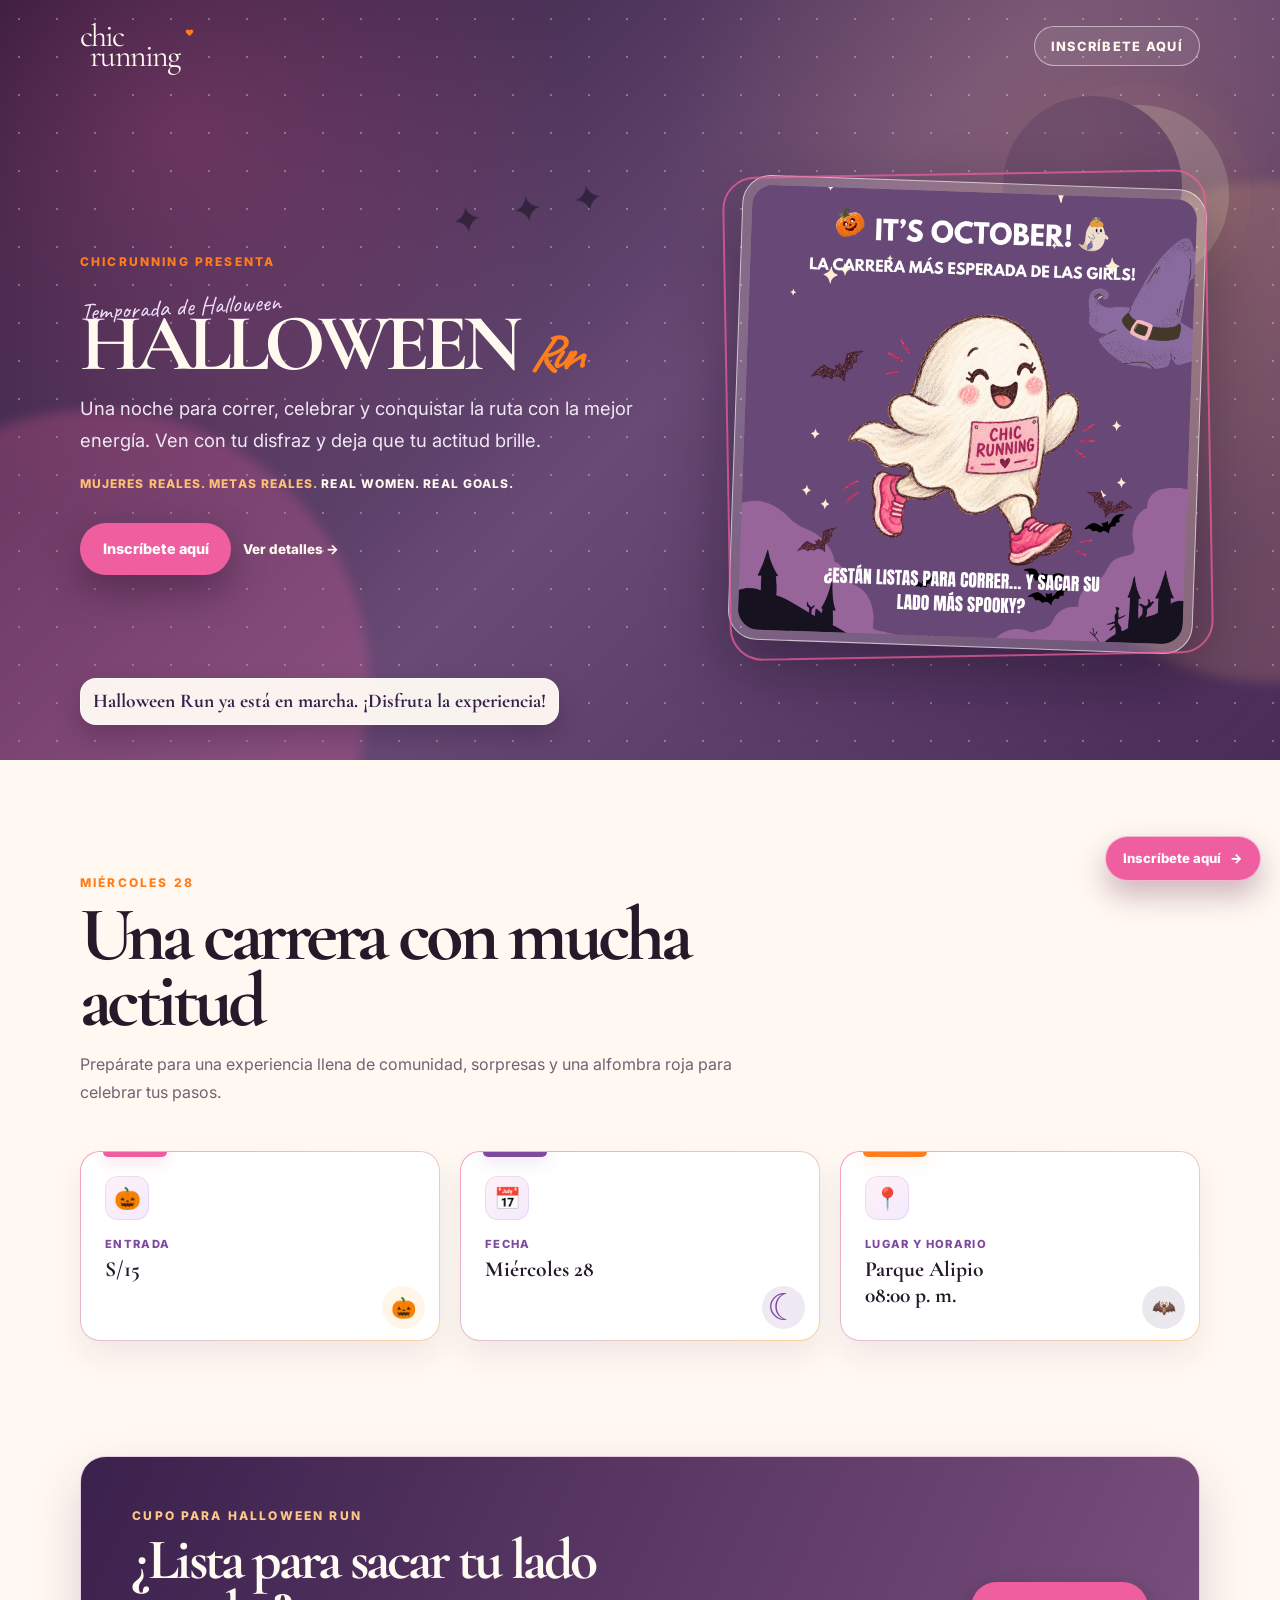
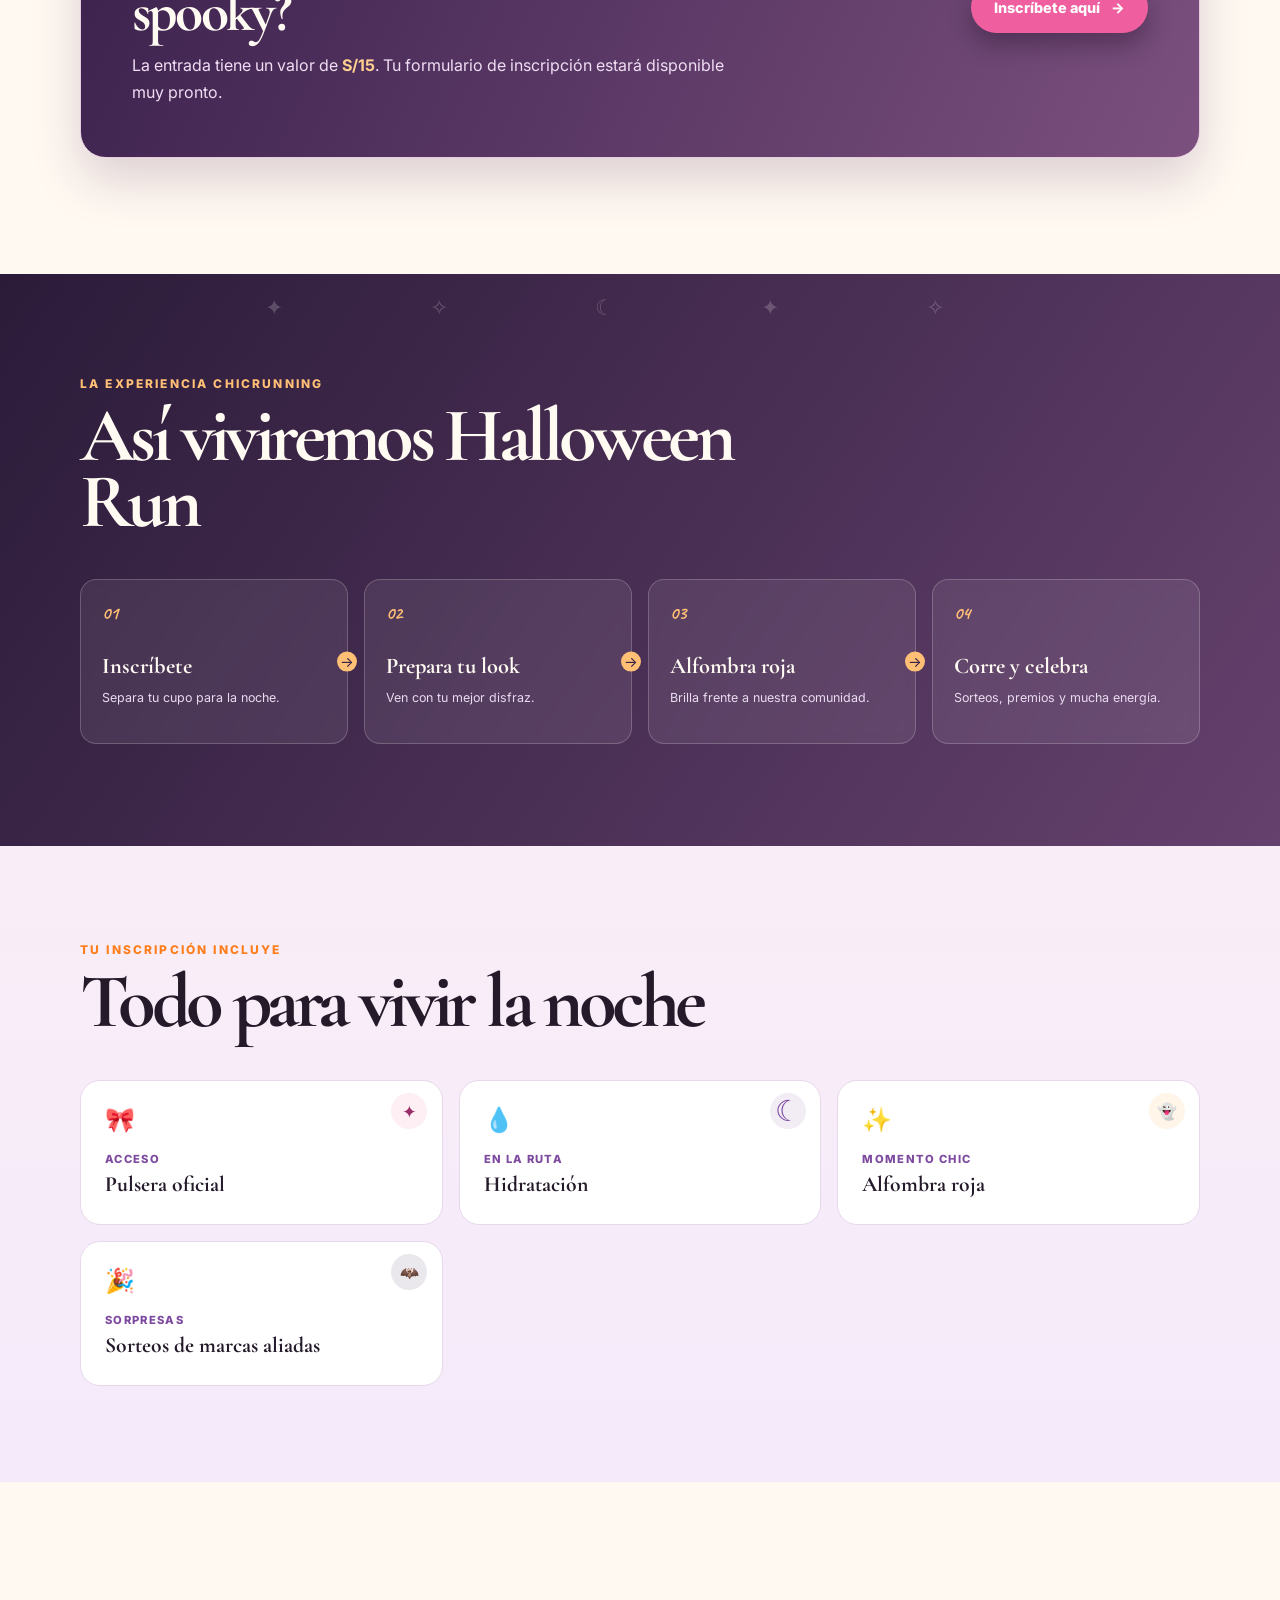
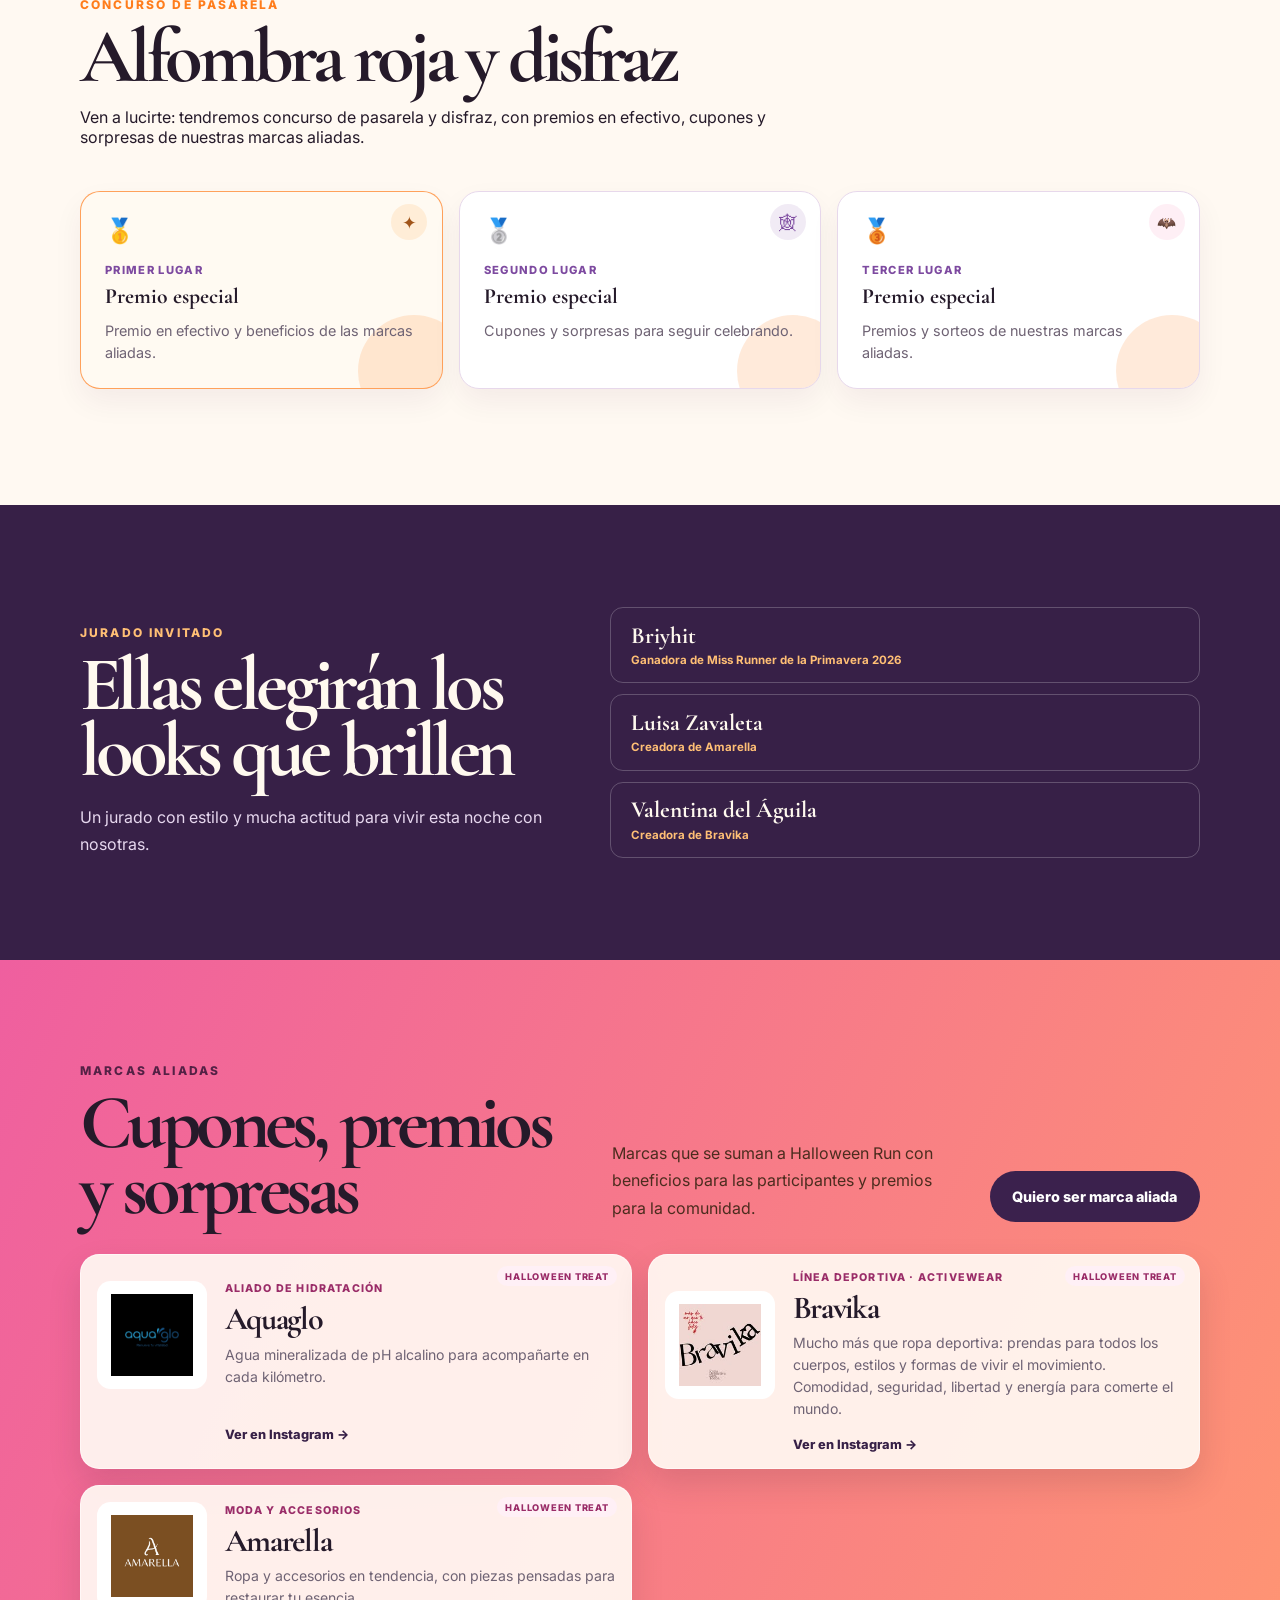
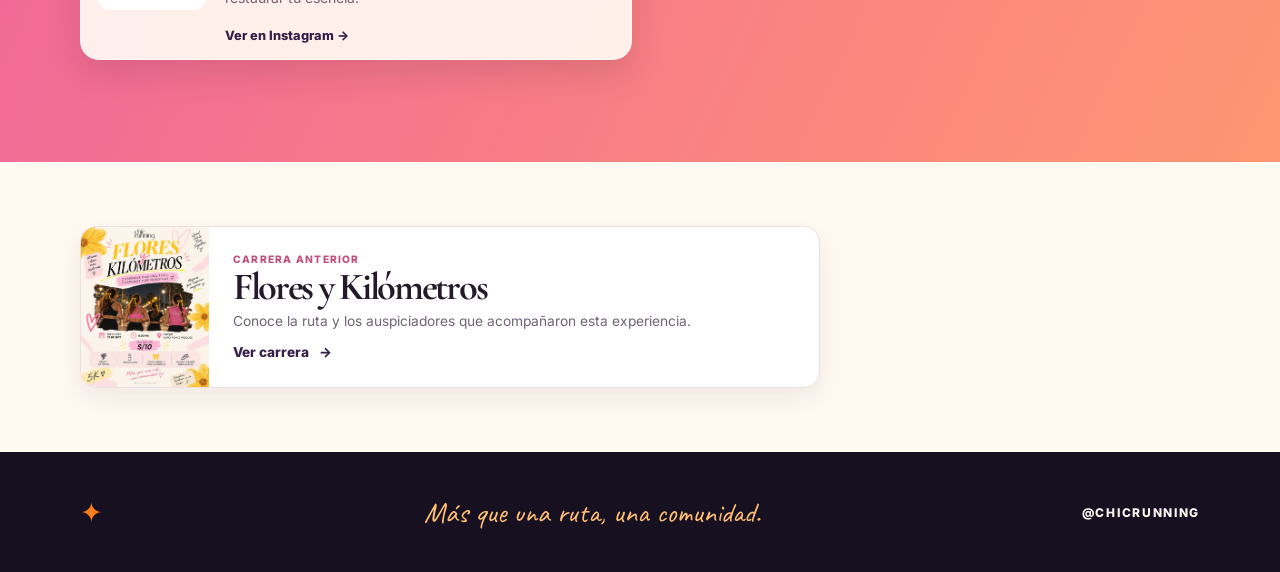
==== index.html @ 8f740d39 "feat: añade Bravika y Amarella como marcas aliadas" ====
<!DOCTYPE html>
<html lang="es">
  <head>
    <meta charset="UTF-8" />
    <meta name="viewport" content="width=device-width, initial-scale=1.0" />
    <title>Halloween Run | ChicRunning</title>
    <meta name="description" content="Halloween Run: la nueva experiencia de ChicRunning." />
    <link rel="preconnect" href="https://fonts.googleapis.com" />
    <link rel="preconnect" href="https://fonts.gstatic.com" crossorigin />
    <link href="https://fonts.googleapis.com/css2?family=Caveat:wght@500;600;700&family=Cormorant+Garamond:ital,wght@0,600;0,700;1,600&family=Inter:wght@400;500;600;700;800&display=swap" rel="stylesheet" />
    <link rel="stylesheet" href="halloween.css" />
    <script src="halloween.js" defer></script>
  </head>
  <body>
    <header class="hero" id="inicio">
      <nav class="topbar container" aria-label="Navegaci&oacute;n principal">
        <a class="brand" href="#inicio" aria-label="ChicRunning, inicio"><span class="brand__chic">chic</span><span class="brand__running">running</span><span class="brand__heart" aria-hidden="true">&hearts;</span></a>
        <a class="nav-link nav-link--cta" href="#inscribete">Inscr&iacute;bete aqu&iacute;</a>
      </nav>
      <div class="hero__glow hero__glow--one" aria-hidden="true"></div><div class="hero__glow hero__glow--two" aria-hidden="true"></div>
      <div class="hero__content container">
        <div class="hero__copy">
          <p class="eyebrow">ChicRunning presenta</p><p class="season">Temporada de Halloween</p>
          <h1>Halloween <em>Run</em></h1>
          <p class="hero__lead">Una noche para correr, celebrar y conquistar la ruta con la mejor energ&iacute;a. Ven con tu disfraz y deja que tu actitud brille.</p>
          <p class="brand-slogan">Mujeres reales. Metas reales. <span lang="en">Real women. Real goals.</span></p>
          <div class="hero__actions"><a class="btn btn--primary" href="#inscribete">Inscr&iacute;bete aqu&iacute;</a><a class="hero__details-link" href="#detalles">Ver detalles <span aria-hidden="true">&#8594;</span></a></div>
        </div>
        <figure class="hero__poster"><img src="assets/halloween.jpeg" alt="Afiche de Halloween Run de ChicRunning: It’s October" /></figure>
      </div>
      <div class="hero__countdown-slot container"><div class="countdown hero__countdown" data-event-date="2026-10-28T20:00:00-05:00" aria-label="Cuenta regresiva para Halloween Run"><div class="countdown__units"><div><strong data-countdown="days">--</strong><span>d&iacute;as</span></div><div><strong data-countdown="hours">--</strong><span>horas</span></div><div><strong data-countdown="minutes">--</strong><span>minutos</span></div><div><strong data-countdown="seconds">--</strong><span>segundos</span></div></div></div></div>
      <div class="moon" aria-hidden="true"></div><div class="bats" aria-hidden="true">&#10022; &#10022; &#10022;</div>
    </header>
    <main>
      <section class="details container reveal" id="detalles" aria-labelledby="details-title">
        <div class="section-heading"><p class="eyebrow">Mi&eacute;rcoles 28</p><h2 id="details-title">Una carrera con mucha actitud</h2><p>Prep&aacute;rate para una experiencia llena de comunidad, sorpresas y una alfombra roja para celebrar tus pasos.</p></div>
        <div class="detail-grid">
          <article class="detail-card"><span aria-hidden="true">&#127875;</span><small>Entrada</small><strong>S/15</strong></article>
          <article class="detail-card"><span aria-hidden="true">&#128197;</span><small>Fecha</small><strong>Mi&eacute;rcoles 28</strong></article>
          <article class="detail-card"><span aria-hidden="true">&#128205;</span><small>Lugar y horario</small><strong>Parque Alipio<br />08:00 p. m.</strong></article>
        </div>
      </section>
      <section class="signup container reveal" id="inscribete" aria-labelledby="signup-title">
        <div><p class="eyebrow">Cupo para Halloween Run</p><h2 id="signup-title">&iquest;Lista para sacar tu lado spooky?</h2><p>La entrada tiene un valor de <strong>S/15</strong>. Tu formulario de inscripci&oacute;n estar&aacute; disponible muy pronto.</p></div>
        <a class="btn btn--signup" href="#detalles" aria-label="Inscripci&oacute;n pr&oacute;ximamente disponible">Inscr&iacute;bete aqu&iacute;<span aria-hidden="true">&#8594;</span></a>
      </section>
      <section class="experience reveal" aria-labelledby="experience-title"><div class="container"><div class="section-heading"><p class="eyebrow">La experiencia ChicRunning</p><h2 id="experience-title">As&iacute; viviremos Halloween Run</h2></div><ol class="experience__steps"><li><span>01</span><strong>Inscr&iacute;bete</strong><small>Separa tu cupo para la noche.</small></li><li><span>02</span><strong>Prepara tu look</strong><small>Ven con tu mejor disfraz.</small></li><li><span>03</span><strong>Alfombra roja</strong><small>Brilla frente a nuestra comunidad.</small></li><li><span>04</span><strong>Corre y celebra</strong><small>Sorteos, premios y mucha energ&iacute;a.</small></li></ol></div></section>
      <section class="include reveal" aria-labelledby="include-title"><div class="container"><div class="section-heading"><p class="eyebrow">Tu inscripci&oacute;n incluye</p><h2 id="include-title">Todo para vivir la noche</h2></div><div class="include-grid"><article class="include-card"><span aria-hidden="true">&#127872;</span><small>Acceso</small><strong>Pulsera oficial</strong></article><article class="include-card"><span aria-hidden="true">&#128167;</span><small>En la ruta</small><strong>Hidrataci&oacute;n</strong></article><article class="include-card"><span aria-hidden="true">&#10024;</span><small>Momento Chic</small><strong>Alfombra roja</strong></article><article class="include-card"><span aria-hidden="true">&#127881;</span><small>Sorpresas</small><strong>Sorteos de marcas aliadas</strong></article></div></div></section>
      <section class="prizes container reveal" aria-labelledby="prizes-title"><p class="eyebrow">Concurso de pasarela</p><h2 id="prizes-title">Alfombra roja y disfraz</h2><p class="section-heading">Ven a lucirte: tendremos concurso de pasarela y disfraz, con premios en efectivo, cupones y sorpresas de nuestras marcas aliadas.</p><div class="prize-grid"><article class="prize-card prize-card--first"><span aria-hidden="true">&#129351;</span><small>Primer lugar</small><strong>Premio especial</strong><p>Premio en efectivo y beneficios de las marcas aliadas.</p></article><article class="prize-card"><span aria-hidden="true">&#129352;</span><small>Segundo lugar</small><strong>Premio especial</strong><p>Cupones y sorpresas para seguir celebrando.</p></article><article class="prize-card"><span aria-hidden="true">&#129353;</span><small>Tercer lugar</small><strong>Premio especial</strong><p>Premios y sorteos de nuestras marcas aliadas.</p></article></div></section>
      <section class="jury reveal" aria-labelledby="jury-title"><div class="container jury__content"><div><p class="eyebrow">Jurado invitado</p><h2 id="jury-title">Ellas elegir&aacute;n los looks que brillen</h2><p>Un jurado con estilo y mucha actitud para vivir esta noche con nosotras.</p></div><div class="jury-list"><article><strong>Briyhit</strong><small>Ganadora de Miss Runner de la Primavera 2026</small></article><article><strong>Luisa Zavaleta</strong><small>Creadora de Amarella</small></article><article><strong>Valentina del &Aacute;guila</strong><small>Creadora de Bravika</small></article></div></div></section>
      <section class="allies reveal" id="auspiciadores" aria-labelledby="allies-title"><div class="container allies__content"><div><p class="eyebrow">Marcas aliadas</p><h2 id="allies-title">Cupones, premios y sorpresas</h2></div><p>Marcas que se suman a Halloween Run con beneficios para las participantes y premios para la comunidad.</p><a class="btn btn--dark" href="https://www.instagram.com/chicrunning/" target="_blank" rel="noopener noreferrer">Quiero ser marca aliada</a></div><div class="container allies__grid"><article class="ally-card"><div class="ally-card__logo"><img src="assets/sponsors/aqua-glo.jpeg" alt="Logo de Aquaglo" /></div><div><p class="ally-card__label">Aliado de hidrataci&oacute;n</p><h3>Aquaglo</h3><p>Agua mineralizada de pH alcalino para acompa&ntilde;arte en cada kil&oacute;metro.</p></div><a class="ally-card__link" href="https://www.instagram.com/aquagloperu/" target="_blank" rel="noopener noreferrer">Ver en Instagram <span aria-hidden="true">&#8594;</span></a></article><article class="ally-card"><div class="ally-card__logo"><img src="assets/sponsors/bravika.jpg" alt="Logo de Bravika" /></div><div><p class="ally-card__label">L&iacute;nea deportiva · Activewear</p><h3>Bravika</h3><p>Mucho m&aacute;s que ropa deportiva: prendas para todos los cuerpos, estilos y formas de vivir el movimiento. Comodidad, seguridad, libertad y energ&iacute;a para comerte el mundo.</p></div><a class="ally-card__link" href="https://www.instagram.com/bravi_ka?cplk=MWlnZ2piYm5sYXhlag%3D%3D" target="_blank" rel="noopener noreferrer">Ver en Instagram <span aria-hidden="true">&#8594;</span></a></article><article class="ally-card"><div class="ally-card__logo"><img src="assets/sponsors/amarella.jpeg" alt="Logo de Amarella" /></div><div><p class="ally-card__label">Moda y accesorios</p><h3>Amarella</h3><p>Ropa y accesorios en tendencia, con piezas pensadas para restaurar tu esencia.</p></div><a class="ally-card__link" href="https://www.instagram.com/amarella.peru/" target="_blank" rel="noopener noreferrer">Ver en Instagram <span aria-hidden="true">&#8594;</span></a></article></div></section>
      <section class="history history--compact container reveal" id="historia" aria-label="Carrera anterior"><article class="race-card"><img src="assets/flores-y-kilometros.jpeg" alt="Afiche de Flores y Kil&oacute;metros" /><div class="race-card__content"><p class="race-card__label">Carrera anterior</p><h3>Flores y Kil&oacute;metros</h3><p>Conoce la ruta y los auspiciadores que acompa&ntilde;aron esta experiencia.</p><a class="text-link" href="carreras/flores-y-kilometros/index.html">Ver carrera <span aria-hidden="true">&#8594;</span></a></div></article></section>
    </main>
    <footer class="footer"><div class="container footer__content"><span class="footer__spark" aria-hidden="true">&#10022;</span><p>M&aacute;s que una ruta, una comunidad.</p><a href="https://www.instagram.com/chicrunning/" target="_blank" rel="noopener noreferrer">@chicrunning</a></div></footer>
    <a class="floating-signup" href="#inscribete">Inscr&iacute;bete aqu&iacute;<span aria-hidden="true">&#8594;</span></a>
  </body>
</html>
---- halloween.css ----
:root { --night: #171020; --plum: #372047; --violet: #7d4aa0; --orange: #ff7d1c; --orange-soft: #ffbf75; --lilac: #edddfa; --paper: #fff9f2; --ink: #251a2a; --muted: #6f6374; --display: "Cormorant Garamond", Georgia, serif; --body: "Inter", system-ui, sans-serif; --hand: "Caveat", cursive; }
* { box-sizing: border-box; } html { scroll-behavior: smooth; } body { margin: 0; color: var(--ink); background: var(--paper); font-family: var(--body); } a { color: inherit; } .container { width: min(1120px, calc(100% - 2.5rem)); margin-inline: auto; }
.hero { position: relative; min-height: 720px; overflow: hidden; color: #fff9ef; background: radial-gradient(circle at 50% 18%, #70458b 0, #332045 39%, var(--night) 76%); }.hero::before { content: ""; position: absolute; inset: 0; opacity: .3; background-image: radial-gradient(#fff 1px, transparent 1px); background-size: 38px 38px; }.topbar, .hero__content { position: relative; z-index: 2; }.topbar { display: flex; align-items: center; justify-content: space-between; min-height: 92px; }.brand { position: relative; display: inline-flex; flex-direction: column; color: #fff9ef; font-family: var(--display); font-size: 2rem; line-height: .62; letter-spacing: -.06em; text-decoration: none; }.brand__running { margin-left: .65rem; }.brand__heart { position: absolute; top: .05rem; right: -.85rem; color: var(--orange); font: 700 .55rem var(--body); }.nav-link { color: #fff9ef; font-size: .8rem; font-weight: 800; letter-spacing: .1em; text-decoration: none; text-transform: uppercase; }.nav-link:hover { color: var(--orange-soft); }
.hero__content { max-width: 840px; padding: 6.6rem 0 9.5rem; text-align: center; }.eyebrow { margin: 0 0 .75rem; color: var(--orange); font-size: .75rem; font-weight: 800; letter-spacing: .18em; text-transform: uppercase; }.season { margin: 0; color: var(--lilac); font-family: var(--hand); font-size: 1.55rem; transform: rotate(-3deg); } h1, h2, h3, p { margin-top: 0; }.hero h1 { margin: .15rem 0 1.25rem; font: 700 clamp(4.2rem, 12vw, 8.6rem)/.72 var(--display); letter-spacing: -.075em; text-transform: uppercase; }.hero h1 em { color: var(--orange); font-family: var(--hand); font-size: .62em; text-transform: none; }.hero__lead { max-width: 610px; margin: 0 auto; color: #f1e7f6; font-size: clamp(1rem, 2vw, 1.15rem); line-height: 1.75; }.brand-slogan { margin: 1.25rem 0 2rem; color: var(--orange-soft); font-size: .75rem; font-weight: 800; letter-spacing: .09em; text-transform: uppercase; }.brand-slogan span { color: #fff9ef; }
.btn { display: inline-flex; align-items: center; justify-content: center; min-height: 3.2rem; padding: .82rem 1.35rem; border: 1px solid transparent; border-radius: 999px; font-size: .9rem; font-weight: 800; text-decoration: none; transition: transform .18s ease, box-shadow .18s ease; }.btn:hover { transform: translateY(-3px); }.btn--primary { color: var(--night); background: var(--orange); box-shadow: 0 14px 34px rgba(0,0,0,.28); }.btn--dark { color: #fff; background: var(--plum); }.moon { position: absolute; z-index: 1; top: 135px; right: 12%; width: clamp(100px, 14vw, 190px); aspect-ratio: 1; border-radius: 50%; background: #fff0bd; box-shadow: 0 0 0 22px rgba(255,189,104,.09), 0 0 70px rgba(255,189,104,.35); }.moon::after { content: ""; position: absolute; top: -5%; left: -26%; width: 100%; height: 100%; border-radius: 50%; background: #352050; }.bats { position: absolute; z-index: 1; top: 250px; right: 24%; color: #0e0b18; font-size: 2.4rem; letter-spacing: .25em; transform: rotate(-10deg); }.hero__glow { position: absolute; border-radius: 50%; filter: blur(6px); }.hero__glow--one { bottom: -200px; left: -180px; width: 550px; height: 550px; background: rgba(255,122,24,.22); }.hero__glow--two { top: 24%; right: -240px; width: 500px; height: 500px; background: rgba(166,96,211,.2); }.hero__note { position: absolute; z-index: 2; right: 2.2rem; bottom: 2rem; margin: 0; color: var(--lilac); font: 1.25rem var(--hand); transform: rotate(-4deg); }
.details { padding: clamp(4.5rem, 9vw, 7.5rem) 0; }.section-heading { max-width: 710px; }.section-heading h2, .allies h2, .prizes h2 { margin-bottom: 1rem; font: 700 clamp(3rem, 6vw, 5.4rem)/.86 var(--display); letter-spacing: -.06em; }.section-heading > p:last-child { color: var(--muted); line-height: 1.75; }.detail-grid, .include-grid, .prize-grid { display: grid; grid-template-columns: repeat(3, 1fr); gap: 1rem; margin-top: 2.8rem; }.detail-card, .include-card, .prize-card { min-height: 175px; padding: 1.5rem; border: 1px solid #e7d8eb; border-radius: 1.25rem; background: #fff; box-shadow: 0 13px 30px rgba(61,25,73,.06); }.detail-card span, .include-card span, .prize-card span { display: block; margin-bottom: 1.1rem; font-size: 1.5rem; }.detail-card small, .include-card small, .prize-card small { display: block; margin-bottom: .35rem; color: var(--violet); font-size: .7rem; font-weight: 800; letter-spacing: .12em; text-transform: uppercase; }.detail-card strong, .include-card strong, .prize-card strong { font: 700 1.35rem var(--display); }.include { padding: clamp(4rem, 8vw, 6rem) 0; background: #f4eafa; }.include-card { min-height: 145px; box-shadow: none; }.prizes { padding: clamp(4.5rem, 9vw, 7.5rem) 0; }.prize-card { position: relative; overflow: hidden; }.prize-card::after { content: ""; position: absolute; right: -1.8rem; bottom: -2.4rem; width: 7rem; height: 7rem; border-radius: 50%; background: rgba(255,125,28,.16); }.prize-card--first { border-color: rgba(255,125,28,.7); background: #fffaf2; }.prize-card p { position: relative; z-index: 1; margin: .7rem 0 0; color: var(--muted); font-size: .9rem; line-height: 1.55; }
.jury { padding: clamp(4.5rem, 8vw, 7rem) 0; color: #fff9ef; background: var(--plum); }.jury .eyebrow { color: var(--orange-soft); }.jury__content { display: grid; grid-template-columns: .9fr 1.1fr; align-items: end; gap: 3rem; }.jury h2 { margin: 0; font: 700 clamp(3rem, 6vw, 5.4rem)/.86 var(--display); letter-spacing: -.06em; }.jury__content > div > p:last-child { margin: 1.2rem 0 0; color: #e7d8ef; line-height: 1.7; }.jury-list { display: grid; gap: .7rem; }.jury-list article { display: grid; gap: .22rem; padding: .85rem 1.2rem; border: 1px solid rgba(255,255,255,.22); border-radius: .8rem; }.jury-list strong { font: 700 1.45rem var(--display); }.jury-list small { color: var(--orange-soft); font-size: .72rem; font-weight: 700; line-height: 1.35; }.allies { padding: clamp(4.5rem, 8vw, 7rem) 0; background: var(--orange); }.allies__content { display: grid; grid-template-columns: 1.3fr .9fr auto; align-items: end; gap: 2rem; }.allies .eyebrow { color: var(--plum); }.allies h2 { margin: 0; }.allies__content > p { margin: 0; color: #4c2c1e; line-height: 1.7; }.allies .btn--dark { background: var(--night); }
.history { padding: clamp(4.5rem, 9vw, 7.5rem) 0; }.race-card { display: grid; grid-template-columns: minmax(230px, 330px) 1fr; max-width: 880px; overflow: hidden; border: 1px solid #ebdfe2; border-radius: 1.5rem; background: #fff; box-shadow: 0 18px 44px rgba(55,25,44,.09); }.race-card img { width: 100%; height: 100%; min-height: 315px; object-fit: cover; object-position: top; }.race-card__content { align-self: center; padding: clamp(2rem, 6vw, 4rem); }.race-card__label { margin-bottom: .8rem; color: #bf4f7f; font-size: .72rem; font-weight: 800; letter-spacing: .12em; text-transform: uppercase; }.race-card h3 { margin-bottom: 1rem; font: 700 clamp(2.5rem, 5vw, 4rem)/.85 var(--display); letter-spacing: -.06em; }.race-card__content > p:not(.race-card__label) { color: var(--muted); line-height: 1.7; }.text-link { display: inline-flex; gap: .6rem; margin-top: .8rem; color: var(--plum); font-size: .85rem; font-weight: 800; text-decoration: none; }.text-link:hover { color: var(--orange); }.footer { padding: 2.6rem 0; color: #fff9ef; background: var(--night); }.footer__content { display: flex; align-items: center; justify-content: space-between; gap: 1.25rem; }.footer__content p { margin: 0; color: var(--orange-soft); font: 1.8rem var(--hand); }.footer__content a { color: #fff9ef; font-size: .75rem; font-weight: 800; letter-spacing: .14em; text-decoration: none; text-transform: uppercase; }.footer__spark { color: var(--orange); font-size: 1.7rem; }
@media (max-width: 760px) { .container { width: min(100% - 1.5rem, 1120px); }.hero { min-height: 680px; }.topbar { min-height: 78px; }.hero__content { padding: 8rem 0 8rem; }.moon { top: 112px; right: 7%; opacity: .78; }.bats { display: none; }.hero__note { right: 1rem; bottom: 1.2rem; }.detail-grid, .include-grid, .prize-grid, .jury__content, .allies__content { grid-template-columns: 1fr; }.allies__content { align-items: start; }.race-card { grid-template-columns: 1fr; }.race-card img { max-height: 360px; }.footer__content { flex-direction: column; text-align: center; } }
@media (prefers-reduced-motion: reduce) { html { scroll-behavior: auto; }.btn { transition: none; } }

/* Ajustes visuales basados en el afiche oficial de Halloween Run. */
:root { --pink: #ef5f9f; --berry: #9a2c68; --violet-poster: #72517c; --cream-poster: #fff3de; }
.hero { min-height: 760px; background: radial-gradient(circle at 14% 17%, rgba(239, 95, 159, .26), transparent 25rem), radial-gradient(circle at 84% 20%, rgba(255, 190, 118, .18), transparent 26rem), linear-gradient(135deg, #281735 0%, #694a75 52%, #4b2c59 100%); }
.nav-link--cta { padding: .7rem 1rem; border: 1px solid rgba(255,255,255,.5); border-radius: 999px; background: rgba(255,255,255,.08); }
.hero__content { display: grid; grid-template-columns: minmax(0, 1.02fr) minmax(280px, .82fr); max-width: 1120px; align-items: center; gap: clamp(2rem, 6vw, 5.5rem); padding: clamp(4rem, 7vw, 6.5rem) 0; text-align: left; }
.hero__copy { position: relative; z-index: 2; }.hero__copy .hero__lead { margin: 0; }.hero__copy .brand-slogan { max-width: 480px; }.hero__actions { display: flex; flex-wrap: wrap; align-items: center; gap: 1.15rem; }.btn--primary { color: #fff; background: var(--pink); box-shadow: 0 16px 36px rgba(27, 10, 35, .35); }.hero__details-link { color: #fff9ef; font-size: .84rem; font-weight: 800; text-decoration: none; }.hero__details-link:hover { color: var(--orange-soft); }
.hero__poster { position: relative; z-index: 2; margin: 0; padding: .55rem; border: 1px solid rgba(255,255,255,.6); border-radius: 1.8rem; background: rgba(255,249,239,.18); box-shadow: 0 28px 70px rgba(18, 7, 27, .42); transform: rotate(2deg); }.hero__poster::before { content: ""; position: absolute; inset: -.65rem; z-index: -1; border: 2px solid rgba(239,95,159,.72); border-radius: 2.05rem; transform: rotate(-3deg); }.hero__poster img { display: block; width: 100%; border-radius: 1.3rem; }.hero__poster figcaption { position: absolute; right: -1.1rem; bottom: 1.45rem; padding: .2rem .85rem .35rem; color: #4c213f; background: var(--cream-poster); font: 700 1.7rem var(--hand); transform: rotate(-5deg); }
.moon { top: 105px; right: 4%; opacity: .2; }.bats { right: 52%; top: 185px; opacity: .5; }.hero__glow--one { background: rgba(239,95,159,.24); }.hero__glow--two { background: rgba(255,190,118,.16); }
.signup { display: grid; grid-template-columns: 1fr auto; align-items: center; gap: 2rem; margin-bottom: clamp(4rem, 9vw, 7.5rem); padding: clamp(1.8rem, 5vw, 3.2rem); border: 1px solid #e8cbe0; border-radius: 1.6rem; color: #fffaf2; background: linear-gradient(115deg, #3b214d, #7b507e); box-shadow: 0 22px 50px rgba(69,29,74,.18); }.signup .eyebrow { color: #ffc785; }.signup h2 { max-width: 610px; margin-bottom: .8rem; font: 700 clamp(2.3rem, 4.5vw, 4rem)/.9 var(--display); letter-spacing: -.05em; }.signup p:last-child { max-width: 620px; margin: 0; color: #f0def4; line-height: 1.7; }.signup p strong { color: #ffd08f; }.btn--signup { gap: .7rem; min-width: 10.8rem; color: #fff; background: var(--pink); box-shadow: 0 12px 25px rgba(13,4,17,.3); }
.include { background: linear-gradient(180deg, #f9eef7, #f4eafa); }.allies { background: linear-gradient(115deg, #ef5f9f, #ff9672); }.allies .eyebrow { color: #542145; }.allies .btn--dark { background: #3b214d; }
.allies__grid { display: grid; grid-template-columns: repeat(2, minmax(0, 1fr)); gap: 1rem; margin-top: 2rem; }.ally-card { display: grid; grid-template-columns: 110px minmax(0, 1fr); align-items: center; gap: 1.1rem; max-width: none; padding: 1rem; border: 1px solid rgba(255,255,255,.55); border-radius: 1.2rem; background: rgba(255,250,244,.92); box-shadow: 0 15px 32px rgba(74,31,56,.15); color: var(--ink); }.ally-card__logo { display: grid; place-items: center; height: 108px; padding: .75rem; border-radius: .85rem; background: #fff; }.ally-card__logo img { max-width: 100%; max-height: 82px; object-fit: contain; }.ally-card__label { margin-bottom: .25rem; color: var(--berry); font-size: .67rem; font-weight: 800; letter-spacing: .11em; text-transform: uppercase; }.ally-card h3 { margin-bottom: .35rem; font: 700 2rem var(--display); letter-spacing: -.04em; }.ally-card div > p:last-child { margin: 0; color: var(--muted); font-size: .88rem; line-height: 1.55; }.ally-card__link, .ally-card__pending { grid-column: 2; margin: 0; color: var(--plum); font-size: .8rem; font-weight: 800; text-decoration: none; }.ally-card__link:hover { color: var(--pink); }.ally-card__pending { color: var(--berry); }
@media (max-width: 760px) { .hero { min-height: auto; }.nav-link--cta { font-size: .71rem; }.hero__content { grid-template-columns: 1fr; gap: 3rem; padding: 4.2rem 0 4.5rem; text-align: center; }.hero__copy .hero__lead, .hero__copy .brand-slogan { margin-inline: auto; }.hero__actions { justify-content: center; }.hero__poster { width: min(100%, 430px); margin-inline: auto; }.moon { right: -5%; }.bats { display: none; }.signup { grid-template-columns: 1fr; align-items: start; }.btn--signup { width: 100%; } }
@media (max-width: 760px) { .allies__grid { grid-template-columns: 1fr; }.ally-card { grid-template-columns: 88px 1fr; gap: 1rem; }.ally-card__logo { height: 88px; padding: .55rem; }.ally-card__logo img { max-height: 66px; }.ally-card__link, .ally-card__pending { grid-column: 1 / -1; } }

.history--compact { padding: clamp(2.5rem, 5vw, 4rem) 0; }.history--compact .race-card { grid-template-columns: 128px 1fr; max-width: 740px; min-height: 0; border-radius: 1rem; box-shadow: 0 10px 26px rgba(55,25,44,.07); }.history--compact .race-card img { min-height: 0; height: 100%; }.history--compact .race-card__content { padding: 1.25rem 1.5rem; }.history--compact .race-card__label { margin-bottom: .35rem; font-size: .64rem; }.history--compact .race-card h3 { margin-bottom: .45rem; font-size: clamp(1.85rem, 3vw, 2.45rem); }.history--compact .race-card__content > p:not(.race-card__label) { margin-bottom: .55rem; font-size: .86rem; line-height: 1.55; }.history--compact .text-link { margin-top: 0; }
@media (max-width: 760px) { .history--compact .race-card { grid-template-columns: 100px 1fr; }.history--compact .race-card img { min-height: 100%; max-height: none; }.history--compact .race-card__content { padding: 1rem; }.history--compact .race-card h3 { font-size: 1.8rem; } }

@media (min-width: 761px) { .hero h1 { font-size: clamp(3.8rem, 6.3vw, 5.6rem); } }

.detail-grid { gap: 1.25rem; }
.detail-card { position: relative; min-height: 190px; overflow: hidden; border: 1px solid transparent; background: linear-gradient(#fff, #fff) padding-box, linear-gradient(135deg, rgba(239,95,159,.58), rgba(125,74,160,.28), rgba(255,190,118,.7)) border-box; box-shadow: 0 15px 30px rgba(65,28,72,.08); transition: transform 220ms ease, box-shadow 220ms ease; animation: detail-card-in 560ms both; }
.detail-card:nth-child(2) { animation-delay: 90ms; }.detail-card:nth-child(3) { animation-delay: 180ms; }
.detail-card::before { content: ""; position: absolute; top: 0; left: 1.4rem; width: 4rem; height: .3rem; border-radius: 0 0 .4rem .4rem; background: var(--pink); box-shadow: 0 0 18px rgba(239,95,159,.55); }.detail-card::after { content: ""; position: absolute; right: -2.4rem; bottom: -3rem; width: 8rem; height: 8rem; border-radius: 50%; background: radial-gradient(circle, rgba(255,190,118,.31), rgba(255,190,118,0) 68%); transition: transform 300ms ease; }
.detail-card:nth-child(2)::before { background: var(--violet); box-shadow: 0 0 18px rgba(125,74,160,.42); }.detail-card:nth-child(3)::before { background: var(--orange); box-shadow: 0 0 18px rgba(255,125,28,.38); }.detail-card:hover { box-shadow: 0 24px 44px rgba(65,28,72,.16); transform: translateY(-7px); }.detail-card:hover::after { transform: scale(1.32); }.detail-card span { display: grid; position: relative; z-index: 1; place-items: center; width: 2.75rem; height: 2.75rem; margin-bottom: 1.05rem; border-radius: .8rem; background: linear-gradient(135deg, #fff1f7, #f4eafd); box-shadow: inset 0 0 0 1px rgba(125,74,160,.12); font-size: 1.35rem; }.detail-card strong { position: relative; z-index: 1; }.detail-card small { position: relative; z-index: 1; }
@keyframes detail-card-in { from { opacity: 0; transform: translateY(16px); } to { opacity: 1; transform: translateY(0); } }
@media (prefers-reduced-motion: reduce) { .detail-card { animation: none; transition: none; }.detail-card:hover { transform: none; } }

/* Pequeños detalles de Halloween para que cada bloque se sienta parte del evento. */
.detail-card::after { content: "🎃"; display: grid; place-items: center; right: .85rem; bottom: .7rem; width: 2.7rem; height: 2.7rem; background: rgba(255,190,118,.16); border-radius: 50%; font-size: 1.28rem; transform: none; }.detail-card:nth-child(2)::after { content: "☾"; color: var(--violet); background: rgba(125,74,160,.12); font-family: Georgia, serif; font-size: 2.3rem; }.detail-card:nth-child(3)::after { content: "🦇"; background: rgba(55,32,71,.1); font-size: 1.2rem; }.detail-card:hover::after { transform: rotate(8deg) scale(1.12); }
.include-card, .prize-card, .ally-card { position: relative; overflow: hidden; }.include-card::before, .prize-card::before { position: absolute; top: .75rem; right: .9rem; display: grid; place-items: center; width: 2.25rem; height: 2.25rem; border-radius: 50%; background: rgba(239,95,159,.1); color: var(--berry); font-size: 1.1rem; }.include-card::before { content: "✦"; }.include-card:nth-child(2)::before { content: "☾"; color: var(--violet); background: rgba(125,74,160,.1); font-family: Georgia, serif; font-size: 1.8rem; }.include-card:nth-child(3)::before { content: "👻"; background: rgba(255,190,118,.16); font-size: 1rem; }.include-card:nth-child(4)::before { content: "🦇"; background: rgba(55,32,71,.1); font-size: .95rem; }.prize-card::before { content: "✦"; background: rgba(255,190,118,.22); color: #a1551a; }.prize-card:nth-child(2)::before { content: "🕸"; background: rgba(125,74,160,.11); color: var(--violet); }.prize-card:nth-child(3)::before { content: "🦇"; background: rgba(239,95,159,.1); color: var(--berry); font-size: .95rem; }.ally-card::before { content: "Halloween treat"; position: absolute; top: .7rem; right: .85rem; padding: .28rem .55rem; border-radius: 999px; color: var(--berry); background: #fff0f6; font-size: .58rem; font-weight: 800; letter-spacing: .08em; text-transform: uppercase; }
@media (max-width: 760px) { .ally-card::before { top: .45rem; right: .5rem; font-size: .52rem; }.include-card::before, .prize-card::before { top: .6rem; right: .65rem; } }

/* Microinteracciones y recorrido de la experiencia. */
.hero::before { animation: star-drift 16s linear infinite; }.hero__poster { animation: poster-float 5s ease-in-out infinite; }
.countdown { display: flex; align-items: center; justify-content: space-between; gap: 1.5rem; margin: 2.25rem 0 0; padding: 1rem 1.25rem; border: 1px solid #ead5e8; border-radius: 1rem; background: linear-gradient(110deg, #fff7fb, #f5edfc); }.countdown > p { margin: 0; color: var(--plum); font: 700 1.22rem var(--display); }.countdown__units { display: flex; gap: .65rem; }.countdown__units div { display: grid; place-items: center; min-width: 3.65rem; padding: .35rem .45rem; border-radius: .65rem; background: #fff; box-shadow: 0 5px 12px rgba(79,41,91,.08); }.countdown__units strong { font: 700 1.35rem var(--display); line-height: 1; }.countdown__units span { margin-top: .2rem; color: var(--violet); font-size: .55rem; font-weight: 800; letter-spacing: .08em; text-transform: uppercase; }
.hero__countdown { position: absolute; z-index: 3; bottom: 1.2rem; left: 50%; width: min(610px, calc(100% - 2.5rem)); margin: 0; border-color: rgba(255,255,255,.35); background: rgba(255,250,245,.92); box-shadow: 0 14px 30px rgba(22,8,31,.18); transform: translateX(-50%); }.hero__countdown::before { content: "✦"; margin-right: -.6rem; color: var(--pink); font-size: 1.25rem; }
.experience { position: relative; padding: clamp(4.5rem, 8vw, 7rem) 0; overflow: hidden; color: #fffaf2; background: linear-gradient(125deg, #2b1b39, #65416d); }.experience::before { content: "✦  ✧  ☾  ✦  ✧"; position: absolute; top: 1.3rem; left: 0; width: 100%; color: rgba(255,255,255,.2); font-size: 1.35rem; letter-spacing: 4.4rem; text-align: center; white-space: nowrap; }.experience .container { position: relative; z-index: 2; }.experience .eyebrow { color: var(--orange-soft); }.experience .section-heading h2 { margin-bottom: 0; }.experience__steps { display: grid; grid-template-columns: repeat(4, 1fr); gap: 1rem; padding: 0; margin: 2.75rem 0 0; list-style: none; }.experience__steps li { position: relative; min-height: 165px; padding: 1.3rem; border: 1px solid rgba(255,255,255,.2); border-radius: 1rem; background: rgba(255,255,255,.08); backdrop-filter: blur(5px); }.experience__steps li:not(:last-child)::after { content: "→"; position: absolute; top: 50%; right: -.65rem; z-index: 2; display: grid; place-items: center; width: 1.3rem; height: 1.3rem; border-radius: 50%; color: var(--plum); background: var(--orange-soft); font-size: .9rem; transform: translateY(-50%); }.experience__steps span { display: block; margin-bottom: 1.7rem; color: var(--orange-soft); font: 700 1.15rem var(--hand); }.experience__steps strong { display: block; margin-bottom: .45rem; font: 700 1.4rem var(--display); }.experience__steps small { color: #e9dbf0; font-size: .78rem; line-height: 1.45; }
.js .reveal { opacity: 0; transform: translateY(24px); transition: opacity 650ms ease, transform 650ms cubic-bezier(.2,.8,.2,1); }.js .reveal.is-visible { opacity: 1; transform: translateY(0); }.floating-signup { position: fixed; right: 1.2rem; bottom: 1.2rem; z-index: 10; display: inline-flex; align-items: center; gap: .55rem; padding: .85rem 1.05rem; border: 1px solid rgba(255,255,255,.55); border-radius: 999px; color: #fff; background: var(--pink); box-shadow: 0 14px 30px rgba(85,20,61,.3); font-size: .82rem; font-weight: 800; text-decoration: none; transition: transform 180ms ease, box-shadow 180ms ease; }.floating-signup:hover { box-shadow: 0 18px 35px rgba(85,20,61,.4); transform: translateY(-3px); }
@keyframes star-drift { 0%, 100% { opacity: .3; background-position: 0 0; } 50% { opacity: .52; background-position: 12px 18px; } } @keyframes poster-float { 0%, 100% { transform: rotate(2deg) translateY(0); } 50% { transform: rotate(1deg) translateY(-10px); } }
@media (max-width: 760px) { .countdown { align-items: flex-start; flex-direction: column; }.countdown__units { width: 100%; justify-content: space-between; }.countdown__units div { flex: 1; }.experience__steps { grid-template-columns: 1fr 1fr; }.experience__steps li:nth-child(2)::after { display: none; }.experience__steps li { min-height: 145px; }.experience__steps li:not(:last-child)::after { top: auto; right: 50%; bottom: -.65rem; transform: translateX(50%) rotate(90deg); }.experience::before { letter-spacing: 1.5rem; }.floating-signup { right: .85rem; bottom: .85rem; } }
@media (prefers-reduced-motion: reduce) { .hero::before, .hero__poster { animation: none; }.js .reveal { opacity: 1; transform: none; transition: none; } }
.signup-sparkle { position: fixed; z-index: 20; top: var(--y); left: var(--x); width: .46rem; height: .46rem; border-radius: 1px; background: var(--color); pointer-events: none; animation: signup-sparkle 640ms ease-out forwards; }.signup-sparkle:nth-child(odd) { border-radius: 50%; } @keyframes signup-sparkle { from { opacity: 1; transform: translate(-50%, -50%) scale(1) rotate(0); } to { opacity: 0; transform: translate(calc(-50% + var(--dx)), calc(-50% + var(--dy))) scale(.2) rotate(180deg); } } @media (prefers-reduced-motion: reduce) { .signup-sparkle { display: none; } }

.hero__countdown-slot { position: absolute; z-index: 3; bottom: 2.2rem; left: 50%; transform: translateX(-50%); }.hero__countdown { position: static; width: fit-content; margin: 0; padding: .65rem .76rem; border-color: rgba(255,255,255,.46); background: rgba(255,250,245,.96); box-shadow: 0 12px 26px rgba(22,8,31,.22); transform: none; }.hero__countdown::before { display: none; }.hero__countdown .countdown__units { gap: .5rem; }.hero__countdown .countdown__units div { min-width: 3.85rem; padding: .46rem .55rem; border-radius: .7rem; background: #fdf9ff; }.hero__countdown .countdown__units strong { color: var(--plum); font-size: 1.55rem; }.hero__countdown .countdown__units span { color: var(--berry); font-size: .56rem; }.hero__actions { gap: .75rem; }
@media (max-width: 760px) { .hero__countdown-slot { position: relative; bottom: auto; left: auto; width: min(100% - 1.5rem, 610px); margin: -1.8rem auto 1.4rem; transform: none; }.hero__countdown { width: 100%; }.hero__countdown .countdown__units { width: 100%; }.hero__countdown .countdown__units div { flex: 1; min-width: 0; } }
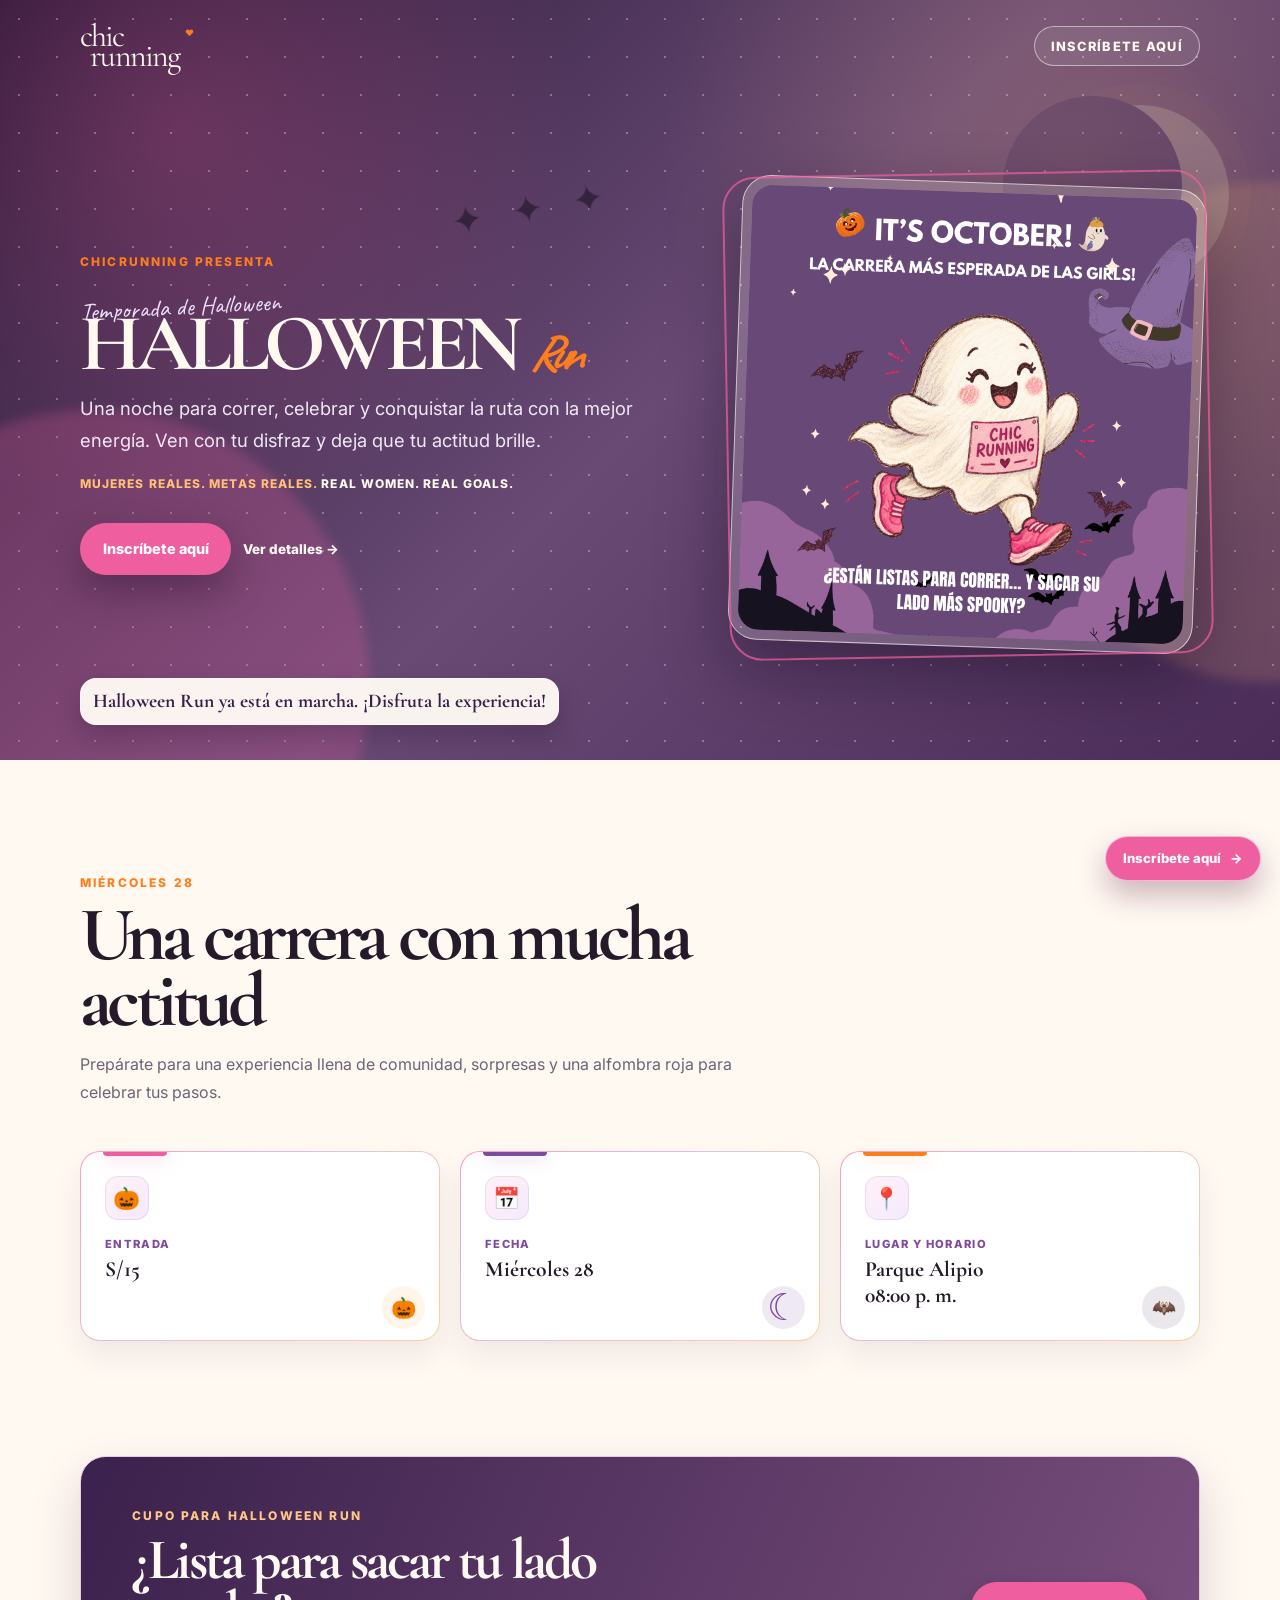
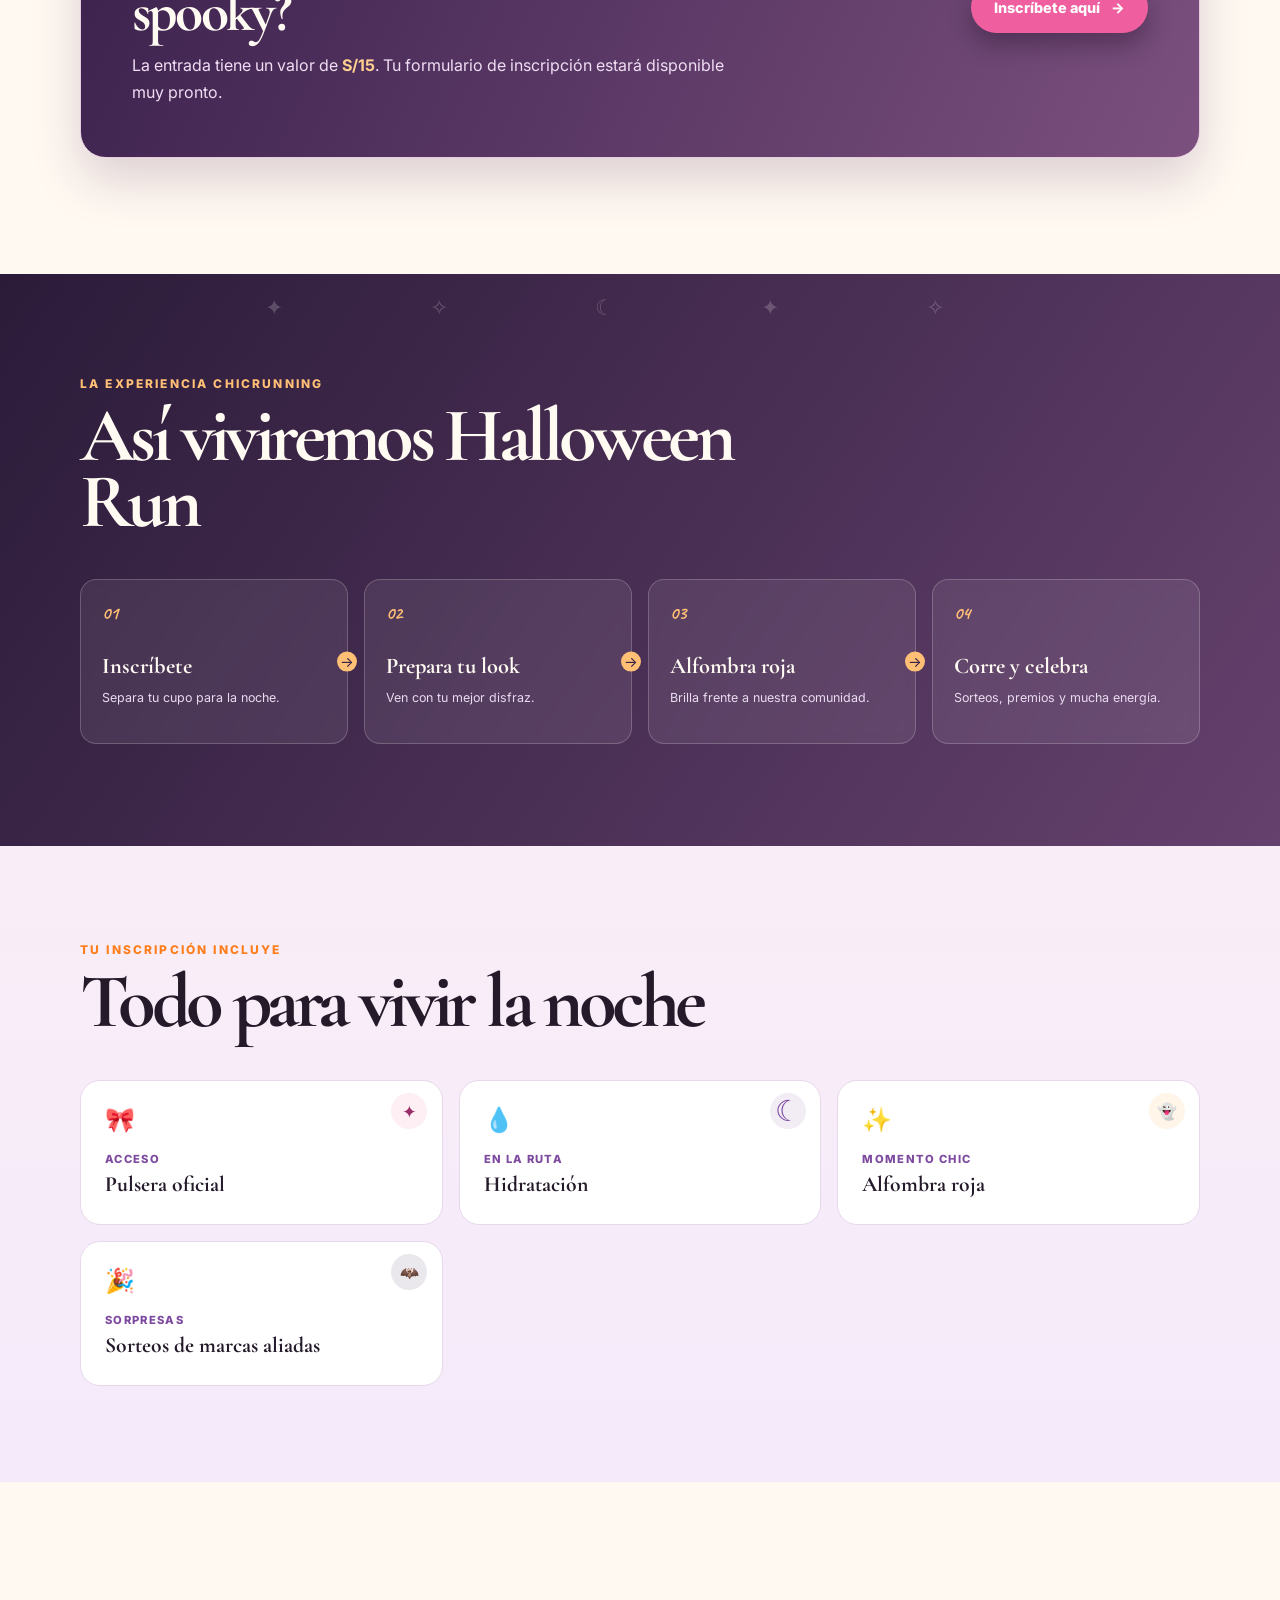
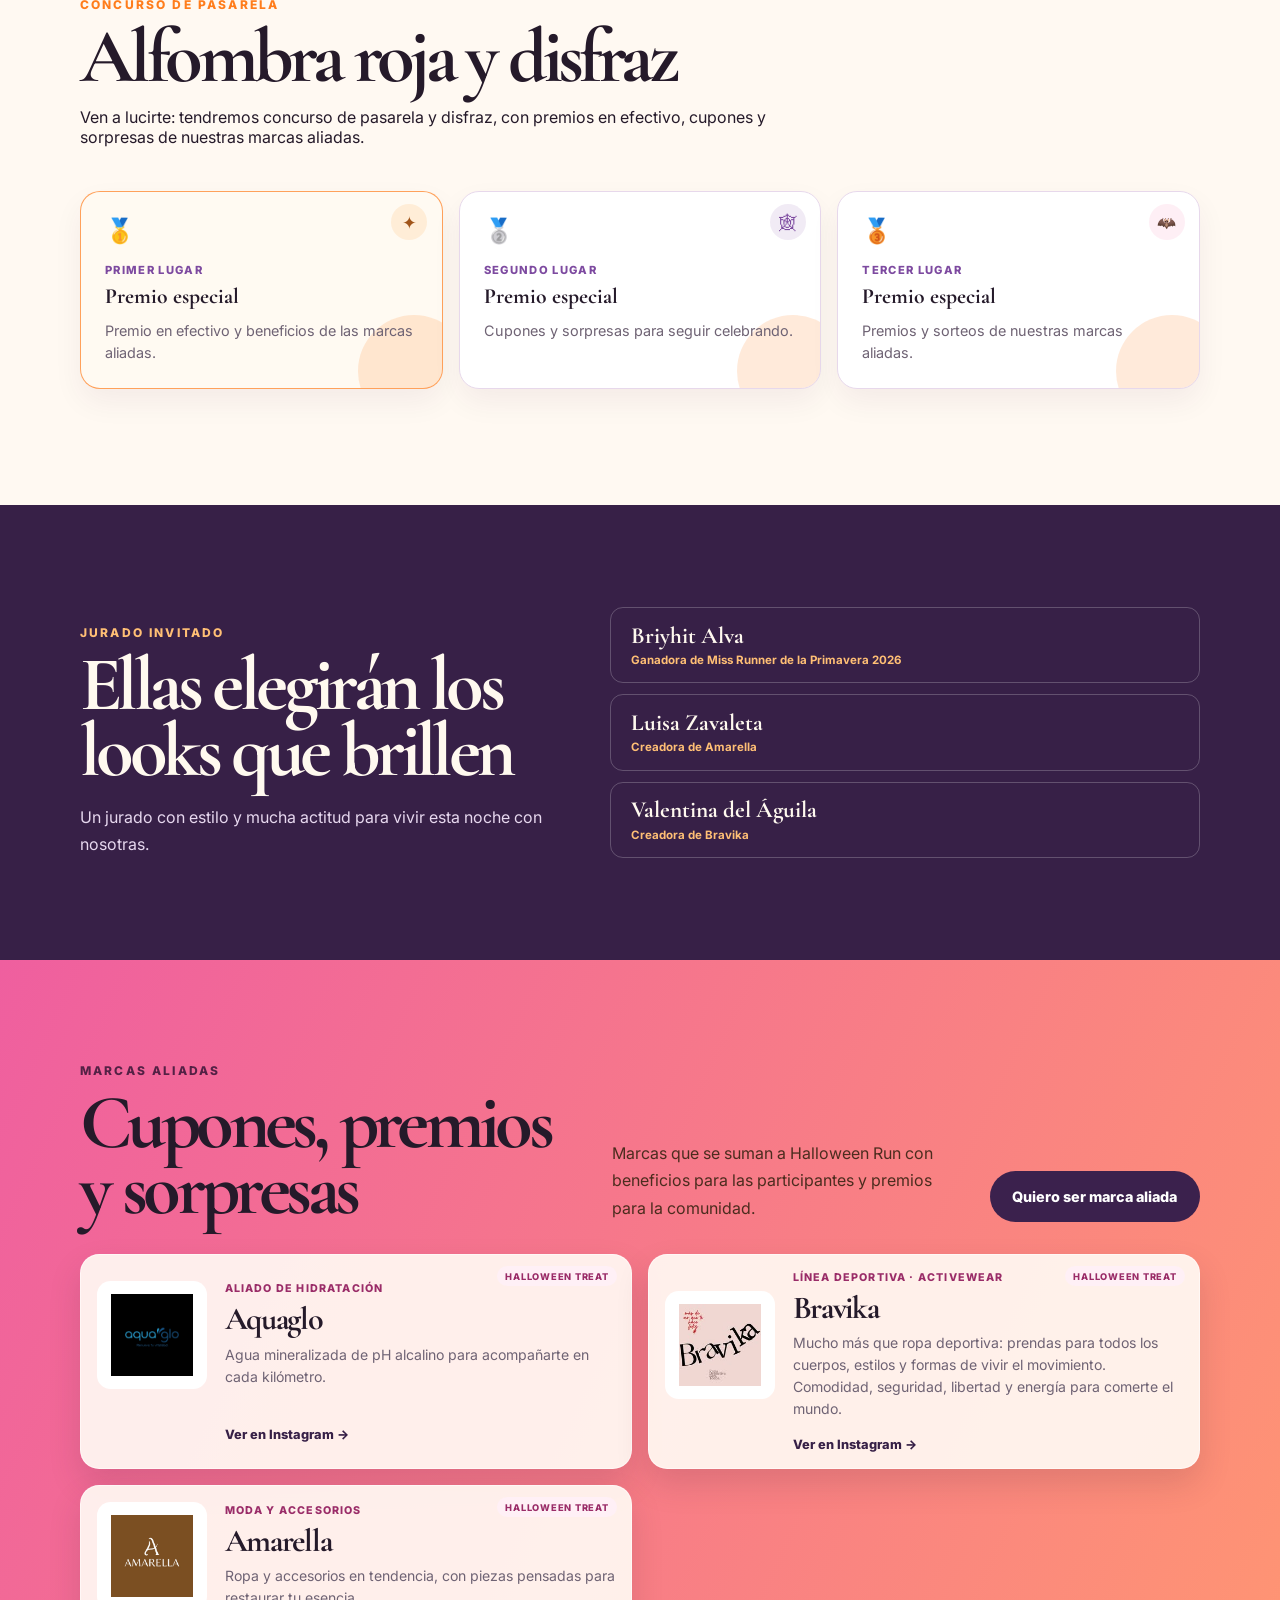
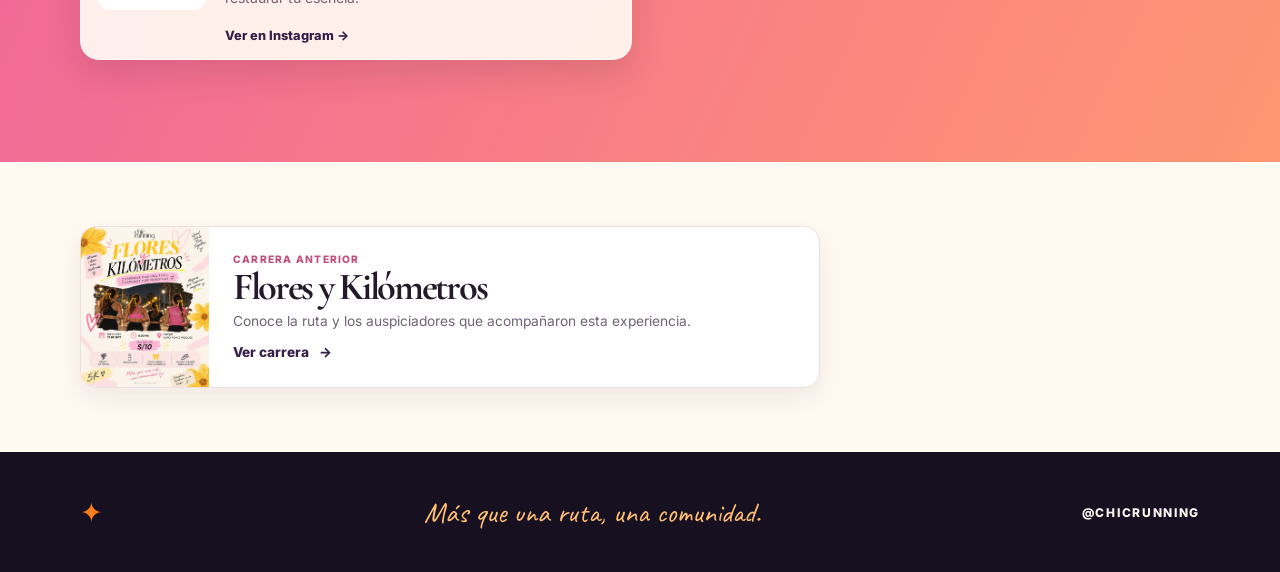
==== commit a720d63e: "feat: Correccion Apellidos Jurados" ====
--- a/index.html
+++ b/index.html
@@ -47,7 +47,7 @@
       <section class="experience reveal" aria-labelledby="experience-title"><div class="container"><div class="section-heading"><p class="eyebrow">La experiencia ChicRunning</p><h2 id="experience-title">As&iacute; viviremos Halloween Run</h2></div><ol class="experience__steps"><li><span>01</span><strong>Inscr&iacute;bete</strong><small>Separa tu cupo para la noche.</small></li><li><span>02</span><strong>Prepara tu look</strong><small>Ven con tu mejor disfraz.</small></li><li><span>03</span><strong>Alfombra roja</strong><small>Brilla frente a nuestra comunidad.</small></li><li><span>04</span><strong>Corre y celebra</strong><small>Sorteos, premios y mucha energ&iacute;a.</small></li></ol></div></section>
       <section class="include reveal" aria-labelledby="include-title"><div class="container"><div class="section-heading"><p class="eyebrow">Tu inscripci&oacute;n incluye</p><h2 id="include-title">Todo para vivir la noche</h2></div><div class="include-grid"><article class="include-card"><span aria-hidden="true">&#127872;</span><small>Acceso</small><strong>Pulsera oficial</strong></article><article class="include-card"><span aria-hidden="true">&#128167;</span><small>En la ruta</small><strong>Hidrataci&oacute;n</strong></article><article class="include-card"><span aria-hidden="true">&#10024;</span><small>Momento Chic</small><strong>Alfombra roja</strong></article><article class="include-card"><span aria-hidden="true">&#127881;</span><small>Sorpresas</small><strong>Sorteos de marcas aliadas</strong></article></div></div></section>
       <section class="prizes container reveal" aria-labelledby="prizes-title"><p class="eyebrow">Concurso de pasarela</p><h2 id="prizes-title">Alfombra roja y disfraz</h2><p class="section-heading">Ven a lucirte: tendremos concurso de pasarela y disfraz, con premios en efectivo, cupones y sorpresas de nuestras marcas aliadas.</p><div class="prize-grid"><article class="prize-card prize-card--first"><span aria-hidden="true">&#129351;</span><small>Primer lugar</small><strong>Premio especial</strong><p>Premio en efectivo y beneficios de las marcas aliadas.</p></article><article class="prize-card"><span aria-hidden="true">&#129352;</span><small>Segundo lugar</small><strong>Premio especial</strong><p>Cupones y sorpresas para seguir celebrando.</p></article><article class="prize-card"><span aria-hidden="true">&#129353;</span><small>Tercer lugar</small><strong>Premio especial</strong><p>Premios y sorteos de nuestras marcas aliadas.</p></article></div></section>
-      <section class="jury reveal" aria-labelledby="jury-title"><div class="container jury__content"><div><p class="eyebrow">Jurado invitado</p><h2 id="jury-title">Ellas elegir&aacute;n los looks que brillen</h2><p>Un jurado con estilo y mucha actitud para vivir esta noche con nosotras.</p></div><div class="jury-list"><article><strong>Briyhit</strong><small>Ganadora de Miss Runner de la Primavera 2026</small></article><article><strong>Luisa Zavaleta</strong><small>Creadora de Amarella</small></article><article><strong>Valentina del &Aacute;guila</strong><small>Creadora de Bravika</small></article></div></div></section>
+      <section class="jury reveal" aria-labelledby="jury-title"><div class="container jury__content"><div><p class="eyebrow">Jurado invitado</p><h2 id="jury-title">Ellas elegir&aacute;n los looks que brillen</h2><p>Un jurado con estilo y mucha actitud para vivir esta noche con nosotras.</p></div><div class="jury-list"><article><strong>Briyhit Alva</strong><small>Ganadora de Miss Runner de la Primavera 2026</small></article><article><strong>Luisa Zavaleta</strong><small>Creadora de Amarella</small></article><article><strong>Valentina del &Aacute;guila</strong><small>Creadora de Bravika</small></article></div></div></section>
       <section class="allies reveal" id="auspiciadores" aria-labelledby="allies-title"><div class="container allies__content"><div><p class="eyebrow">Marcas aliadas</p><h2 id="allies-title">Cupones, premios y sorpresas</h2></div><p>Marcas que se suman a Halloween Run con beneficios para las participantes y premios para la comunidad.</p><a class="btn btn--dark" href="https://www.instagram.com/chicrunning/" target="_blank" rel="noopener noreferrer">Quiero ser marca aliada</a></div><div class="container allies__grid"><article class="ally-card"><div class="ally-card__logo"><img src="assets/sponsors/aqua-glo.jpeg" alt="Logo de Aquaglo" /></div><div><p class="ally-card__label">Aliado de hidrataci&oacute;n</p><h3>Aquaglo</h3><p>Agua mineralizada de pH alcalino para acompa&ntilde;arte en cada kil&oacute;metro.</p></div><a class="ally-card__link" href="https://www.instagram.com/aquagloperu/" target="_blank" rel="noopener noreferrer">Ver en Instagram <span aria-hidden="true">&#8594;</span></a></article><article class="ally-card"><div class="ally-card__logo"><img src="assets/sponsors/bravika.jpg" alt="Logo de Bravika" /></div><div><p class="ally-card__label">L&iacute;nea deportiva · Activewear</p><h3>Bravika</h3><p>Mucho m&aacute;s que ropa deportiva: prendas para todos los cuerpos, estilos y formas de vivir el movimiento. Comodidad, seguridad, libertad y energ&iacute;a para comerte el mundo.</p></div><a class="ally-card__link" href="https://www.instagram.com/bravi_ka?cplk=MWlnZ2piYm5sYXhlag%3D%3D" target="_blank" rel="noopener noreferrer">Ver en Instagram <span aria-hidden="true">&#8594;</span></a></article><article class="ally-card"><div class="ally-card__logo"><img src="assets/sponsors/amarella.jpeg" alt="Logo de Amarella" /></div><div><p class="ally-card__label">Moda y accesorios</p><h3>Amarella</h3><p>Ropa y accesorios en tendencia, con piezas pensadas para restaurar tu esencia.</p></div><a class="ally-card__link" href="https://www.instagram.com/amarella.peru/" target="_blank" rel="noopener noreferrer">Ver en Instagram <span aria-hidden="true">&#8594;</span></a></article></div></section>
       <section class="history history--compact container reveal" id="historia" aria-label="Carrera anterior"><article class="race-card"><img src="assets/flores-y-kilometros.jpeg" alt="Afiche de Flores y Kil&oacute;metros" /><div class="race-card__content"><p class="race-card__label">Carrera anterior</p><h3>Flores y Kil&oacute;metros</h3><p>Conoce la ruta y los auspiciadores que acompa&ntilde;aron esta experiencia.</p><a class="text-link" href="carreras/flores-y-kilometros/index.html">Ver carrera <span aria-hidden="true">&#8594;</span></a></div></article></section>
     </main>
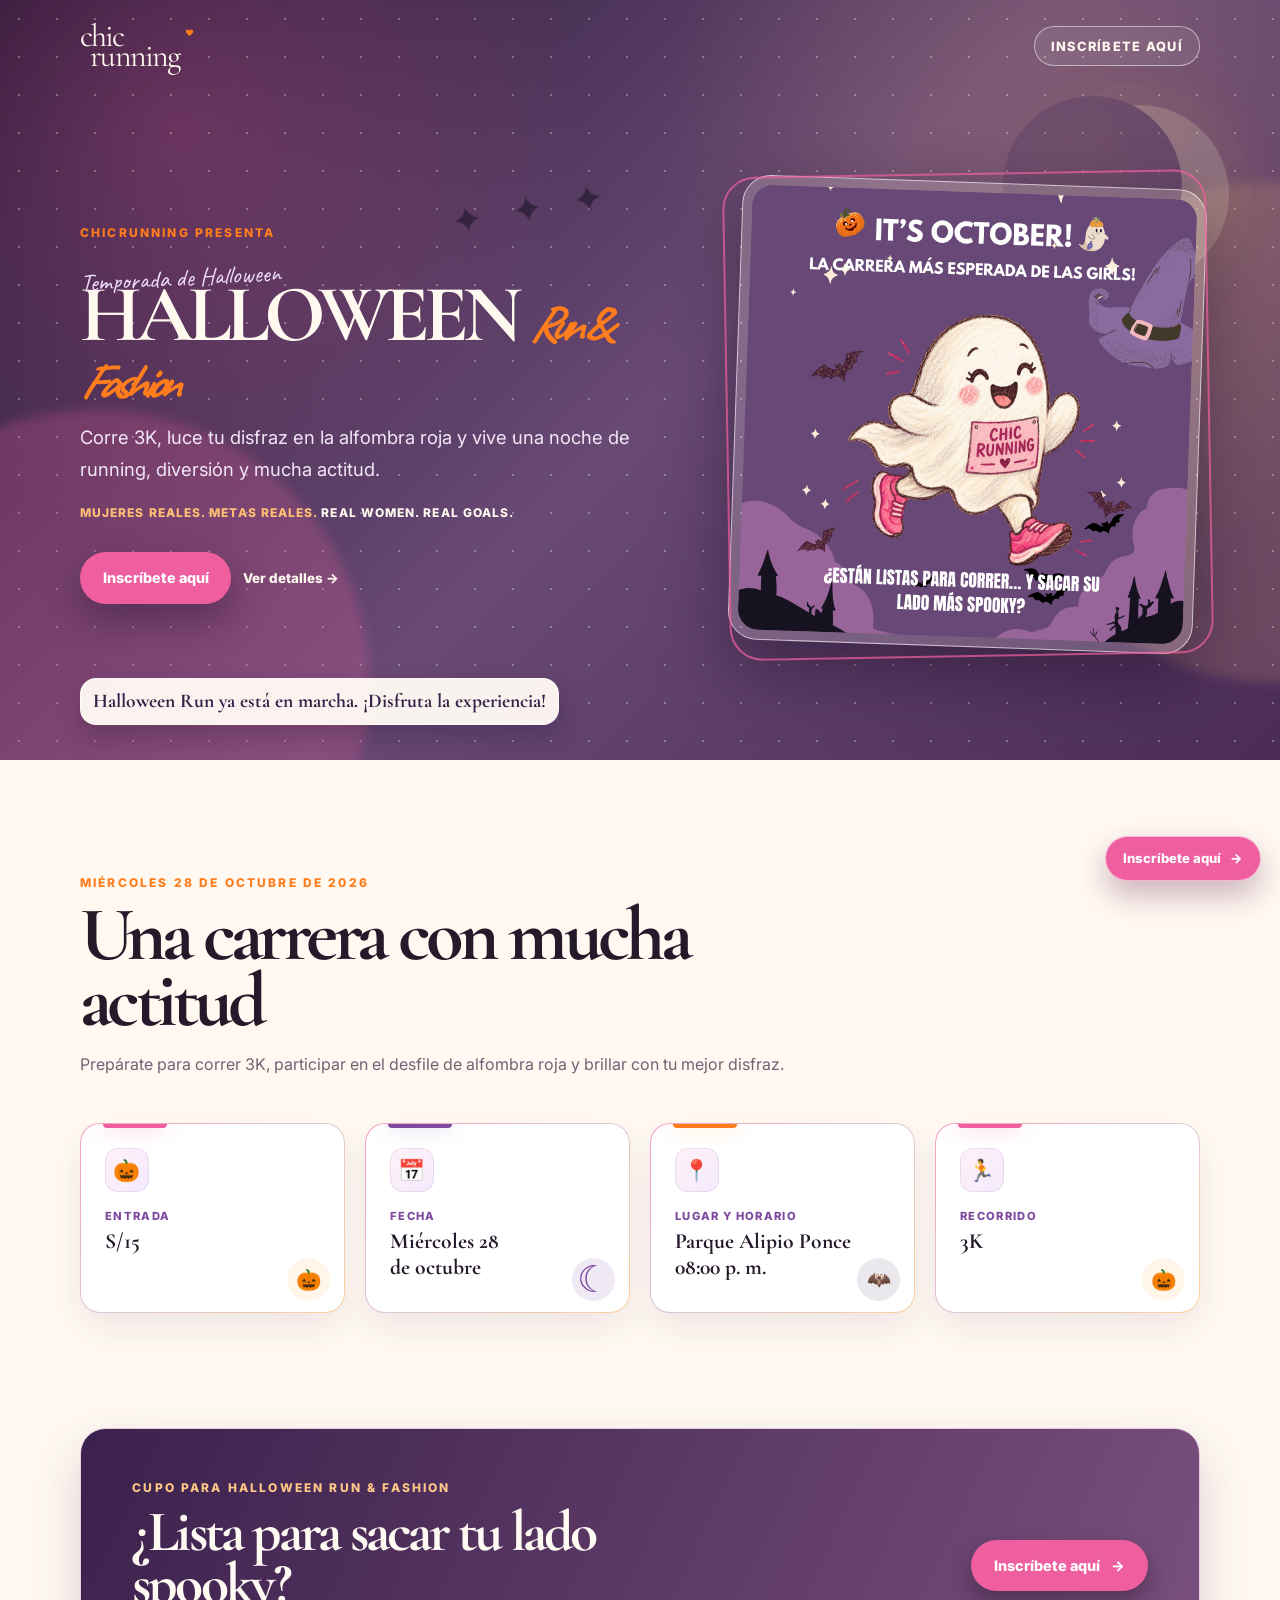
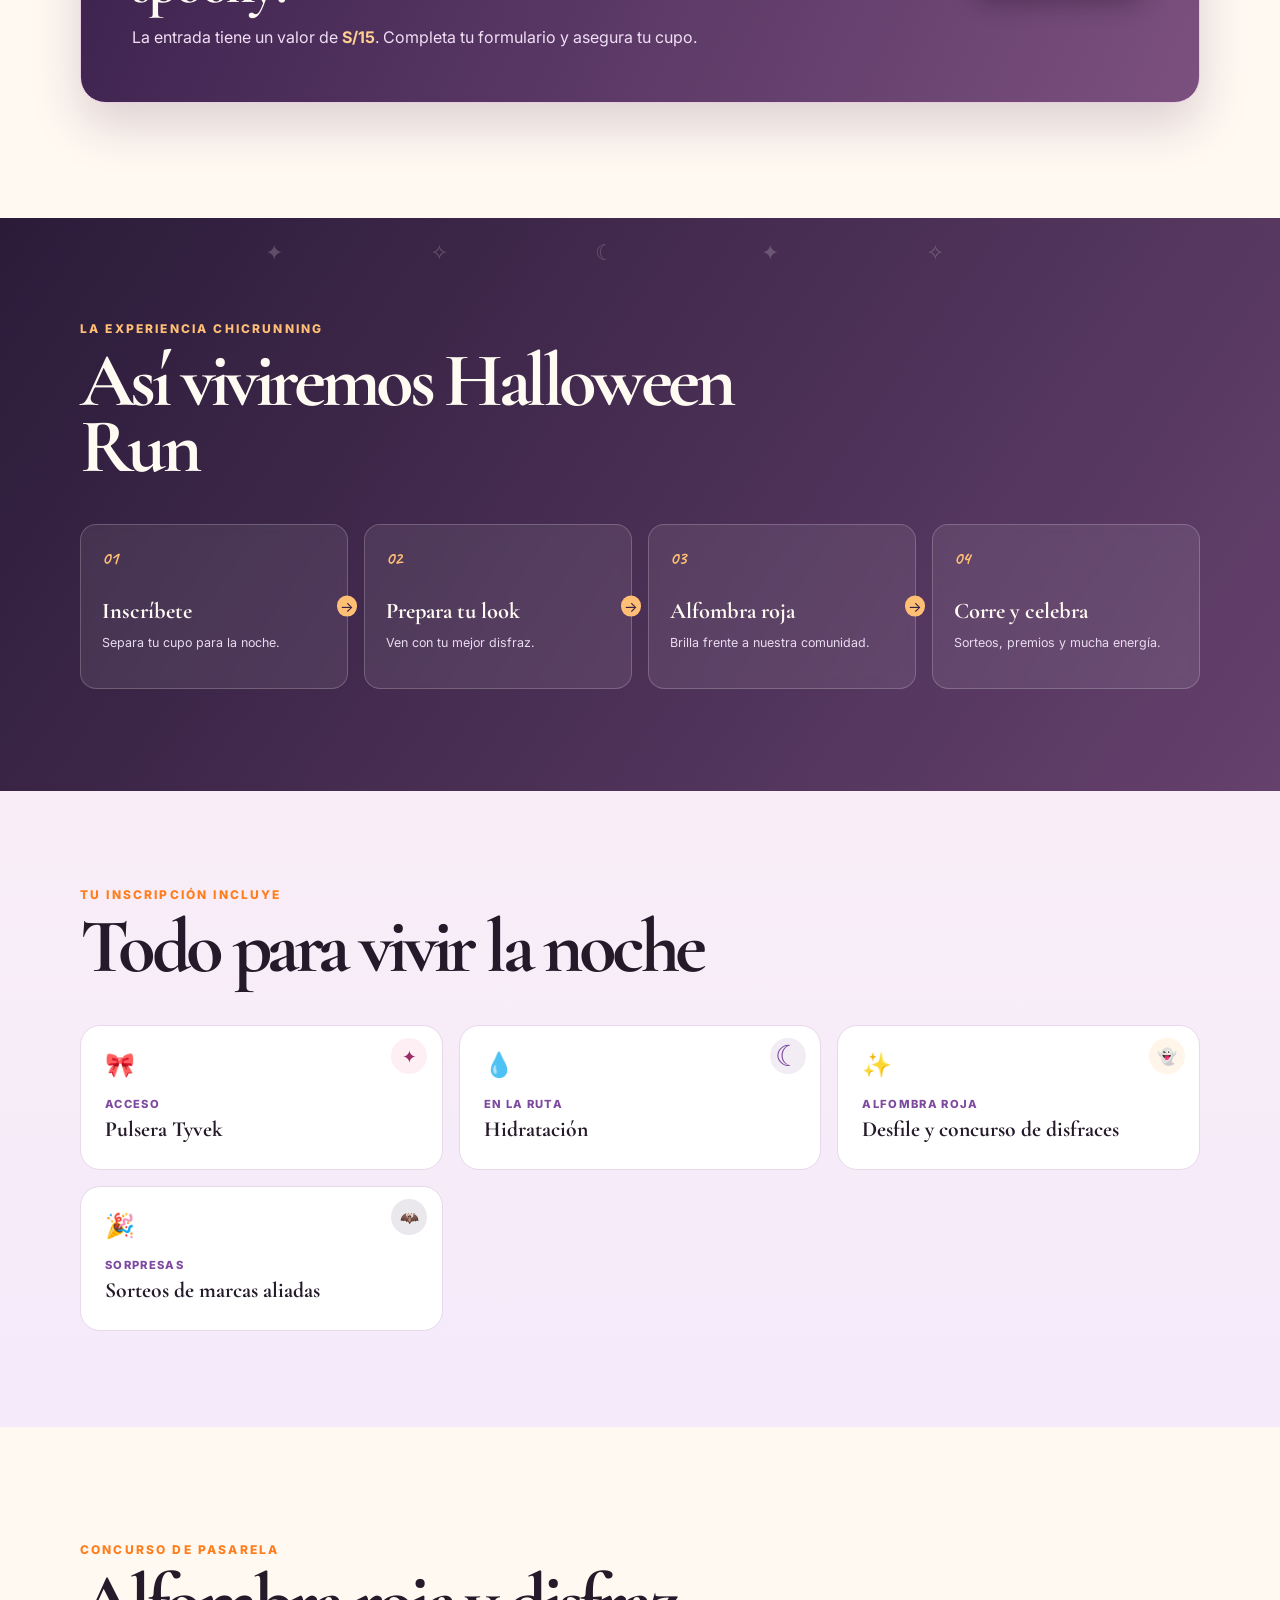
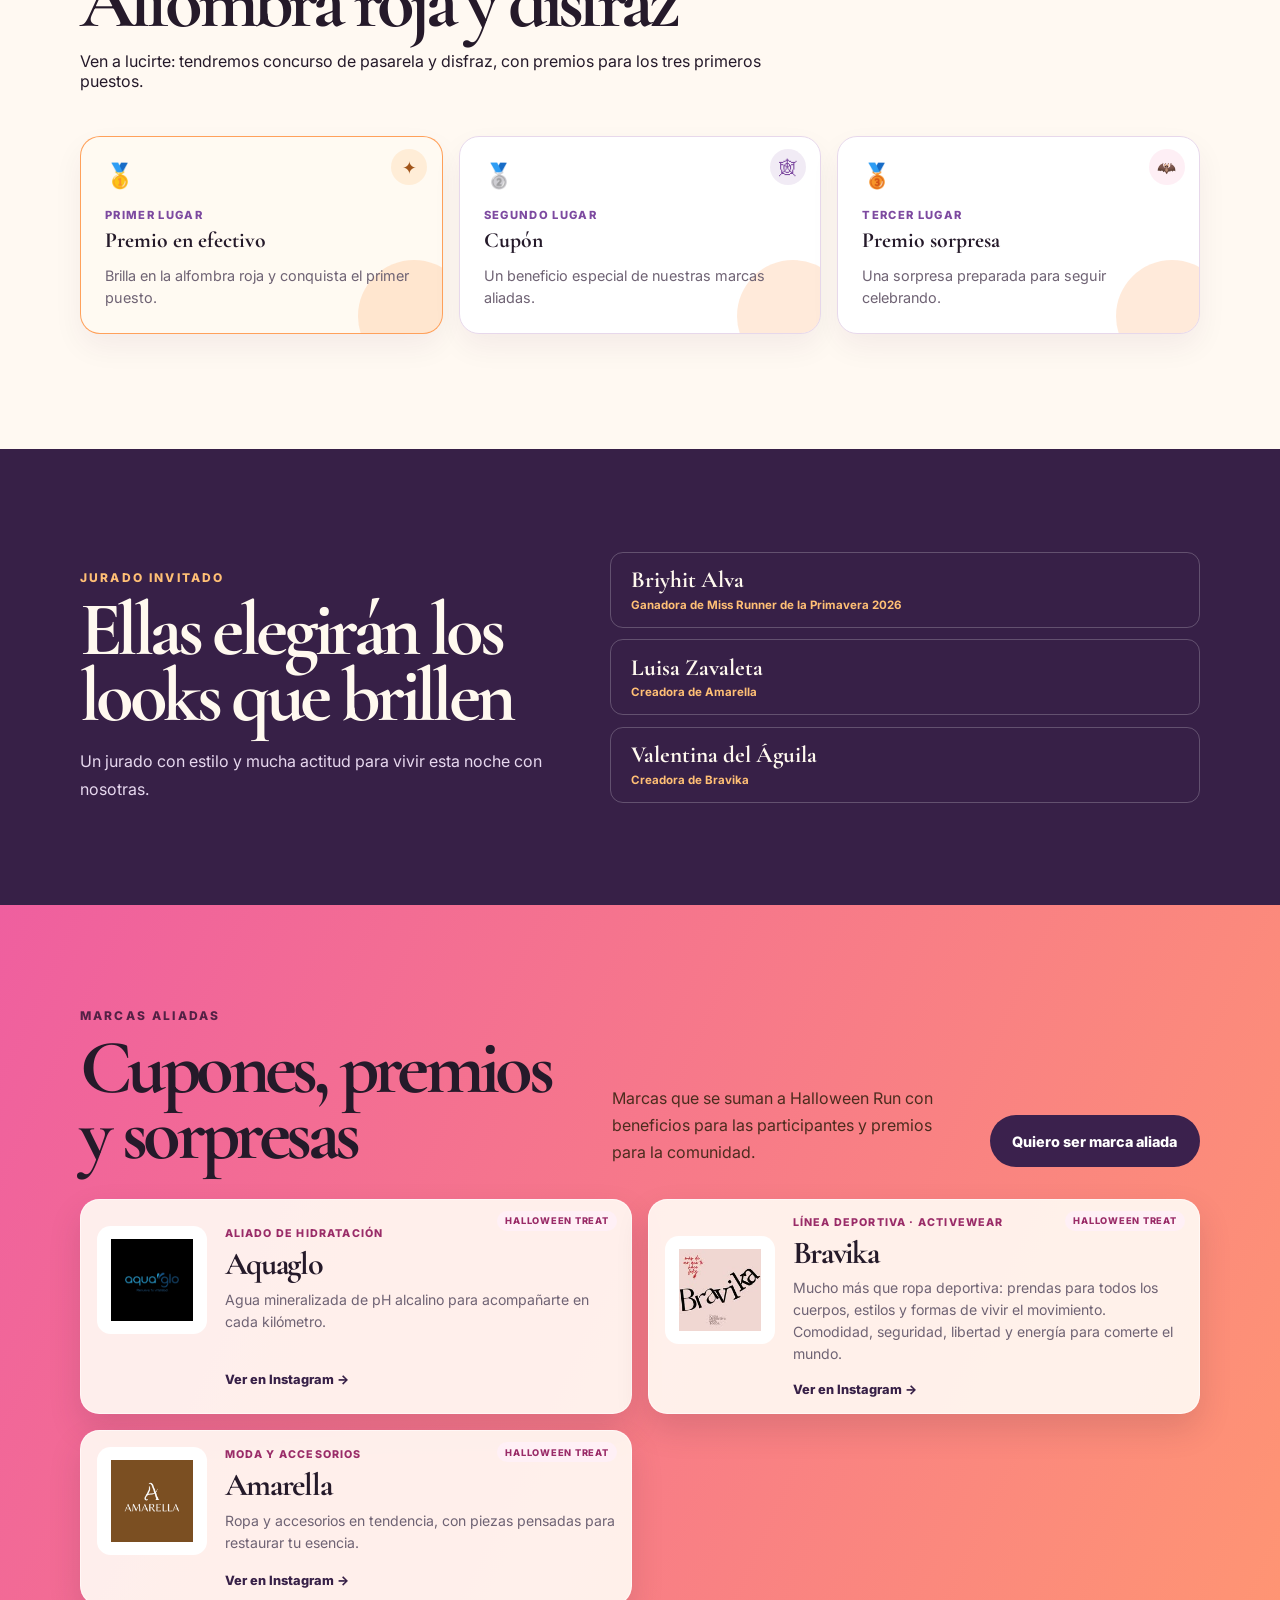
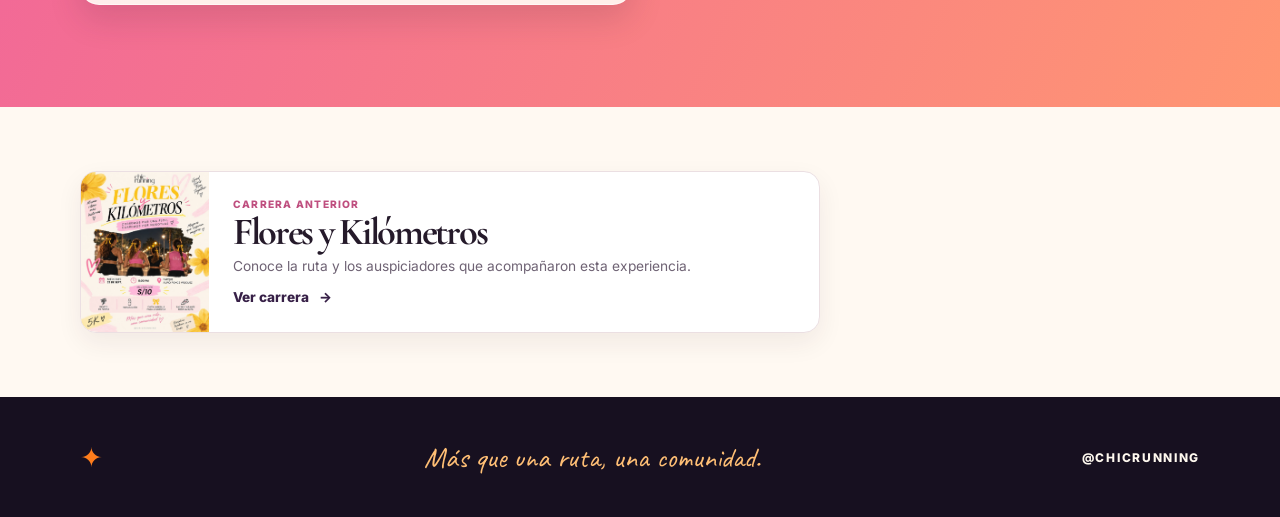
==== commit e40070b1: "feat: adiciona informacion solicitada" ====
--- a/index.html
+++ b/index.html
@@ -3,8 +3,8 @@
   <head>
     <meta charset="UTF-8" />
     <meta name="viewport" content="width=device-width, initial-scale=1.0" />
-    <title>Halloween Run | ChicRunning</title>
-    <meta name="description" content="Halloween Run: la nueva experiencia de ChicRunning." />
+    <title>Halloween Run &amp; Fashion | ChicRunning</title>
+    <meta name="description" content="Halloween Run & Fashion: carrera 3K, disfraces y alfombra roja de ChicRunning." />
     <link rel="preconnect" href="https://fonts.googleapis.com" />
     <link rel="preconnect" href="https://fonts.gstatic.com" crossorigin />
     <link href="https://fonts.googleapis.com/css2?family=Caveat:wght@500;600;700&family=Cormorant+Garamond:ital,wght@0,600;0,700;1,600&family=Inter:wght@400;500;600;700;800&display=swap" rel="stylesheet" />
@@ -15,16 +15,16 @@
     <header class="hero" id="inicio">
       <nav class="topbar container" aria-label="Navegaci&oacute;n principal">
         <a class="brand" href="#inicio" aria-label="ChicRunning, inicio"><span class="brand__chic">chic</span><span class="brand__running">running</span><span class="brand__heart" aria-hidden="true">&hearts;</span></a>
-        <a class="nav-link nav-link--cta" href="#inscribete">Inscr&iacute;bete aqu&iacute;</a>
+        <a class="nav-link nav-link--cta signup-link" href="https://docs.google.com/forms/d/e/1FAIpQLSfeSYT3TLUmYK3MiECmL5yMyA3HdA69gMNfRSUvAxg-rIfJpw/viewform" target="_blank" rel="noopener noreferrer">Inscr&iacute;bete aqu&iacute;</a>
       </nav>
       <div class="hero__glow hero__glow--one" aria-hidden="true"></div><div class="hero__glow hero__glow--two" aria-hidden="true"></div>
       <div class="hero__content container">
         <div class="hero__copy">
           <p class="eyebrow">ChicRunning presenta</p><p class="season">Temporada de Halloween</p>
-          <h1>Halloween <em>Run</em></h1>
-          <p class="hero__lead">Una noche para correr, celebrar y conquistar la ruta con la mejor energ&iacute;a. Ven con tu disfraz y deja que tu actitud brille.</p>
+          <h1>Halloween <em>Run &amp; Fashion</em></h1>
+          <p class="hero__lead">Corre 3K, luce tu disfraz en la alfombra roja y vive una noche de running, diversi&oacute;n y mucha actitud.</p>
           <p class="brand-slogan">Mujeres reales. Metas reales. <span lang="en">Real women. Real goals.</span></p>
-          <div class="hero__actions"><a class="btn btn--primary" href="#inscribete">Inscr&iacute;bete aqu&iacute;</a><a class="hero__details-link" href="#detalles">Ver detalles <span aria-hidden="true">&#8594;</span></a></div>
+          <div class="hero__actions"><a class="btn btn--primary signup-link" href="https://docs.google.com/forms/d/e/1FAIpQLSfeSYT3TLUmYK3MiECmL5yMyA3HdA69gMNfRSUvAxg-rIfJpw/viewform" target="_blank" rel="noopener noreferrer">Inscr&iacute;bete aqu&iacute;</a><a class="hero__details-link" href="#detalles">Ver detalles <span aria-hidden="true">&#8594;</span></a></div>
         </div>
         <figure class="hero__poster"><img src="assets/halloween.jpeg" alt="Afiche de Halloween Run de ChicRunning: It’s October" /></figure>
       </div>
@@ -33,25 +33,26 @@
     </header>
     <main>
       <section class="details container reveal" id="detalles" aria-labelledby="details-title">
-        <div class="section-heading"><p class="eyebrow">Mi&eacute;rcoles 28</p><h2 id="details-title">Una carrera con mucha actitud</h2><p>Prep&aacute;rate para una experiencia llena de comunidad, sorpresas y una alfombra roja para celebrar tus pasos.</p></div>
+        <div class="section-heading"><p class="eyebrow">Mi&eacute;rcoles 28 de octubre de 2026</p><h2 id="details-title">Una carrera con mucha actitud</h2><p>Prep&aacute;rate para correr 3K, participar en el desfile de alfombra roja y brillar con tu mejor disfraz.</p></div>
         <div class="detail-grid">
           <article class="detail-card"><span aria-hidden="true">&#127875;</span><small>Entrada</small><strong>S/15</strong></article>
-          <article class="detail-card"><span aria-hidden="true">&#128197;</span><small>Fecha</small><strong>Mi&eacute;rcoles 28</strong></article>
-          <article class="detail-card"><span aria-hidden="true">&#128205;</span><small>Lugar y horario</small><strong>Parque Alipio<br />08:00 p. m.</strong></article>
+          <article class="detail-card"><span aria-hidden="true">&#128197;</span><small>Fecha</small><strong>Mi&eacute;rcoles 28<br />de octubre</strong></article>
+          <article class="detail-card"><span aria-hidden="true">&#128205;</span><small>Lugar y horario</small><strong>Parque Alipio Ponce<br />08:00 p. m.</strong></article>
+          <article class="detail-card"><span aria-hidden="true">&#127939;</span><small>Recorrido</small><strong>3K</strong></article>
         </div>
       </section>
       <section class="signup container reveal" id="inscribete" aria-labelledby="signup-title">
-        <div><p class="eyebrow">Cupo para Halloween Run</p><h2 id="signup-title">&iquest;Lista para sacar tu lado spooky?</h2><p>La entrada tiene un valor de <strong>S/15</strong>. Tu formulario de inscripci&oacute;n estar&aacute; disponible muy pronto.</p></div>
-        <a class="btn btn--signup" href="#detalles" aria-label="Inscripci&oacute;n pr&oacute;ximamente disponible">Inscr&iacute;bete aqu&iacute;<span aria-hidden="true">&#8594;</span></a>
+        <div><p class="eyebrow">Cupo para Halloween Run &amp; Fashion</p><h2 id="signup-title">&iquest;Lista para sacar tu lado spooky?</h2><p>La entrada tiene un valor de <strong>S/15</strong>. Completa tu formulario y asegura tu cupo.</p></div>
+        <a class="btn btn--signup signup-link" href="https://docs.google.com/forms/d/e/1FAIpQLSfeSYT3TLUmYK3MiECmL5yMyA3HdA69gMNfRSUvAxg-rIfJpw/viewform" target="_blank" rel="noopener noreferrer">Inscr&iacute;bete aqu&iacute;<span aria-hidden="true">&#8594;</span></a>
       </section>
       <section class="experience reveal" aria-labelledby="experience-title"><div class="container"><div class="section-heading"><p class="eyebrow">La experiencia ChicRunning</p><h2 id="experience-title">As&iacute; viviremos Halloween Run</h2></div><ol class="experience__steps"><li><span>01</span><strong>Inscr&iacute;bete</strong><small>Separa tu cupo para la noche.</small></li><li><span>02</span><strong>Prepara tu look</strong><small>Ven con tu mejor disfraz.</small></li><li><span>03</span><strong>Alfombra roja</strong><small>Brilla frente a nuestra comunidad.</small></li><li><span>04</span><strong>Corre y celebra</strong><small>Sorteos, premios y mucha energ&iacute;a.</small></li></ol></div></section>
-      <section class="include reveal" aria-labelledby="include-title"><div class="container"><div class="section-heading"><p class="eyebrow">Tu inscripci&oacute;n incluye</p><h2 id="include-title">Todo para vivir la noche</h2></div><div class="include-grid"><article class="include-card"><span aria-hidden="true">&#127872;</span><small>Acceso</small><strong>Pulsera oficial</strong></article><article class="include-card"><span aria-hidden="true">&#128167;</span><small>En la ruta</small><strong>Hidrataci&oacute;n</strong></article><article class="include-card"><span aria-hidden="true">&#10024;</span><small>Momento Chic</small><strong>Alfombra roja</strong></article><article class="include-card"><span aria-hidden="true">&#127881;</span><small>Sorpresas</small><strong>Sorteos de marcas aliadas</strong></article></div></div></section>
-      <section class="prizes container reveal" aria-labelledby="prizes-title"><p class="eyebrow">Concurso de pasarela</p><h2 id="prizes-title">Alfombra roja y disfraz</h2><p class="section-heading">Ven a lucirte: tendremos concurso de pasarela y disfraz, con premios en efectivo, cupones y sorpresas de nuestras marcas aliadas.</p><div class="prize-grid"><article class="prize-card prize-card--first"><span aria-hidden="true">&#129351;</span><small>Primer lugar</small><strong>Premio especial</strong><p>Premio en efectivo y beneficios de las marcas aliadas.</p></article><article class="prize-card"><span aria-hidden="true">&#129352;</span><small>Segundo lugar</small><strong>Premio especial</strong><p>Cupones y sorpresas para seguir celebrando.</p></article><article class="prize-card"><span aria-hidden="true">&#129353;</span><small>Tercer lugar</small><strong>Premio especial</strong><p>Premios y sorteos de nuestras marcas aliadas.</p></article></div></section>
+      <section class="include reveal" aria-labelledby="include-title"><div class="container"><div class="section-heading"><p class="eyebrow">Tu inscripci&oacute;n incluye</p><h2 id="include-title">Todo para vivir la noche</h2></div><div class="include-grid"><article class="include-card"><span aria-hidden="true">&#127872;</span><small>Acceso</small><strong>Pulsera Tyvek</strong></article><article class="include-card"><span aria-hidden="true">&#128167;</span><small>En la ruta</small><strong>Hidrataci&oacute;n</strong></article><article class="include-card"><span aria-hidden="true">&#10024;</span><small>Alfombra roja</small><strong>Desfile y concurso de disfraces</strong></article><article class="include-card"><span aria-hidden="true">&#127881;</span><small>Sorpresas</small><strong>Sorteos de marcas aliadas</strong></article></div></div></section>
+      <section class="prizes container reveal" aria-labelledby="prizes-title"><p class="eyebrow">Concurso de pasarela</p><h2 id="prizes-title">Alfombra roja y disfraz</h2><p class="section-heading">Ven a lucirte: tendremos concurso de pasarela y disfraz, con premios para los tres primeros puestos.</p><div class="prize-grid"><article class="prize-card prize-card--first"><span aria-hidden="true">&#129351;</span><small>Primer lugar</small><strong>Premio en efectivo</strong><p>Brilla en la alfombra roja y conquista el primer puesto.</p></article><article class="prize-card"><span aria-hidden="true">&#129352;</span><small>Segundo lugar</small><strong>Cup&oacute;n</strong><p>Un beneficio especial de nuestras marcas aliadas.</p></article><article class="prize-card"><span aria-hidden="true">&#129353;</span><small>Tercer lugar</small><strong>Premio sorpresa</strong><p>Una sorpresa preparada para seguir celebrando.</p></article></div></section>
       <section class="jury reveal" aria-labelledby="jury-title"><div class="container jury__content"><div><p class="eyebrow">Jurado invitado</p><h2 id="jury-title">Ellas elegir&aacute;n los looks que brillen</h2><p>Un jurado con estilo y mucha actitud para vivir esta noche con nosotras.</p></div><div class="jury-list"><article><strong>Briyhit Alva</strong><small>Ganadora de Miss Runner de la Primavera 2026</small></article><article><strong>Luisa Zavaleta</strong><small>Creadora de Amarella</small></article><article><strong>Valentina del &Aacute;guila</strong><small>Creadora de Bravika</small></article></div></div></section>
       <section class="allies reveal" id="auspiciadores" aria-labelledby="allies-title"><div class="container allies__content"><div><p class="eyebrow">Marcas aliadas</p><h2 id="allies-title">Cupones, premios y sorpresas</h2></div><p>Marcas que se suman a Halloween Run con beneficios para las participantes y premios para la comunidad.</p><a class="btn btn--dark" href="https://www.instagram.com/chicrunning/" target="_blank" rel="noopener noreferrer">Quiero ser marca aliada</a></div><div class="container allies__grid"><article class="ally-card"><div class="ally-card__logo"><img src="assets/sponsors/aqua-glo.jpeg" alt="Logo de Aquaglo" /></div><div><p class="ally-card__label">Aliado de hidrataci&oacute;n</p><h3>Aquaglo</h3><p>Agua mineralizada de pH alcalino para acompa&ntilde;arte en cada kil&oacute;metro.</p></div><a class="ally-card__link" href="https://www.instagram.com/aquagloperu/" target="_blank" rel="noopener noreferrer">Ver en Instagram <span aria-hidden="true">&#8594;</span></a></article><article class="ally-card"><div class="ally-card__logo"><img src="assets/sponsors/bravika.jpg" alt="Logo de Bravika" /></div><div><p class="ally-card__label">L&iacute;nea deportiva · Activewear</p><h3>Bravika</h3><p>Mucho m&aacute;s que ropa deportiva: prendas para todos los cuerpos, estilos y formas de vivir el movimiento. Comodidad, seguridad, libertad y energ&iacute;a para comerte el mundo.</p></div><a class="ally-card__link" href="https://www.instagram.com/bravi_ka?cplk=MWlnZ2piYm5sYXhlag%3D%3D" target="_blank" rel="noopener noreferrer">Ver en Instagram <span aria-hidden="true">&#8594;</span></a></article><article class="ally-card"><div class="ally-card__logo"><img src="assets/sponsors/amarella.jpeg" alt="Logo de Amarella" /></div><div><p class="ally-card__label">Moda y accesorios</p><h3>Amarella</h3><p>Ropa y accesorios en tendencia, con piezas pensadas para restaurar tu esencia.</p></div><a class="ally-card__link" href="https://www.instagram.com/amarella.peru/" target="_blank" rel="noopener noreferrer">Ver en Instagram <span aria-hidden="true">&#8594;</span></a></article></div></section>
       <section class="history history--compact container reveal" id="historia" aria-label="Carrera anterior"><article class="race-card"><img src="assets/flores-y-kilometros.jpeg" alt="Afiche de Flores y Kil&oacute;metros" /><div class="race-card__content"><p class="race-card__label">Carrera anterior</p><h3>Flores y Kil&oacute;metros</h3><p>Conoce la ruta y los auspiciadores que acompa&ntilde;aron esta experiencia.</p><a class="text-link" href="carreras/flores-y-kilometros/index.html">Ver carrera <span aria-hidden="true">&#8594;</span></a></div></article></section>
     </main>
     <footer class="footer"><div class="container footer__content"><span class="footer__spark" aria-hidden="true">&#10022;</span><p>M&aacute;s que una ruta, una comunidad.</p><a href="https://www.instagram.com/chicrunning/" target="_blank" rel="noopener noreferrer">@chicrunning</a></div></footer>
-    <a class="floating-signup" href="#inscribete">Inscr&iacute;bete aqu&iacute;<span aria-hidden="true">&#8594;</span></a>
+    <a class="floating-signup signup-link" href="https://docs.google.com/forms/d/e/1FAIpQLSfeSYT3TLUmYK3MiECmL5yMyA3HdA69gMNfRSUvAxg-rIfJpw/viewform" target="_blank" rel="noopener noreferrer">Inscr&iacute;bete aqu&iacute;<span aria-hidden="true">&#8594;</span></a>
   </body>
 </html>
--- a/halloween.css
+++ b/halloween.css
@@ -29,6 +29,7 @@
 @media (min-width: 761px) { .hero h1 { font-size: clamp(3.8rem, 6.3vw, 5.6rem); } }
 
 .detail-grid { gap: 1.25rem; }
+.detail-grid { grid-template-columns: repeat(4, minmax(0, 1fr)); }
 .detail-card { position: relative; min-height: 190px; overflow: hidden; border: 1px solid transparent; background: linear-gradient(#fff, #fff) padding-box, linear-gradient(135deg, rgba(239,95,159,.58), rgba(125,74,160,.28), rgba(255,190,118,.7)) border-box; box-shadow: 0 15px 30px rgba(65,28,72,.08); transition: transform 220ms ease, box-shadow 220ms ease; animation: detail-card-in 560ms both; }
 .detail-card:nth-child(2) { animation-delay: 90ms; }.detail-card:nth-child(3) { animation-delay: 180ms; }
 .detail-card::before { content: ""; position: absolute; top: 0; left: 1.4rem; width: 4rem; height: .3rem; border-radius: 0 0 .4rem .4rem; background: var(--pink); box-shadow: 0 0 18px rgba(239,95,159,.55); }.detail-card::after { content: ""; position: absolute; right: -2.4rem; bottom: -3rem; width: 8rem; height: 8rem; border-radius: 50%; background: radial-gradient(circle, rgba(255,190,118,.31), rgba(255,190,118,0) 68%); transition: transform 300ms ease; }
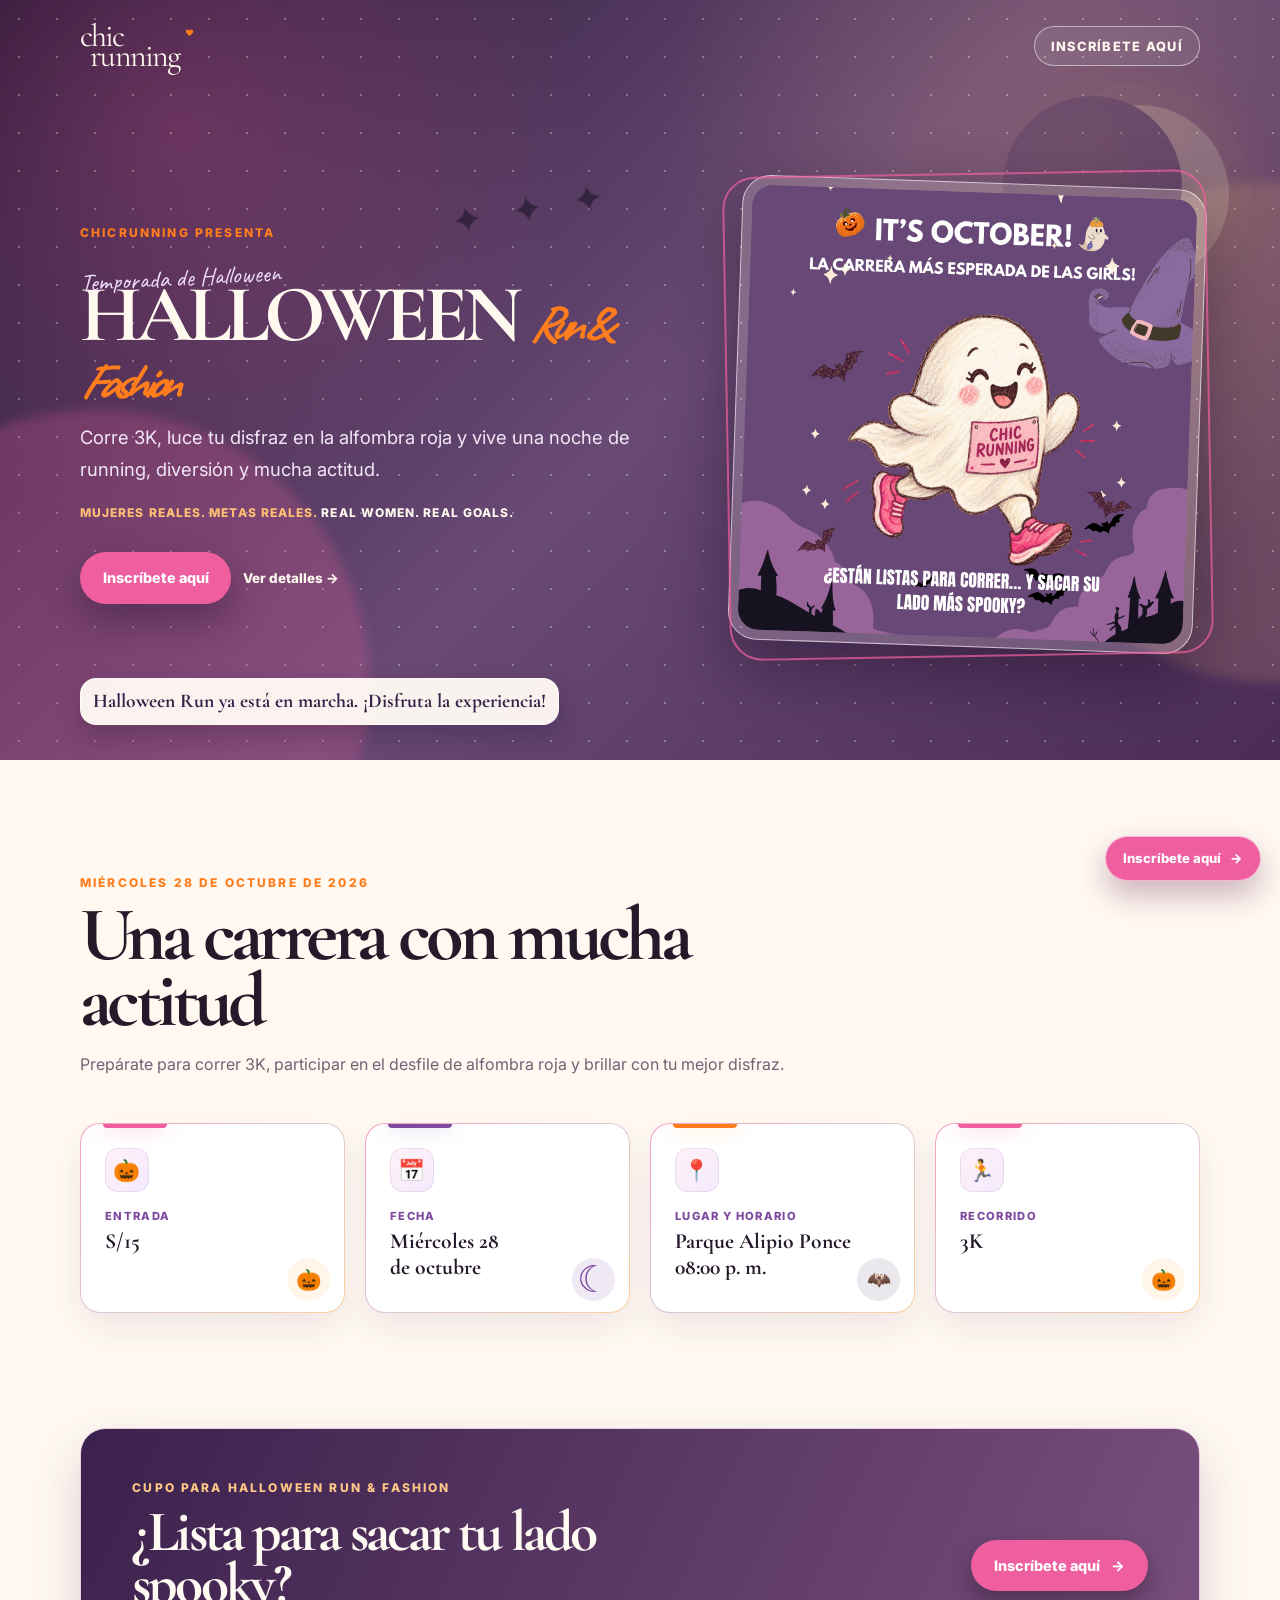
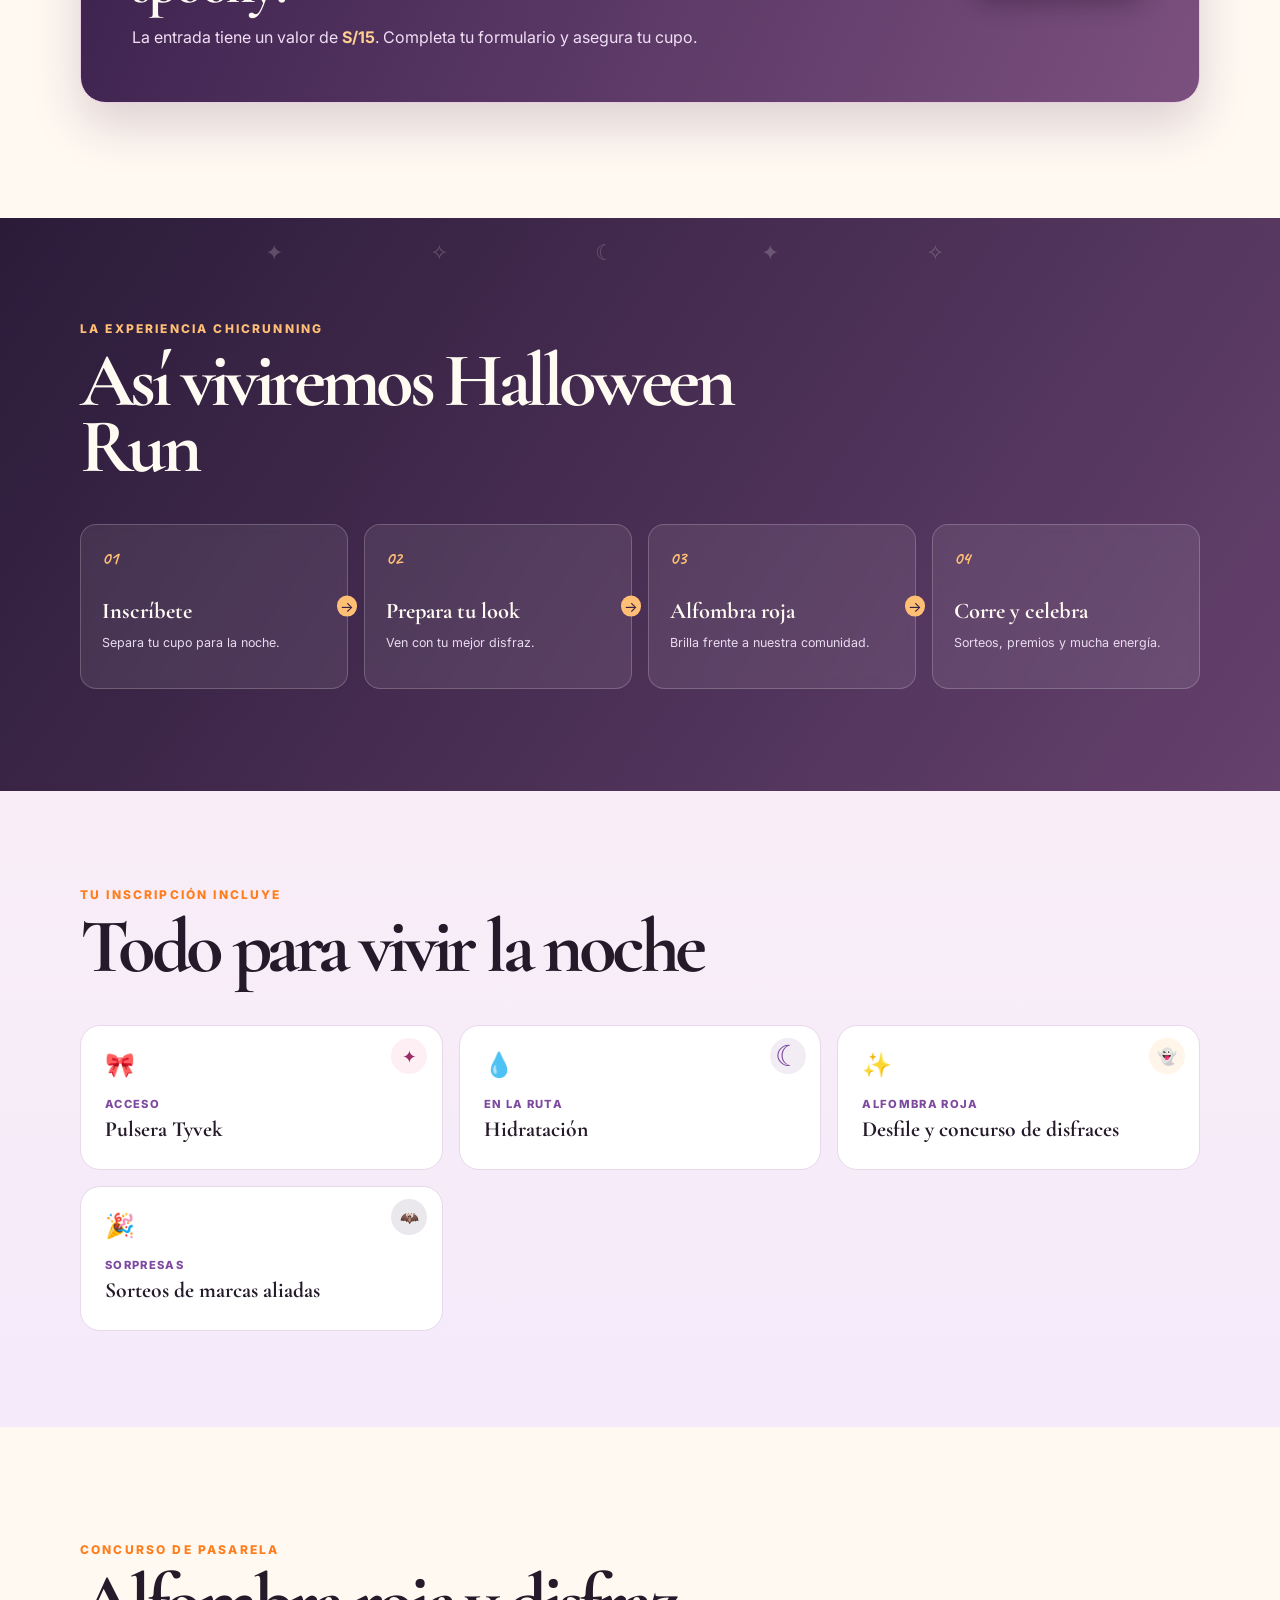
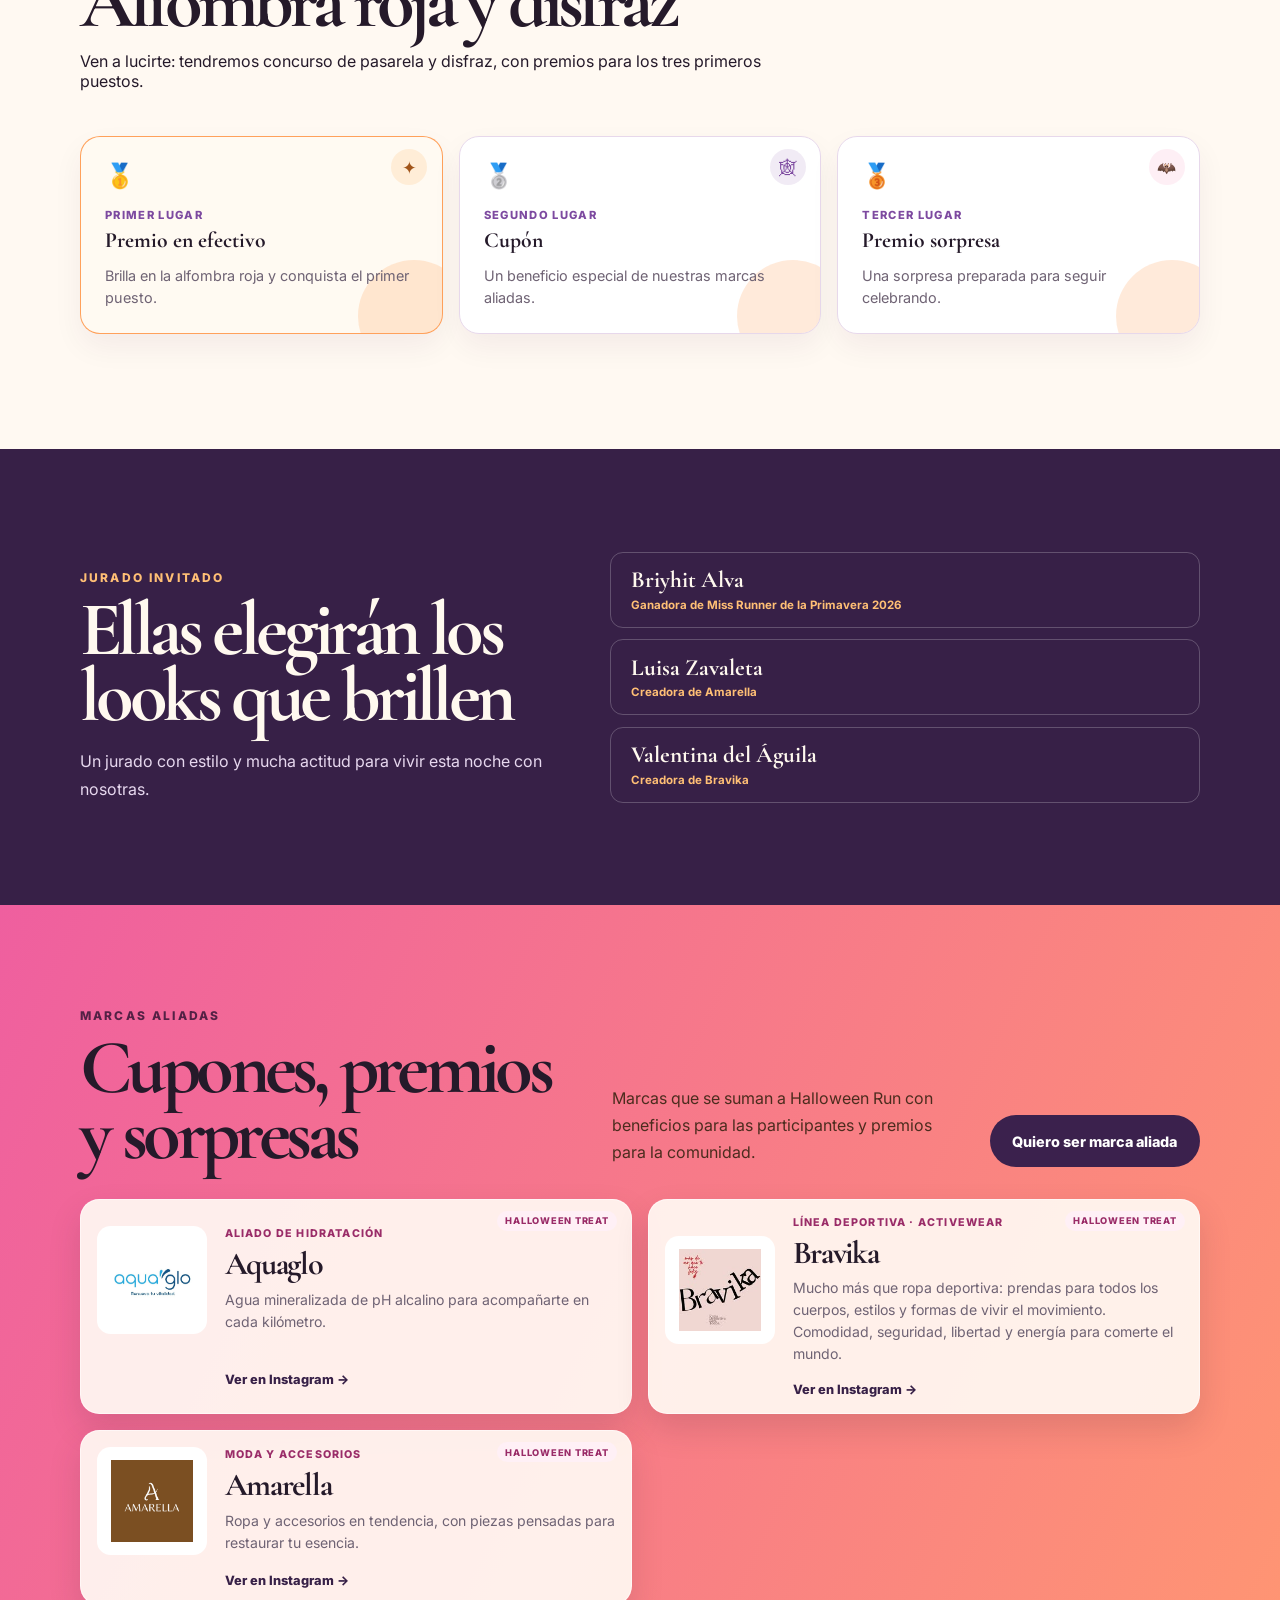
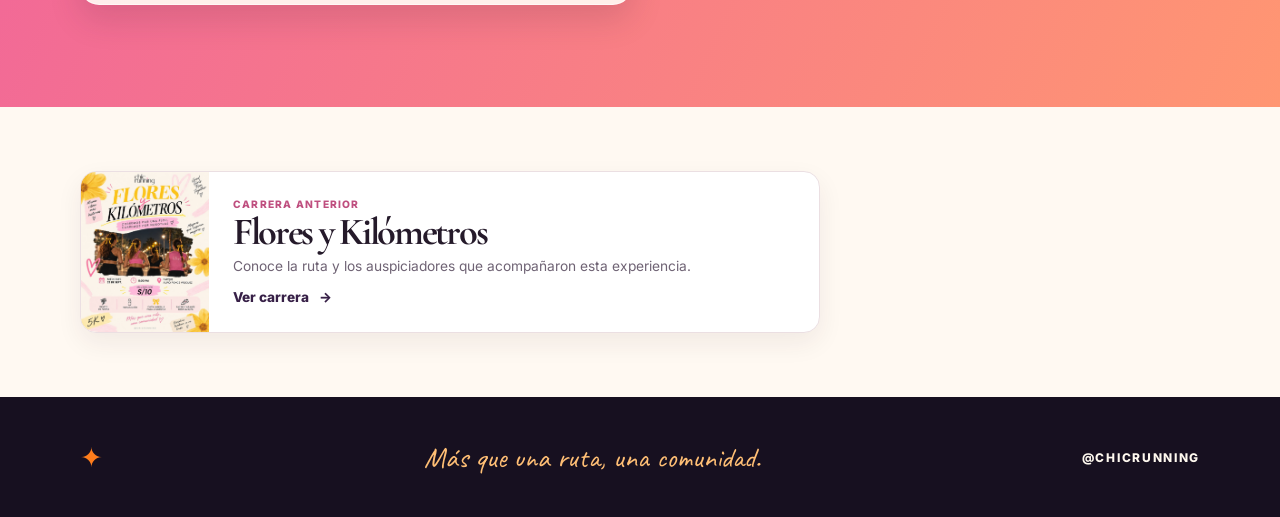
==== commit 78edba6c: "feat: cambio logo agua glo" ====
--- a/index.html
+++ b/index.html
@@ -49,7 +49,7 @@
       <section class="include reveal" aria-labelledby="include-title"><div class="container"><div class="section-heading"><p class="eyebrow">Tu inscripci&oacute;n incluye</p><h2 id="include-title">Todo para vivir la noche</h2></div><div class="include-grid"><article class="include-card"><span aria-hidden="true">&#127872;</span><small>Acceso</small><strong>Pulsera Tyvek</strong></article><article class="include-card"><span aria-hidden="true">&#128167;</span><small>En la ruta</small><strong>Hidrataci&oacute;n</strong></article><article class="include-card"><span aria-hidden="true">&#10024;</span><small>Alfombra roja</small><strong>Desfile y concurso de disfraces</strong></article><article class="include-card"><span aria-hidden="true">&#127881;</span><small>Sorpresas</small><strong>Sorteos de marcas aliadas</strong></article></div></div></section>
       <section class="prizes container reveal" aria-labelledby="prizes-title"><p class="eyebrow">Concurso de pasarela</p><h2 id="prizes-title">Alfombra roja y disfraz</h2><p class="section-heading">Ven a lucirte: tendremos concurso de pasarela y disfraz, con premios para los tres primeros puestos.</p><div class="prize-grid"><article class="prize-card prize-card--first"><span aria-hidden="true">&#129351;</span><small>Primer lugar</small><strong>Premio en efectivo</strong><p>Brilla en la alfombra roja y conquista el primer puesto.</p></article><article class="prize-card"><span aria-hidden="true">&#129352;</span><small>Segundo lugar</small><strong>Cup&oacute;n</strong><p>Un beneficio especial de nuestras marcas aliadas.</p></article><article class="prize-card"><span aria-hidden="true">&#129353;</span><small>Tercer lugar</small><strong>Premio sorpresa</strong><p>Una sorpresa preparada para seguir celebrando.</p></article></div></section>
       <section class="jury reveal" aria-labelledby="jury-title"><div class="container jury__content"><div><p class="eyebrow">Jurado invitado</p><h2 id="jury-title">Ellas elegir&aacute;n los looks que brillen</h2><p>Un jurado con estilo y mucha actitud para vivir esta noche con nosotras.</p></div><div class="jury-list"><article><strong>Briyhit Alva</strong><small>Ganadora de Miss Runner de la Primavera 2026</small></article><article><strong>Luisa Zavaleta</strong><small>Creadora de Amarella</small></article><article><strong>Valentina del &Aacute;guila</strong><small>Creadora de Bravika</small></article></div></div></section>
-      <section class="allies reveal" id="auspiciadores" aria-labelledby="allies-title"><div class="container allies__content"><div><p class="eyebrow">Marcas aliadas</p><h2 id="allies-title">Cupones, premios y sorpresas</h2></div><p>Marcas que se suman a Halloween Run con beneficios para las participantes y premios para la comunidad.</p><a class="btn btn--dark" href="https://www.instagram.com/chicrunning/" target="_blank" rel="noopener noreferrer">Quiero ser marca aliada</a></div><div class="container allies__grid"><article class="ally-card"><div class="ally-card__logo"><img src="assets/sponsors/aqua-glo.jpeg" alt="Logo de Aquaglo" /></div><div><p class="ally-card__label">Aliado de hidrataci&oacute;n</p><h3>Aquaglo</h3><p>Agua mineralizada de pH alcalino para acompa&ntilde;arte en cada kil&oacute;metro.</p></div><a class="ally-card__link" href="https://www.instagram.com/aquagloperu/" target="_blank" rel="noopener noreferrer">Ver en Instagram <span aria-hidden="true">&#8594;</span></a></article><article class="ally-card"><div class="ally-card__logo"><img src="assets/sponsors/bravika.jpg" alt="Logo de Bravika" /></div><div><p class="ally-card__label">L&iacute;nea deportiva · Activewear</p><h3>Bravika</h3><p>Mucho m&aacute;s que ropa deportiva: prendas para todos los cuerpos, estilos y formas de vivir el movimiento. Comodidad, seguridad, libertad y energ&iacute;a para comerte el mundo.</p></div><a class="ally-card__link" href="https://www.instagram.com/bravi_ka?cplk=MWlnZ2piYm5sYXhlag%3D%3D" target="_blank" rel="noopener noreferrer">Ver en Instagram <span aria-hidden="true">&#8594;</span></a></article><article class="ally-card"><div class="ally-card__logo"><img src="assets/sponsors/amarella.jpeg" alt="Logo de Amarella" /></div><div><p class="ally-card__label">Moda y accesorios</p><h3>Amarella</h3><p>Ropa y accesorios en tendencia, con piezas pensadas para restaurar tu esencia.</p></div><a class="ally-card__link" href="https://www.instagram.com/amarella.peru/" target="_blank" rel="noopener noreferrer">Ver en Instagram <span aria-hidden="true">&#8594;</span></a></article></div></section>
+      <section class="allies reveal" id="auspiciadores" aria-labelledby="allies-title"><div class="container allies__content"><div><p class="eyebrow">Marcas aliadas</p><h2 id="allies-title">Cupones, premios y sorpresas</h2></div><p>Marcas que se suman a Halloween Run con beneficios para las participantes y premios para la comunidad.</p><a class="btn btn--dark" href="https://www.instagram.com/chicrunning/" target="_blank" rel="noopener noreferrer">Quiero ser marca aliada</a></div><div class="container allies__grid"><article class="ally-card"><div class="ally-card__logo"><img src="assets/sponsors/aguaglo.jpg" alt="Logo de Aquaglo" /></div><div><p class="ally-card__label">Aliado de hidrataci&oacute;n</p><h3>Aquaglo</h3><p>Agua mineralizada de pH alcalino para acompa&ntilde;arte en cada kil&oacute;metro.</p></div><a class="ally-card__link" href="https://www.instagram.com/aquagloperu/" target="_blank" rel="noopener noreferrer">Ver en Instagram <span aria-hidden="true">&#8594;</span></a></article><article class="ally-card"><div class="ally-card__logo"><img src="assets/sponsors/bravika.jpg" alt="Logo de Bravika" /></div><div><p class="ally-card__label">L&iacute;nea deportiva · Activewear</p><h3>Bravika</h3><p>Mucho m&aacute;s que ropa deportiva: prendas para todos los cuerpos, estilos y formas de vivir el movimiento. Comodidad, seguridad, libertad y energ&iacute;a para comerte el mundo.</p></div><a class="ally-card__link" href="https://www.instagram.com/bravi_ka?cplk=MWlnZ2piYm5sYXhlag%3D%3D" target="_blank" rel="noopener noreferrer">Ver en Instagram <span aria-hidden="true">&#8594;</span></a></article><article class="ally-card"><div class="ally-card__logo"><img src="assets/sponsors/amarella.jpeg" alt="Logo de Amarella" /></div><div><p class="ally-card__label">Moda y accesorios</p><h3>Amarella</h3><p>Ropa y accesorios en tendencia, con piezas pensadas para restaurar tu esencia.</p></div><a class="ally-card__link" href="https://www.instagram.com/amarella.peru/" target="_blank" rel="noopener noreferrer">Ver en Instagram <span aria-hidden="true">&#8594;</span></a></article></div></section>
       <section class="history history--compact container reveal" id="historia" aria-label="Carrera anterior"><article class="race-card"><img src="assets/flores-y-kilometros.jpeg" alt="Afiche de Flores y Kil&oacute;metros" /><div class="race-card__content"><p class="race-card__label">Carrera anterior</p><h3>Flores y Kil&oacute;metros</h3><p>Conoce la ruta y los auspiciadores que acompa&ntilde;aron esta experiencia.</p><a class="text-link" href="carreras/flores-y-kilometros/index.html">Ver carrera <span aria-hidden="true">&#8594;</span></a></div></article></section>
     </main>
     <footer class="footer"><div class="container footer__content"><span class="footer__spark" aria-hidden="true">&#10022;</span><p>M&aacute;s que una ruta, una comunidad.</p><a href="https://www.instagram.com/chicrunning/" target="_blank" rel="noopener noreferrer">@chicrunning</a></div></footer>
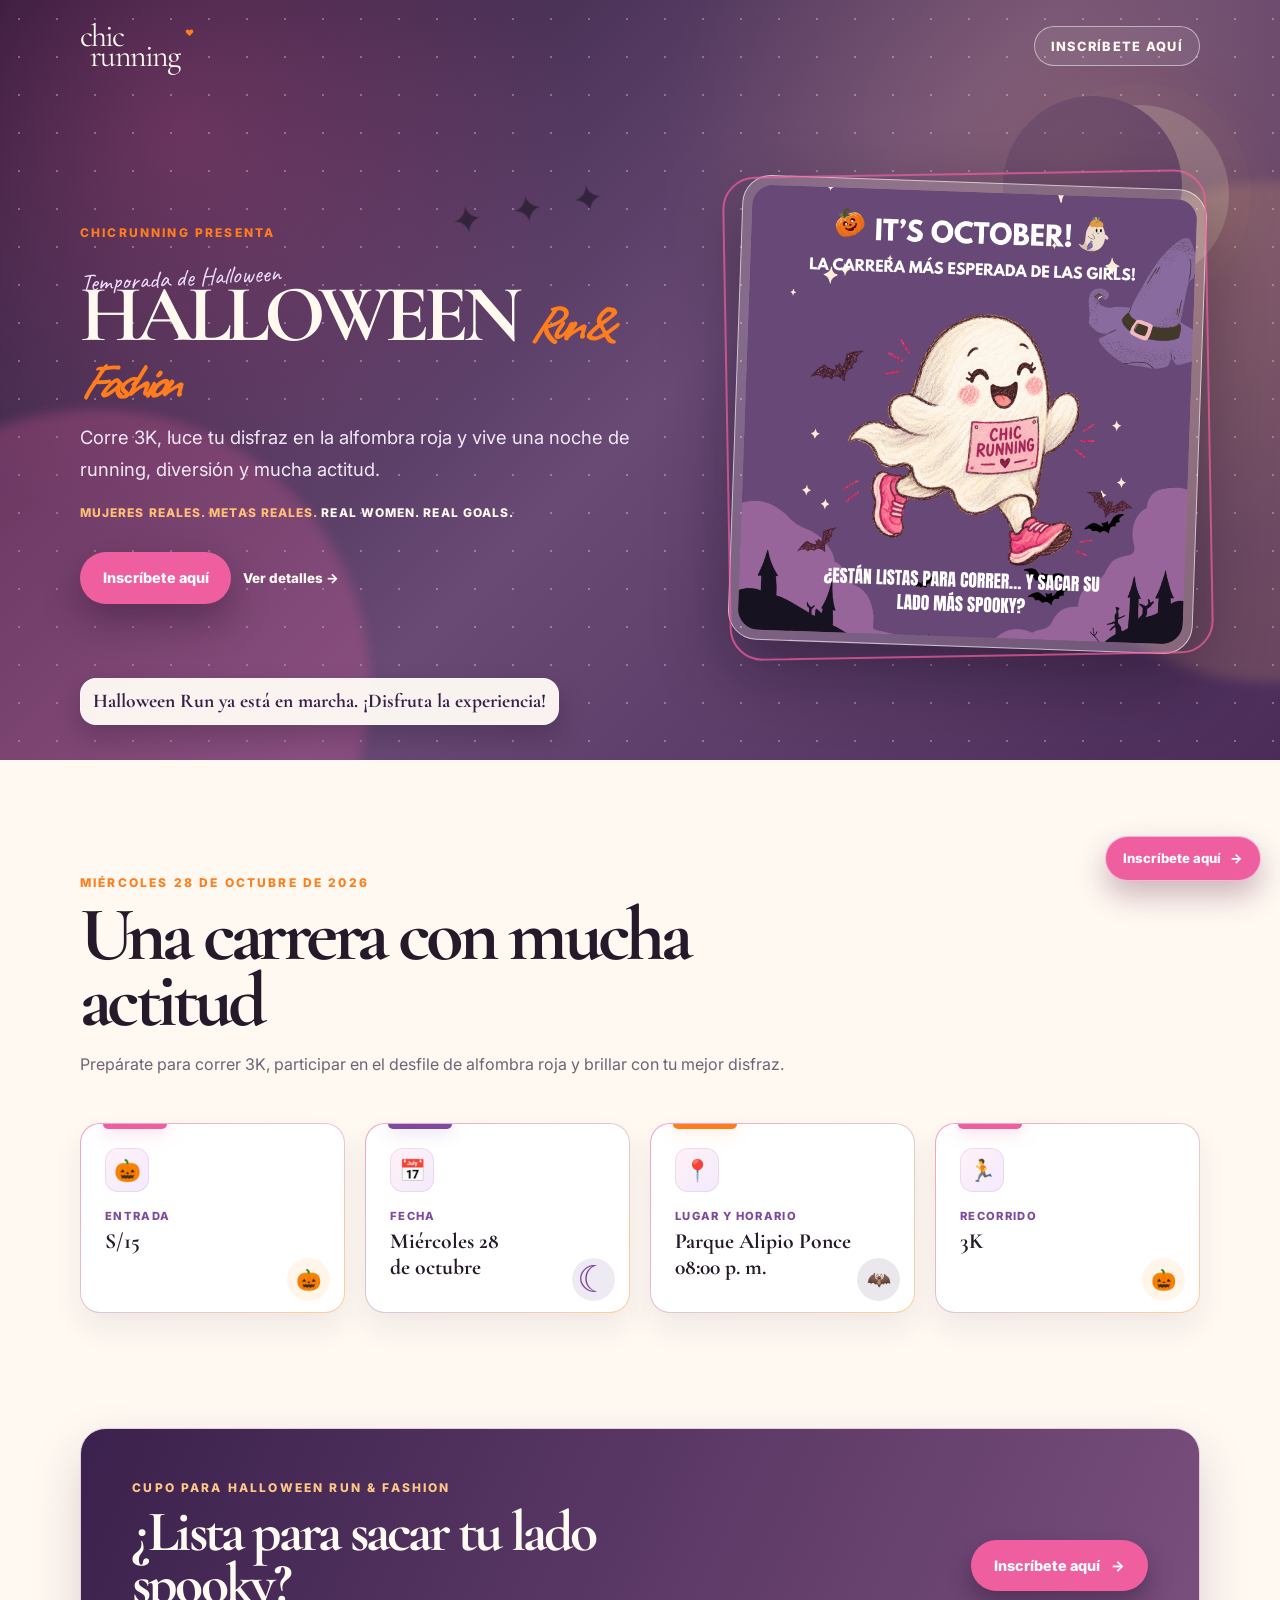
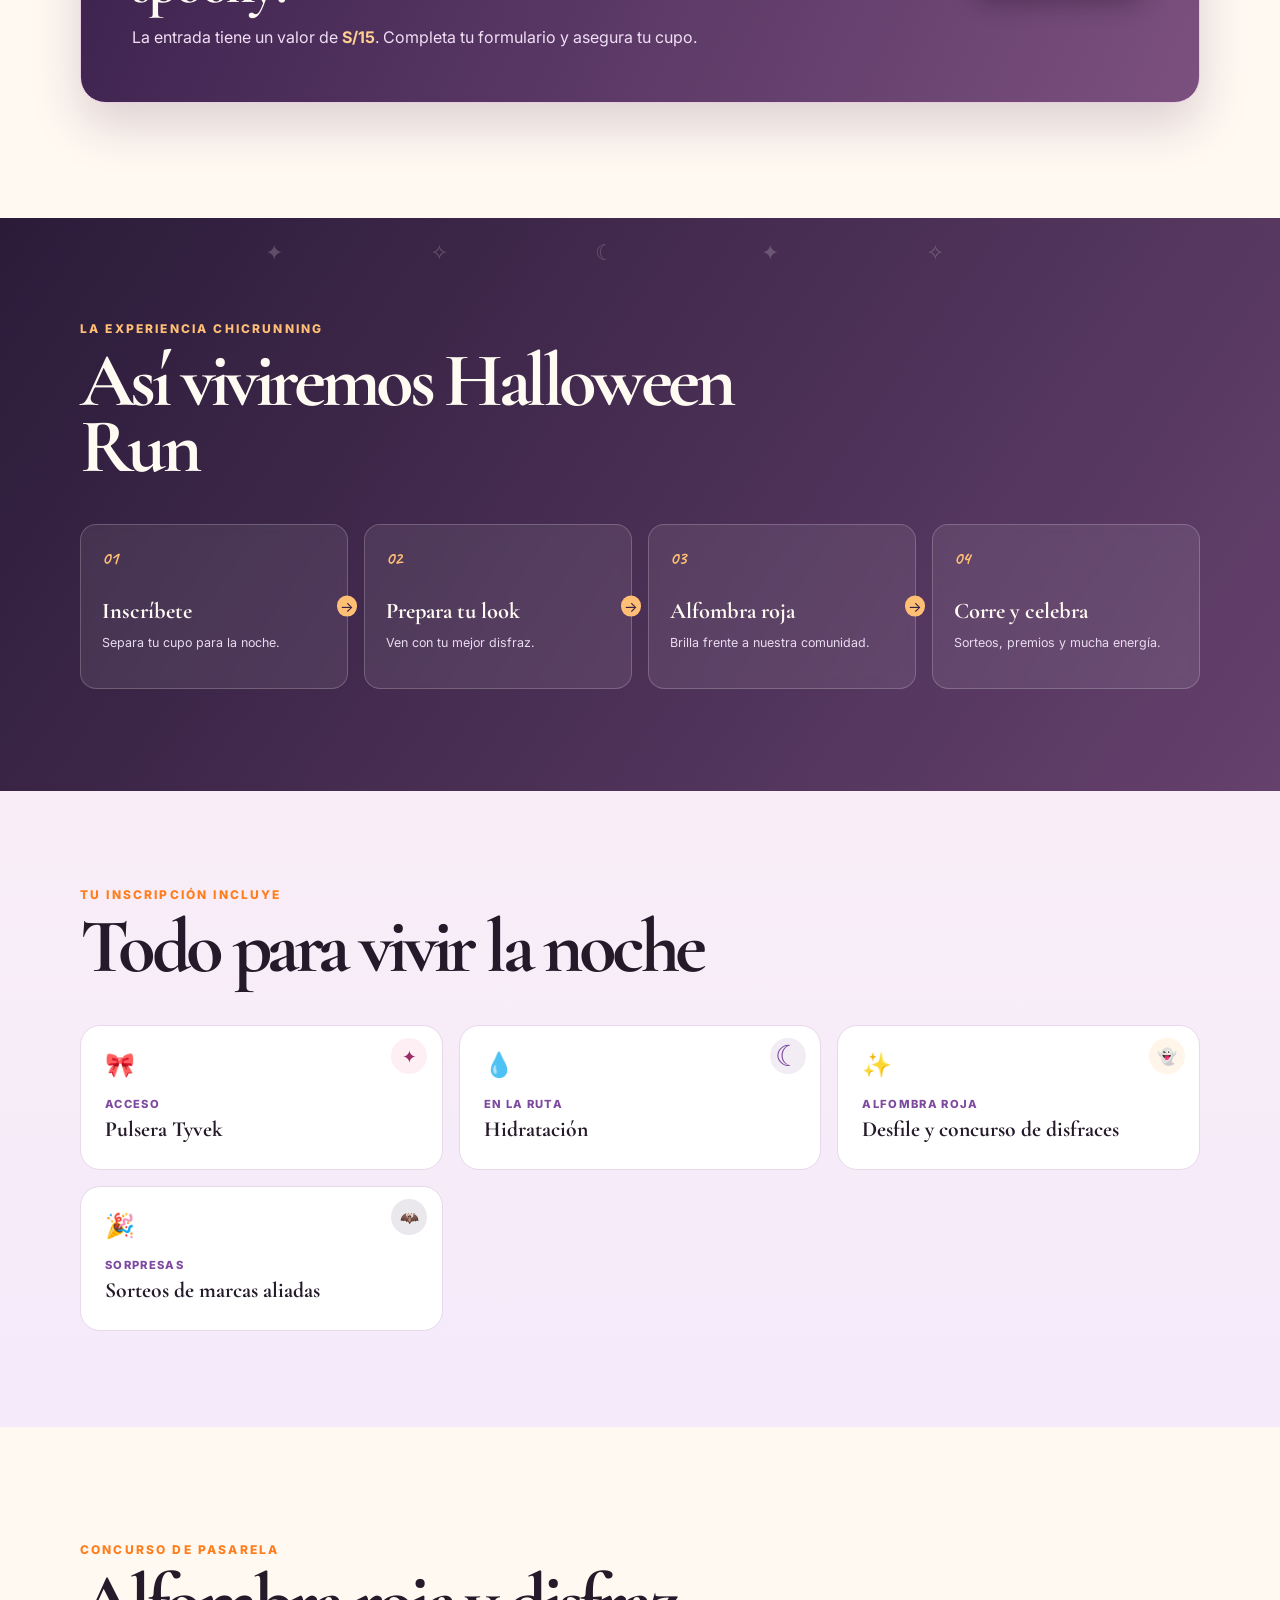
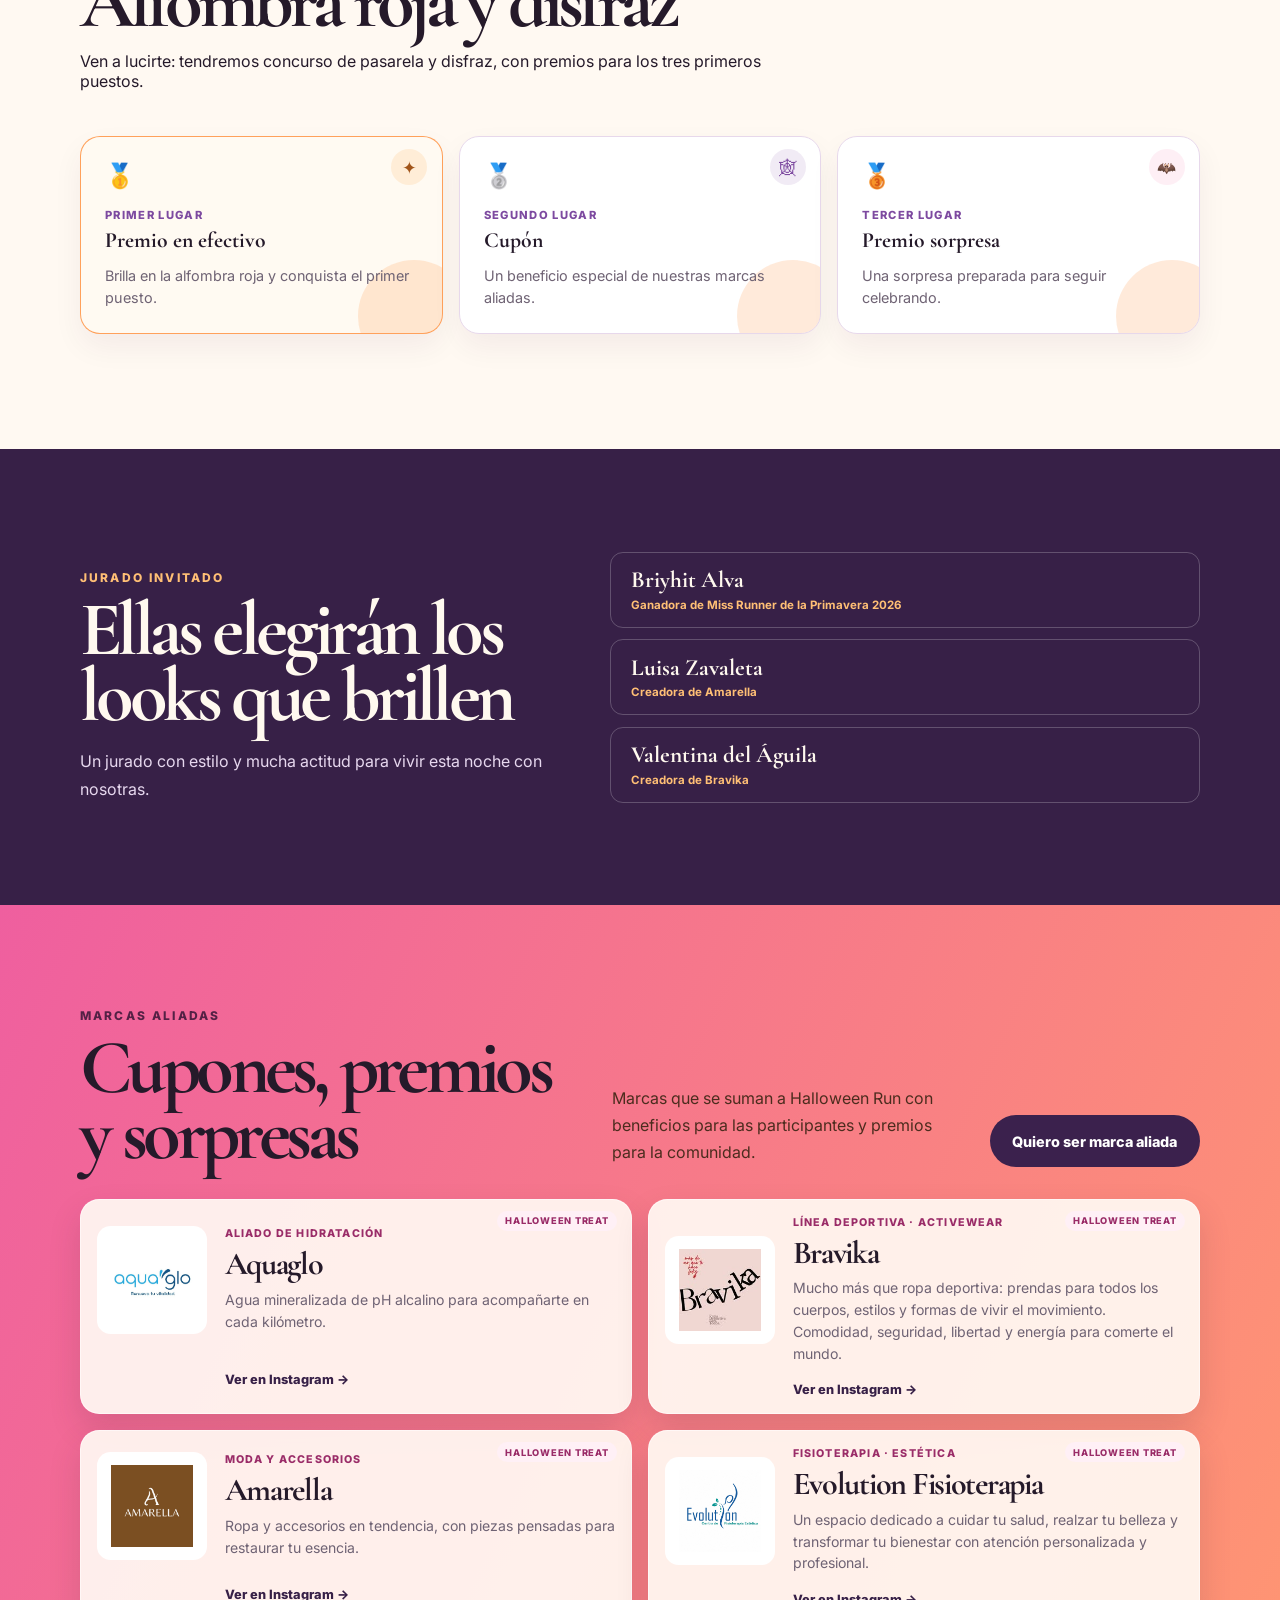
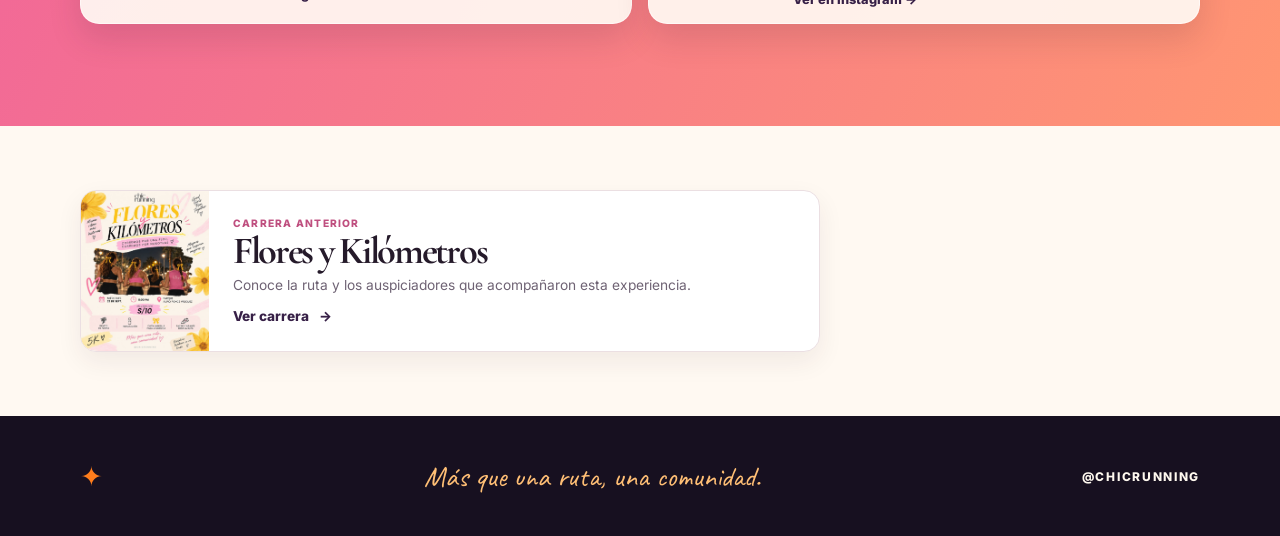
==== commit b37b275d: "feat : Se añade auspiciador" ====
--- a/index.html
+++ b/index.html
@@ -49,7 +49,7 @@
       <section class="include reveal" aria-labelledby="include-title"><div class="container"><div class="section-heading"><p class="eyebrow">Tu inscripci&oacute;n incluye</p><h2 id="include-title">Todo para vivir la noche</h2></div><div class="include-grid"><article class="include-card"><span aria-hidden="true">&#127872;</span><small>Acceso</small><strong>Pulsera Tyvek</strong></article><article class="include-card"><span aria-hidden="true">&#128167;</span><small>En la ruta</small><strong>Hidrataci&oacute;n</strong></article><article class="include-card"><span aria-hidden="true">&#10024;</span><small>Alfombra roja</small><strong>Desfile y concurso de disfraces</strong></article><article class="include-card"><span aria-hidden="true">&#127881;</span><small>Sorpresas</small><strong>Sorteos de marcas aliadas</strong></article></div></div></section>
       <section class="prizes container reveal" aria-labelledby="prizes-title"><p class="eyebrow">Concurso de pasarela</p><h2 id="prizes-title">Alfombra roja y disfraz</h2><p class="section-heading">Ven a lucirte: tendremos concurso de pasarela y disfraz, con premios para los tres primeros puestos.</p><div class="prize-grid"><article class="prize-card prize-card--first"><span aria-hidden="true">&#129351;</span><small>Primer lugar</small><strong>Premio en efectivo</strong><p>Brilla en la alfombra roja y conquista el primer puesto.</p></article><article class="prize-card"><span aria-hidden="true">&#129352;</span><small>Segundo lugar</small><strong>Cup&oacute;n</strong><p>Un beneficio especial de nuestras marcas aliadas.</p></article><article class="prize-card"><span aria-hidden="true">&#129353;</span><small>Tercer lugar</small><strong>Premio sorpresa</strong><p>Una sorpresa preparada para seguir celebrando.</p></article></div></section>
       <section class="jury reveal" aria-labelledby="jury-title"><div class="container jury__content"><div><p class="eyebrow">Jurado invitado</p><h2 id="jury-title">Ellas elegir&aacute;n los looks que brillen</h2><p>Un jurado con estilo y mucha actitud para vivir esta noche con nosotras.</p></div><div class="jury-list"><article><strong>Briyhit Alva</strong><small>Ganadora de Miss Runner de la Primavera 2026</small></article><article><strong>Luisa Zavaleta</strong><small>Creadora de Amarella</small></article><article><strong>Valentina del &Aacute;guila</strong><small>Creadora de Bravika</small></article></div></div></section>
-      <section class="allies reveal" id="auspiciadores" aria-labelledby="allies-title"><div class="container allies__content"><div><p class="eyebrow">Marcas aliadas</p><h2 id="allies-title">Cupones, premios y sorpresas</h2></div><p>Marcas que se suman a Halloween Run con beneficios para las participantes y premios para la comunidad.</p><a class="btn btn--dark" href="https://www.instagram.com/chicrunning/" target="_blank" rel="noopener noreferrer">Quiero ser marca aliada</a></div><div class="container allies__grid"><article class="ally-card"><div class="ally-card__logo"><img src="assets/sponsors/aguaglo.jpg" alt="Logo de Aquaglo" /></div><div><p class="ally-card__label">Aliado de hidrataci&oacute;n</p><h3>Aquaglo</h3><p>Agua mineralizada de pH alcalino para acompa&ntilde;arte en cada kil&oacute;metro.</p></div><a class="ally-card__link" href="https://www.instagram.com/aquagloperu/" target="_blank" rel="noopener noreferrer">Ver en Instagram <span aria-hidden="true">&#8594;</span></a></article><article class="ally-card"><div class="ally-card__logo"><img src="assets/sponsors/bravika.jpg" alt="Logo de Bravika" /></div><div><p class="ally-card__label">L&iacute;nea deportiva · Activewear</p><h3>Bravika</h3><p>Mucho m&aacute;s que ropa deportiva: prendas para todos los cuerpos, estilos y formas de vivir el movimiento. Comodidad, seguridad, libertad y energ&iacute;a para comerte el mundo.</p></div><a class="ally-card__link" href="https://www.instagram.com/bravi_ka?cplk=MWlnZ2piYm5sYXhlag%3D%3D" target="_blank" rel="noopener noreferrer">Ver en Instagram <span aria-hidden="true">&#8594;</span></a></article><article class="ally-card"><div class="ally-card__logo"><img src="assets/sponsors/amarella.jpeg" alt="Logo de Amarella" /></div><div><p class="ally-card__label">Moda y accesorios</p><h3>Amarella</h3><p>Ropa y accesorios en tendencia, con piezas pensadas para restaurar tu esencia.</p></div><a class="ally-card__link" href="https://www.instagram.com/amarella.peru/" target="_blank" rel="noopener noreferrer">Ver en Instagram <span aria-hidden="true">&#8594;</span></a></article></div></section>
+      <section class="allies reveal" id="auspiciadores" aria-labelledby="allies-title"><div class="container allies__content"><div><p class="eyebrow">Marcas aliadas</p><h2 id="allies-title">Cupones, premios y sorpresas</h2></div><p>Marcas que se suman a Halloween Run con beneficios para las participantes y premios para la comunidad.</p><a class="btn btn--dark" href="https://www.instagram.com/chicrunning/" target="_blank" rel="noopener noreferrer">Quiero ser marca aliada</a></div><div class="container allies__grid"><article class="ally-card"><div class="ally-card__logo"><img src="assets/sponsors/aguaglo.jpg" alt="Logo de Aquaglo" /></div><div><p class="ally-card__label">Aliado de hidrataci&oacute;n</p><h3>Aquaglo</h3><p>Agua mineralizada de pH alcalino para acompa&ntilde;arte en cada kil&oacute;metro.</p></div><a class="ally-card__link" href="https://www.instagram.com/aquagloperu/" target="_blank" rel="noopener noreferrer">Ver en Instagram <span aria-hidden="true">&#8594;</span></a></article><article class="ally-card"><div class="ally-card__logo"><img src="assets/sponsors/bravika.jpg" alt="Logo de Bravika" /></div><div><p class="ally-card__label">L&iacute;nea deportiva · Activewear</p><h3>Bravika</h3><p>Mucho m&aacute;s que ropa deportiva: prendas para todos los cuerpos, estilos y formas de vivir el movimiento. Comodidad, seguridad, libertad y energ&iacute;a para comerte el mundo.</p></div><a class="ally-card__link" href="https://www.instagram.com/bravi_ka?cplk=MWlnZ2piYm5sYXhlag%3D%3D" target="_blank" rel="noopener noreferrer">Ver en Instagram <span aria-hidden="true">&#8594;</span></a></article><article class="ally-card"><div class="ally-card__logo"><img src="assets/sponsors/amarella.jpeg" alt="Logo de Amarella" /></div><div><p class="ally-card__label">Moda y accesorios</p><h3>Amarella</h3><p>Ropa y accesorios en tendencia, con piezas pensadas para restaurar tu esencia.</p></div><a class="ally-card__link" href="https://www.instagram.com/amarella.peru/" target="_blank" rel="noopener noreferrer">Ver en Instagram <span aria-hidden="true">&#8594;</span></a></article><article class="ally-card"><div class="ally-card__logo"><img src="assets/sponsors/evolution.jpeg" alt="Logo de Evolution Fisioterapia" /></div><div><p class="ally-card__label">Fisioterapia · Est&eacute;tica</p><h3>Evolution Fisioterapia</h3><p>Un espacio dedicado a cuidar tu salud, realzar tu belleza y transformar tu bienestar con atenci&oacute;n personalizada y profesional.</p></div><a class="ally-card__link" href="https://www.instagram.com/evolutionfisioestetica/" target="_blank" rel="noopener noreferrer">Ver en Instagram <span aria-hidden="true">&#8594;</span></a></article></div></section>
       <section class="history history--compact container reveal" id="historia" aria-label="Carrera anterior"><article class="race-card"><img src="assets/flores-y-kilometros.jpeg" alt="Afiche de Flores y Kil&oacute;metros" /><div class="race-card__content"><p class="race-card__label">Carrera anterior</p><h3>Flores y Kil&oacute;metros</h3><p>Conoce la ruta y los auspiciadores que acompa&ntilde;aron esta experiencia.</p><a class="text-link" href="carreras/flores-y-kilometros/index.html">Ver carrera <span aria-hidden="true">&#8594;</span></a></div></article></section>
     </main>
     <footer class="footer"><div class="container footer__content"><span class="footer__spark" aria-hidden="true">&#10022;</span><p>M&aacute;s que una ruta, una comunidad.</p><a href="https://www.instagram.com/chicrunning/" target="_blank" rel="noopener noreferrer">@chicrunning</a></div></footer>
--- a/halloween.css
+++ b/halloween.css
@@ -55,3 +55,71 @@
 
 .hero__countdown-slot { position: absolute; z-index: 3; bottom: 2.2rem; left: 50%; transform: translateX(-50%); }.hero__countdown { position: static; width: fit-content; margin: 0; padding: .65rem .76rem; border-color: rgba(255,255,255,.46); background: rgba(255,250,245,.96); box-shadow: 0 12px 26px rgba(22,8,31,.22); transform: none; }.hero__countdown::before { display: none; }.hero__countdown .countdown__units { gap: .5rem; }.hero__countdown .countdown__units div { min-width: 3.85rem; padding: .46rem .55rem; border-radius: .7rem; background: #fdf9ff; }.hero__countdown .countdown__units strong { color: var(--plum); font-size: 1.55rem; }.hero__countdown .countdown__units span { color: var(--berry); font-size: .56rem; }.hero__actions { gap: .75rem; }
 @media (max-width: 760px) { .hero__countdown-slot { position: relative; bottom: auto; left: auto; width: min(100% - 1.5rem, 610px); margin: -1.8rem auto 1.4rem; transform: none; }.hero__countdown { width: 100%; }.hero__countdown .countdown__units { width: 100%; }.hero__countdown .countdown__units div { flex: 1; min-width: 0; } }
+
+/* Ajustes de lectura y estructura para pantallas pequeñas. */
+html, body { overflow-x: hidden; }
+img { max-width: 100%; }
+.hero__content > *, .detail-grid > *, .include-grid > *, .prize-grid > *, .jury__content > *, .allies__content > *, .experience__steps > * { min-width: 0; }
+
+@media (max-width: 900px) {
+  .hero { min-height: auto; padding-bottom: 0; }
+  .hero__content { grid-template-columns: 1fr; gap: 2rem; padding: 3.25rem 0 2.5rem; text-align: center; }
+  .hero__copy { max-width: 650px; margin-inline: auto; }
+  .hero h1 { font-size: clamp(3.25rem, 11vw, 5.4rem); line-height: .84; }
+  .hero h1 em { display: block; margin-top: .12em; font-size: .55em; }
+  .hero__copy .hero__lead, .hero__copy .brand-slogan { margin-inline: auto; }
+  .hero__actions { justify-content: center; }
+  .hero__poster { width: min(100%, 430px); margin-inline: auto; }
+  .hero__countdown-slot { position: relative; inset: auto; width: min(100% - 1.5rem, 610px); margin: 0 auto 2rem; transform: none; }
+  .hero__countdown { width: 100%; }
+  .detail-grid, .include-grid { grid-template-columns: repeat(2, minmax(0, 1fr)); }
+  .jury__content, .allies__content { grid-template-columns: 1fr; align-items: start; }
+  .allies__content .btn { width: fit-content; }
+  .experience__steps { grid-template-columns: repeat(2, minmax(0, 1fr)); }
+  .experience__steps li:nth-child(2)::after { display: none; }
+  .allies__grid { grid-template-columns: 1fr; }
+}
+
+@media (max-width: 600px) {
+  .container { width: min(100% - 1.25rem, 1120px); }
+  .topbar { min-height: 68px; gap: .65rem; }
+  .brand { font-size: 1.7rem; }
+  .nav-link--cta { padding: .58rem .7rem; font-size: .62rem; letter-spacing: .05em; white-space: nowrap; }
+  .hero__content { gap: 1.65rem; padding-top: 2.35rem; }
+  .hero h1 { font-size: clamp(3rem, 14.2vw, 4.35rem); }
+  .hero__lead { font-size: .96rem; line-height: 1.6; }
+  .brand-slogan { font-size: .62rem; line-height: 1.6; }
+  .hero__actions { width: 100%; gap: .65rem; }
+  .hero__actions .btn { flex: 1; min-width: 0; padding-inline: .75rem; }
+  .hero__details-link { font-size: .75rem; white-space: nowrap; }
+  .hero__poster { max-width: 330px; }
+  .hero__countdown-slot { width: min(100% - 1.25rem, 610px); margin: 0 auto 1.35rem; }
+  .hero__countdown { gap: .6rem; padding: .45rem; }
+  .hero__countdown > p { font-size: .96rem; }
+  .hero__countdown .countdown__units { width: 100%; gap: .25rem; }
+  .hero__countdown .countdown__units div { min-width: 0; padding: .38rem .18rem; }
+  .hero__countdown .countdown__units strong { font-size: 1.16rem; }
+  .hero__countdown .countdown__units span { font-size: .42rem; letter-spacing: .04em; }
+  .details, .prizes, .experience, .jury, .allies, .history--compact { padding-block: 3.75rem; }
+  .section-heading h2, .allies h2, .prizes h2, .jury h2 { font-size: clamp(2.55rem, 12vw, 3.6rem); line-height: .9; }
+  .detail-grid, .include-grid, .prize-grid { grid-template-columns: 1fr; }
+  .detail-card, .include-card, .prize-card { min-height: 0; padding: 1.2rem; }
+  .signup { padding: 1.55rem; margin-bottom: 3.75rem; }
+  .signup h2 { font-size: 2.45rem; }
+  .experience__steps { grid-template-columns: 1fr; gap: 1.6rem; }
+  .experience__steps li { min-height: 0; }
+  .experience__steps li:not(:last-child)::after { top: auto; right: 50%; bottom: -1.28rem; transform: translateX(50%) rotate(90deg); }
+  .experience__steps li:nth-child(2)::after { display: grid; }
+  .jury__content { gap: 2rem; }
+  .ally-card { grid-template-columns: 76px minmax(0, 1fr); gap: .8rem; padding: .85rem; }
+  .ally-card__logo { height: 76px; padding: .45rem; }
+  .ally-card__logo img { max-height: 58px; }
+  .ally-card h3 { font-size: 1.75rem; }
+  .ally-card__label { max-width: 185px; font-size: .56rem; line-height: 1.35; }
+  .ally-card div > p:last-child { font-size: .8rem; }
+  .ally-card__link, .ally-card__pending { grid-column: 1 / -1; }
+  .history--compact .race-card { grid-template-columns: 82px minmax(0, 1fr); }
+  .history--compact .race-card__content { padding: .9rem; }
+  .history--compact .race-card h3 { font-size: 1.55rem; }
+  .floating-signup { right: .75rem; bottom: .75rem; padding: .75rem .9rem; font-size: .74rem; }
+}
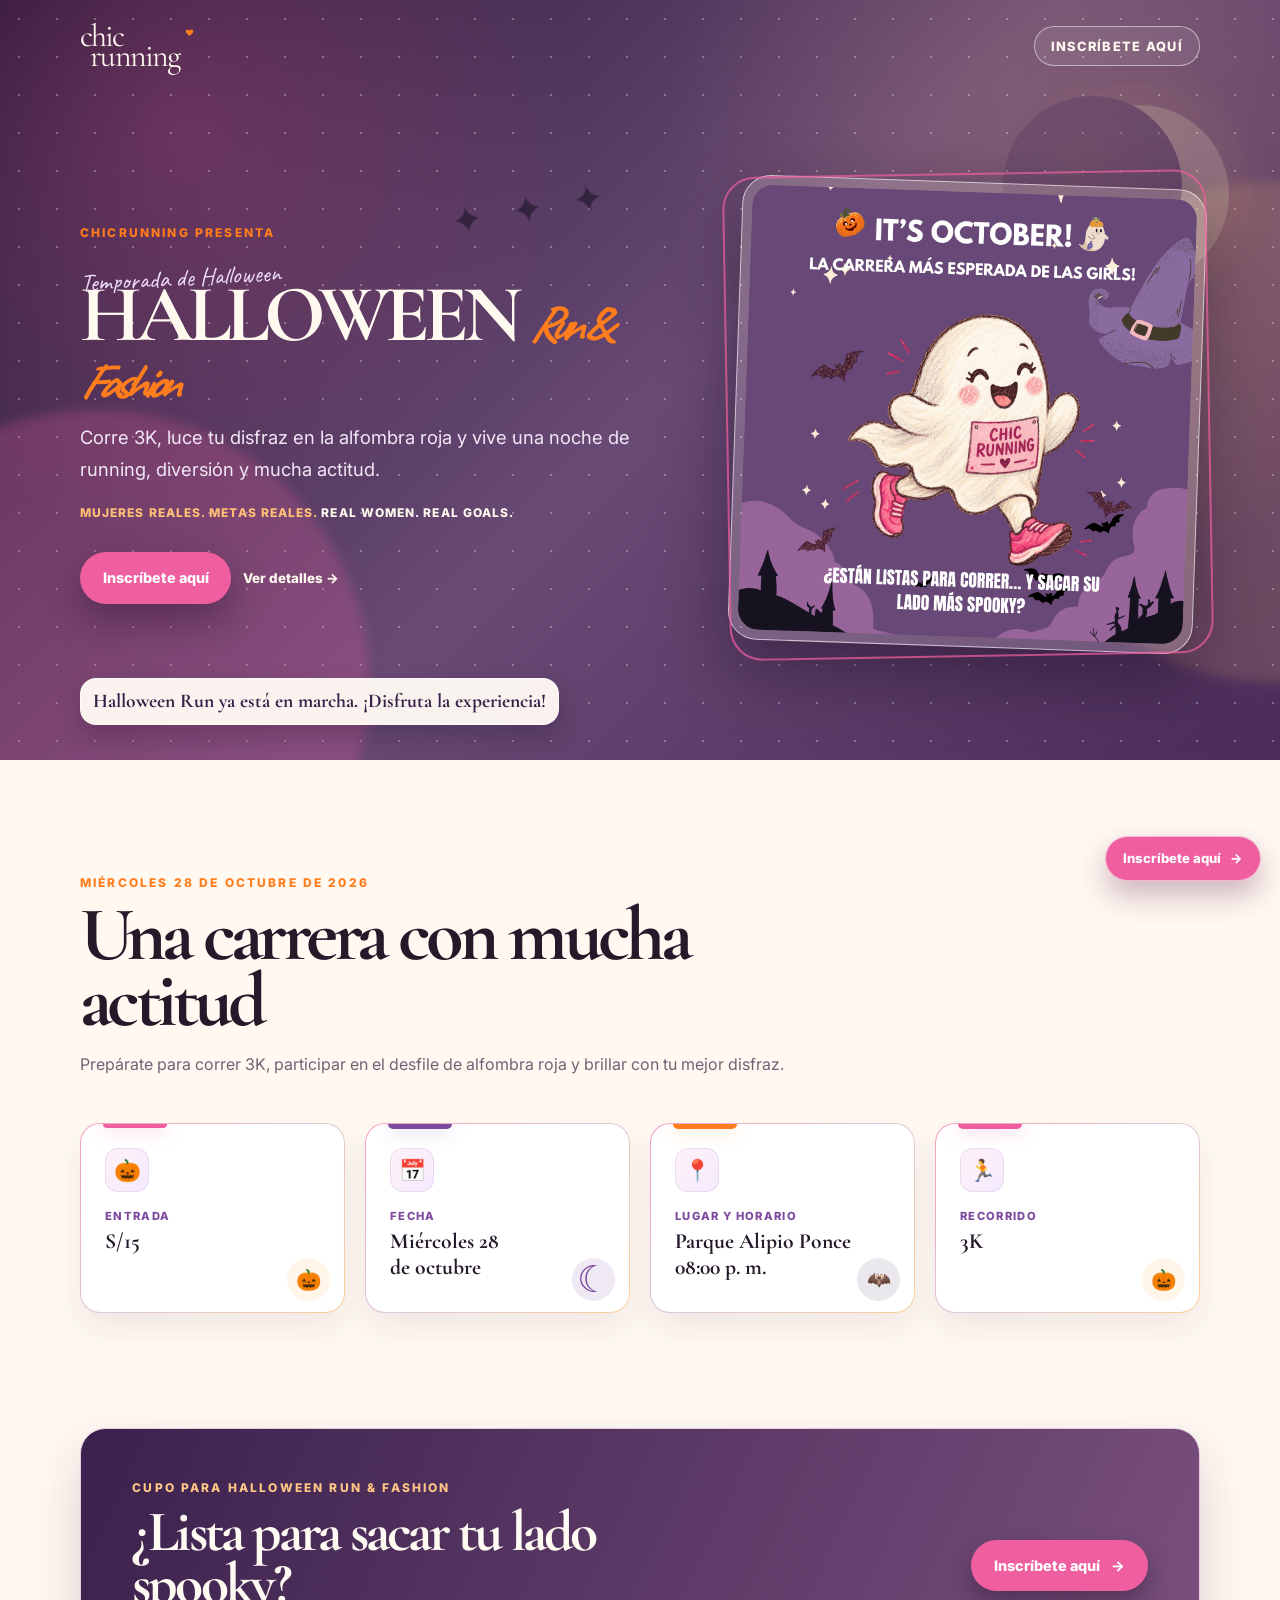
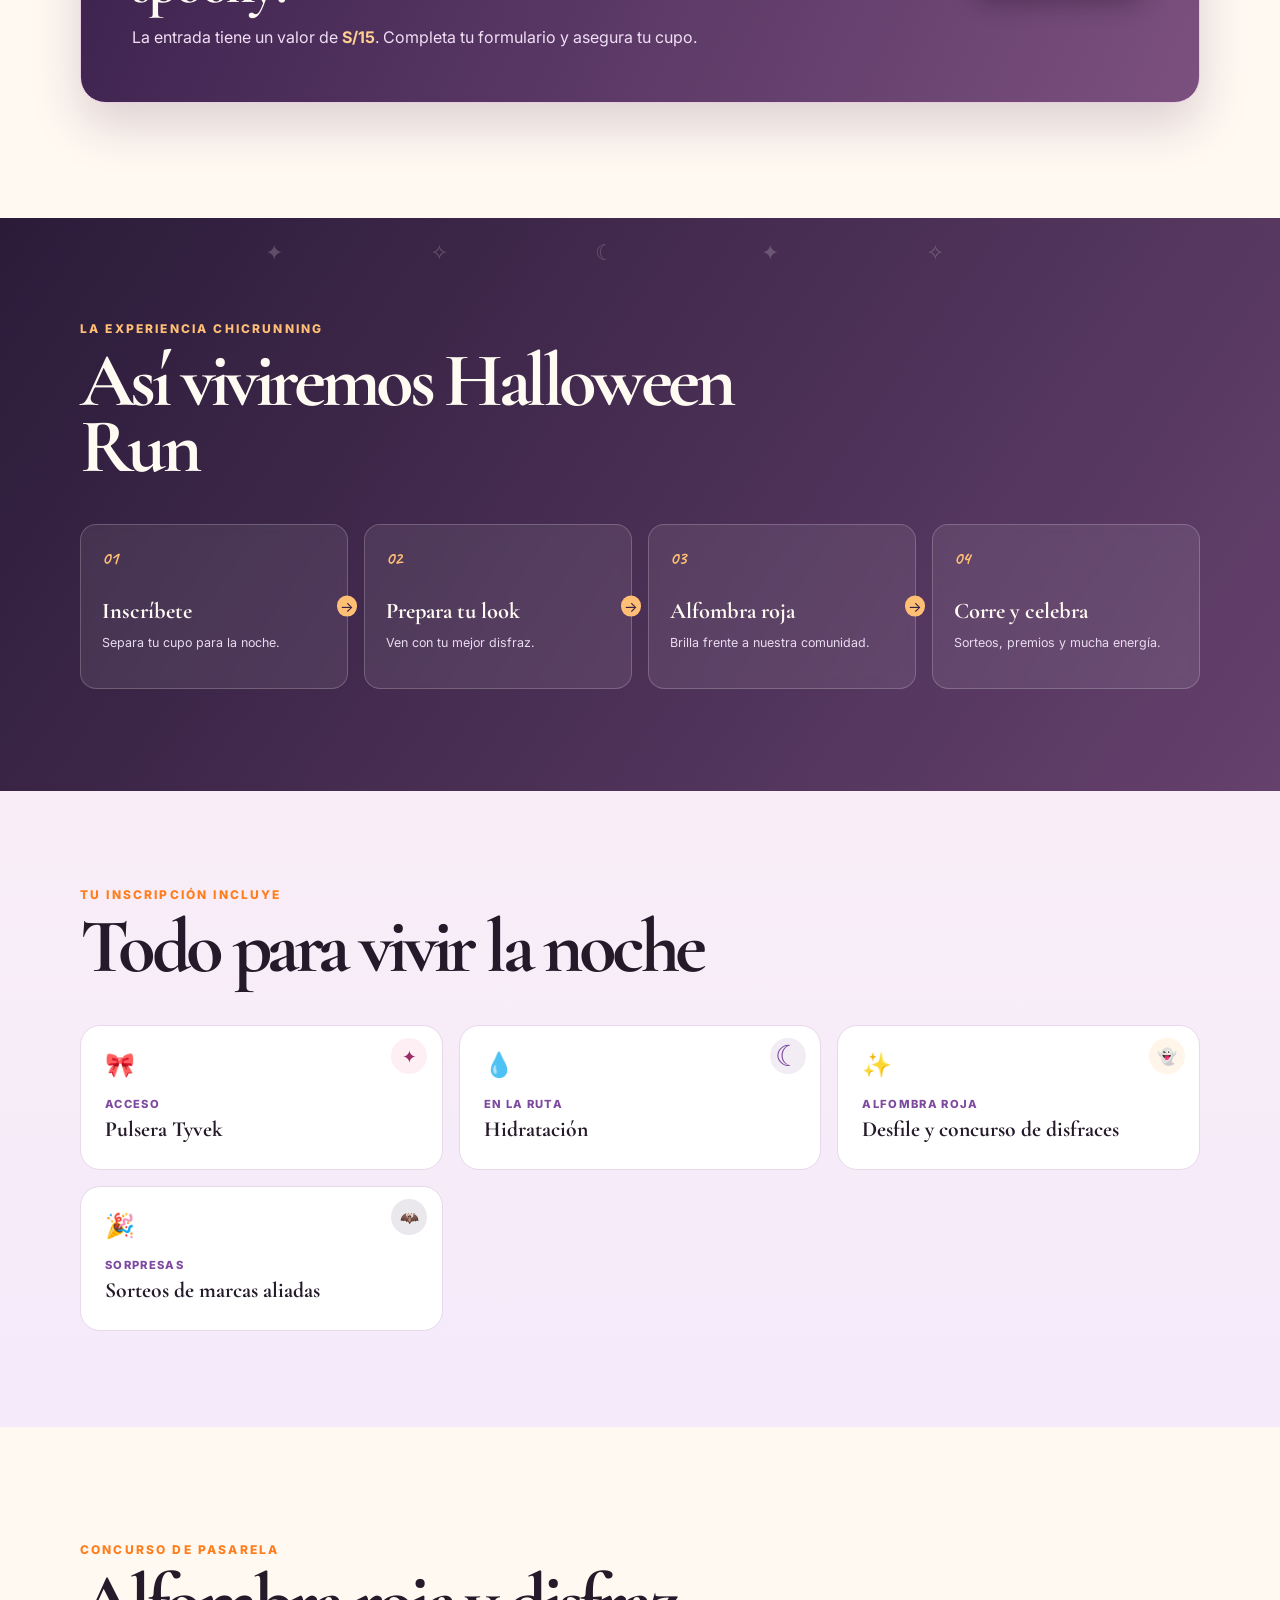
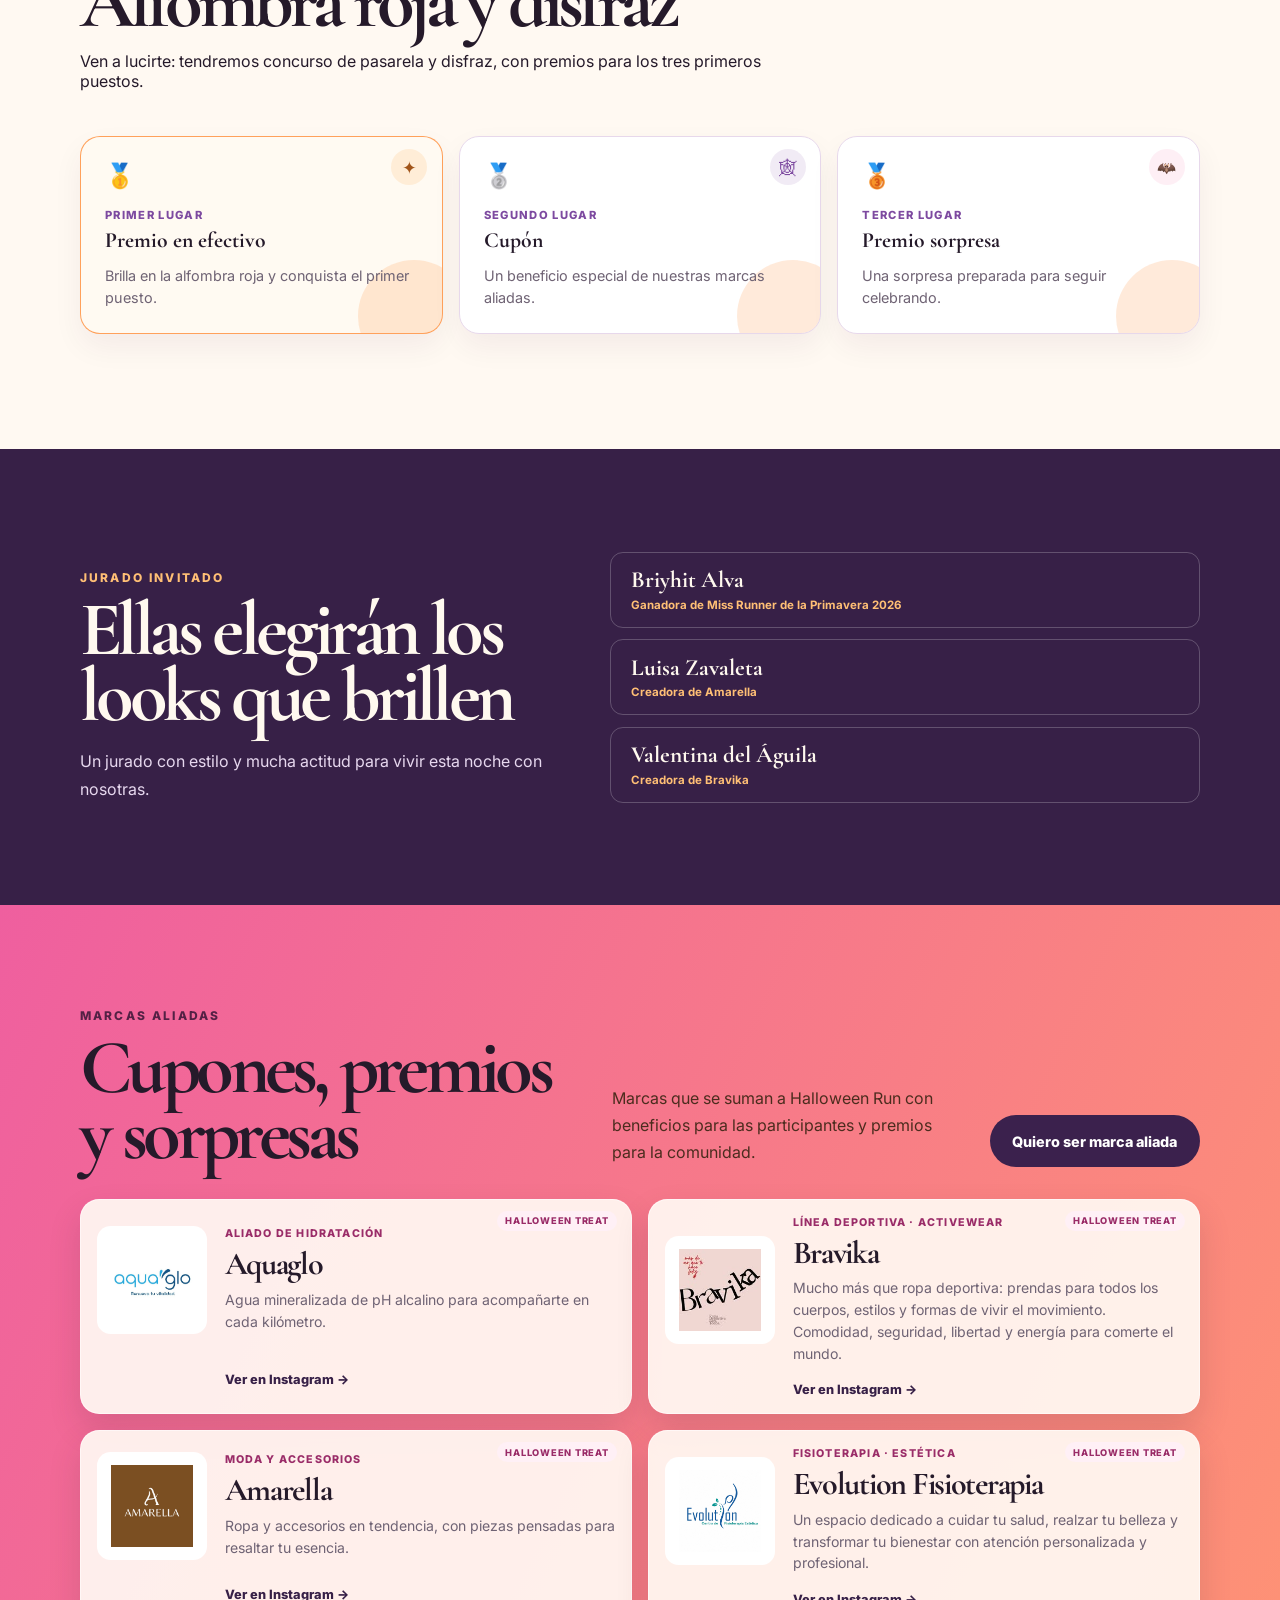
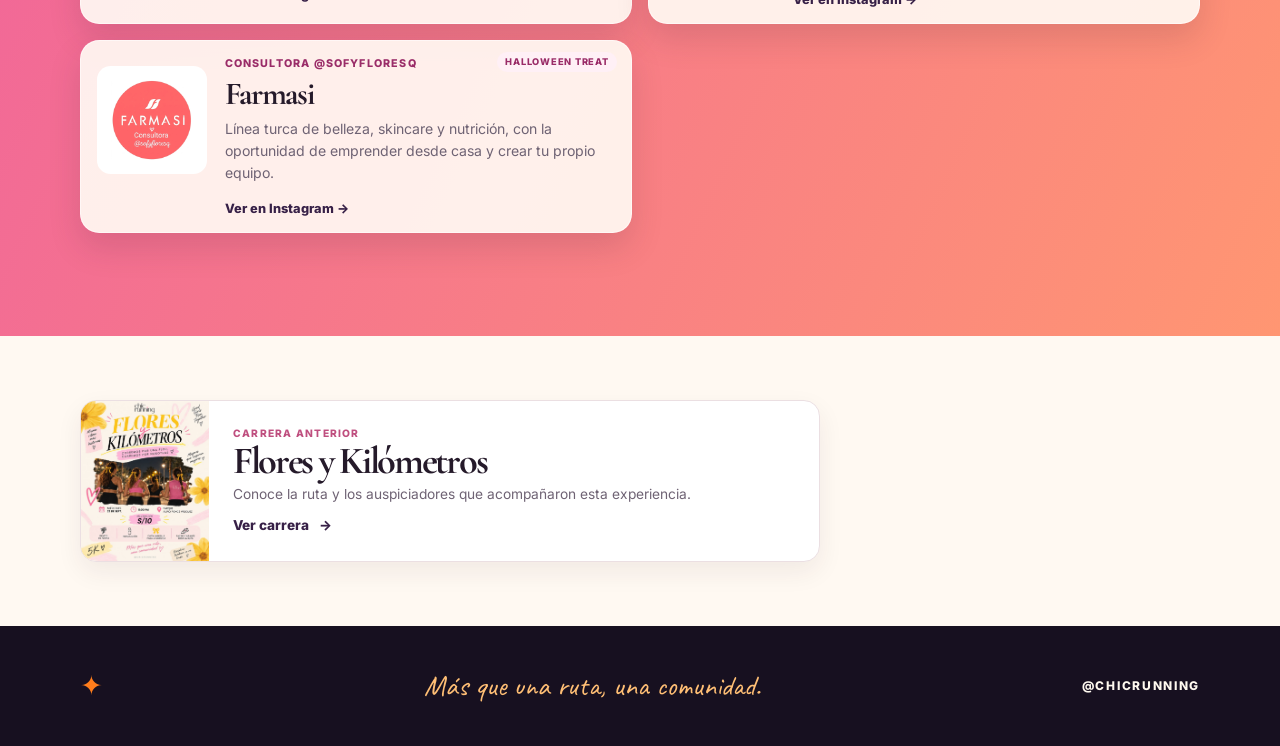
==== commit f1d2614a: "feat : se agrega sponsor farmasi" ====
--- a/index.html
+++ b/index.html
@@ -49,7 +49,7 @@
       <section class="include reveal" aria-labelledby="include-title"><div class="container"><div class="section-heading"><p class="eyebrow">Tu inscripci&oacute;n incluye</p><h2 id="include-title">Todo para vivir la noche</h2></div><div class="include-grid"><article class="include-card"><span aria-hidden="true">&#127872;</span><small>Acceso</small><strong>Pulsera Tyvek</strong></article><article class="include-card"><span aria-hidden="true">&#128167;</span><small>En la ruta</small><strong>Hidrataci&oacute;n</strong></article><article class="include-card"><span aria-hidden="true">&#10024;</span><small>Alfombra roja</small><strong>Desfile y concurso de disfraces</strong></article><article class="include-card"><span aria-hidden="true">&#127881;</span><small>Sorpresas</small><strong>Sorteos de marcas aliadas</strong></article></div></div></section>
       <section class="prizes container reveal" aria-labelledby="prizes-title"><p class="eyebrow">Concurso de pasarela</p><h2 id="prizes-title">Alfombra roja y disfraz</h2><p class="section-heading">Ven a lucirte: tendremos concurso de pasarela y disfraz, con premios para los tres primeros puestos.</p><div class="prize-grid"><article class="prize-card prize-card--first"><span aria-hidden="true">&#129351;</span><small>Primer lugar</small><strong>Premio en efectivo</strong><p>Brilla en la alfombra roja y conquista el primer puesto.</p></article><article class="prize-card"><span aria-hidden="true">&#129352;</span><small>Segundo lugar</small><strong>Cup&oacute;n</strong><p>Un beneficio especial de nuestras marcas aliadas.</p></article><article class="prize-card"><span aria-hidden="true">&#129353;</span><small>Tercer lugar</small><strong>Premio sorpresa</strong><p>Una sorpresa preparada para seguir celebrando.</p></article></div></section>
       <section class="jury reveal" aria-labelledby="jury-title"><div class="container jury__content"><div><p class="eyebrow">Jurado invitado</p><h2 id="jury-title">Ellas elegir&aacute;n los looks que brillen</h2><p>Un jurado con estilo y mucha actitud para vivir esta noche con nosotras.</p></div><div class="jury-list"><article><strong>Briyhit Alva</strong><small>Ganadora de Miss Runner de la Primavera 2026</small></article><article><strong>Luisa Zavaleta</strong><small>Creadora de Amarella</small></article><article><strong>Valentina del &Aacute;guila</strong><small>Creadora de Bravika</small></article></div></div></section>
-      <section class="allies reveal" id="auspiciadores" aria-labelledby="allies-title"><div class="container allies__content"><div><p class="eyebrow">Marcas aliadas</p><h2 id="allies-title">Cupones, premios y sorpresas</h2></div><p>Marcas que se suman a Halloween Run con beneficios para las participantes y premios para la comunidad.</p><a class="btn btn--dark" href="https://www.instagram.com/chicrunning/" target="_blank" rel="noopener noreferrer">Quiero ser marca aliada</a></div><div class="container allies__grid"><article class="ally-card"><div class="ally-card__logo"><img src="assets/sponsors/aguaglo.jpg" alt="Logo de Aquaglo" /></div><div><p class="ally-card__label">Aliado de hidrataci&oacute;n</p><h3>Aquaglo</h3><p>Agua mineralizada de pH alcalino para acompa&ntilde;arte en cada kil&oacute;metro.</p></div><a class="ally-card__link" href="https://www.instagram.com/aquagloperu/" target="_blank" rel="noopener noreferrer">Ver en Instagram <span aria-hidden="true">&#8594;</span></a></article><article class="ally-card"><div class="ally-card__logo"><img src="assets/sponsors/bravika.jpg" alt="Logo de Bravika" /></div><div><p class="ally-card__label">L&iacute;nea deportiva · Activewear</p><h3>Bravika</h3><p>Mucho m&aacute;s que ropa deportiva: prendas para todos los cuerpos, estilos y formas de vivir el movimiento. Comodidad, seguridad, libertad y energ&iacute;a para comerte el mundo.</p></div><a class="ally-card__link" href="https://www.instagram.com/bravi_ka?cplk=MWlnZ2piYm5sYXhlag%3D%3D" target="_blank" rel="noopener noreferrer">Ver en Instagram <span aria-hidden="true">&#8594;</span></a></article><article class="ally-card"><div class="ally-card__logo"><img src="assets/sponsors/amarella.jpeg" alt="Logo de Amarella" /></div><div><p class="ally-card__label">Moda y accesorios</p><h3>Amarella</h3><p>Ropa y accesorios en tendencia, con piezas pensadas para restaurar tu esencia.</p></div><a class="ally-card__link" href="https://www.instagram.com/amarella.peru/" target="_blank" rel="noopener noreferrer">Ver en Instagram <span aria-hidden="true">&#8594;</span></a></article><article class="ally-card"><div class="ally-card__logo"><img src="assets/sponsors/evolution.jpeg" alt="Logo de Evolution Fisioterapia" /></div><div><p class="ally-card__label">Fisioterapia · Est&eacute;tica</p><h3>Evolution Fisioterapia</h3><p>Un espacio dedicado a cuidar tu salud, realzar tu belleza y transformar tu bienestar con atenci&oacute;n personalizada y profesional.</p></div><a class="ally-card__link" href="https://www.instagram.com/evolutionfisioestetica/" target="_blank" rel="noopener noreferrer">Ver en Instagram <span aria-hidden="true">&#8594;</span></a></article></div></section>
+      <section class="allies reveal" id="auspiciadores" aria-labelledby="allies-title"><div class="container allies__content"><div><p class="eyebrow">Marcas aliadas</p><h2 id="allies-title">Cupones, premios y sorpresas</h2></div><p>Marcas que se suman a Halloween Run con beneficios para las participantes y premios para la comunidad.</p><a class="btn btn--dark" href="https://www.instagram.com/chicrunning/" target="_blank" rel="noopener noreferrer">Quiero ser marca aliada</a></div><div class="container allies__grid"><article class="ally-card"><div class="ally-card__logo"><img src="assets/sponsors/aguaglo.jpg" alt="Logo de Aquaglo" /></div><div><p class="ally-card__label">Aliado de hidrataci&oacute;n</p><h3>Aquaglo</h3><p>Agua mineralizada de pH alcalino para acompa&ntilde;arte en cada kil&oacute;metro.</p></div><a class="ally-card__link" href="https://www.instagram.com/aquagloperu/" target="_blank" rel="noopener noreferrer">Ver en Instagram <span aria-hidden="true">&#8594;</span></a></article><article class="ally-card"><div class="ally-card__logo"><img src="assets/sponsors/bravika.jpg" alt="Logo de Bravika" /></div><div><p class="ally-card__label">L&iacute;nea deportiva · Activewear</p><h3>Bravika</h3><p>Mucho m&aacute;s que ropa deportiva: prendas para todos los cuerpos, estilos y formas de vivir el movimiento. Comodidad, seguridad, libertad y energ&iacute;a para comerte el mundo.</p></div><a class="ally-card__link" href="https://www.instagram.com/bravi_ka?cplk=MWlnZ2piYm5sYXhlag%3D%3D" target="_blank" rel="noopener noreferrer">Ver en Instagram <span aria-hidden="true">&#8594;</span></a></article><article class="ally-card"><div class="ally-card__logo"><img src="assets/sponsors/amarella.jpeg" alt="Logo de Amarella" /></div><div><p class="ally-card__label">Moda y accesorios</p><h3>Amarella</h3><p>Ropa y accesorios en tendencia, con piezas pensadas para resaltar tu esencia.</p></div><a class="ally-card__link" href="https://www.instagram.com/amarella.peru/" target="_blank" rel="noopener noreferrer">Ver en Instagram <span aria-hidden="true">&#8594;</span></a></article><article class="ally-card"><div class="ally-card__logo"><img src="assets/sponsors/evolution.jpeg" alt="Logo de Evolution Fisioterapia" /></div><div><p class="ally-card__label">Fisioterapia · Est&eacute;tica</p><h3>Evolution Fisioterapia</h3><p>Un espacio dedicado a cuidar tu salud, realzar tu belleza y transformar tu bienestar con atenci&oacute;n personalizada y profesional.</p></div><a class="ally-card__link" href="https://www.instagram.com/evolutionfisioestetica/" target="_blank" rel="noopener noreferrer">Ver en Instagram <span aria-hidden="true">&#8594;</span></a></article></div></section>
       <section class="history history--compact container reveal" id="historia" aria-label="Carrera anterior"><article class="race-card"><img src="assets/flores-y-kilometros.jpeg" alt="Afiche de Flores y Kil&oacute;metros" /><div class="race-card__content"><p class="race-card__label">Carrera anterior</p><h3>Flores y Kil&oacute;metros</h3><p>Conoce la ruta y los auspiciadores que acompa&ntilde;aron esta experiencia.</p><a class="text-link" href="carreras/flores-y-kilometros/index.html">Ver carrera <span aria-hidden="true">&#8594;</span></a></div></article></section>
     </main>
     <footer class="footer"><div class="container footer__content"><span class="footer__spark" aria-hidden="true">&#10022;</span><p>M&aacute;s que una ruta, una comunidad.</p><a href="https://www.instagram.com/chicrunning/" target="_blank" rel="noopener noreferrer">@chicrunning</a></div></footer>
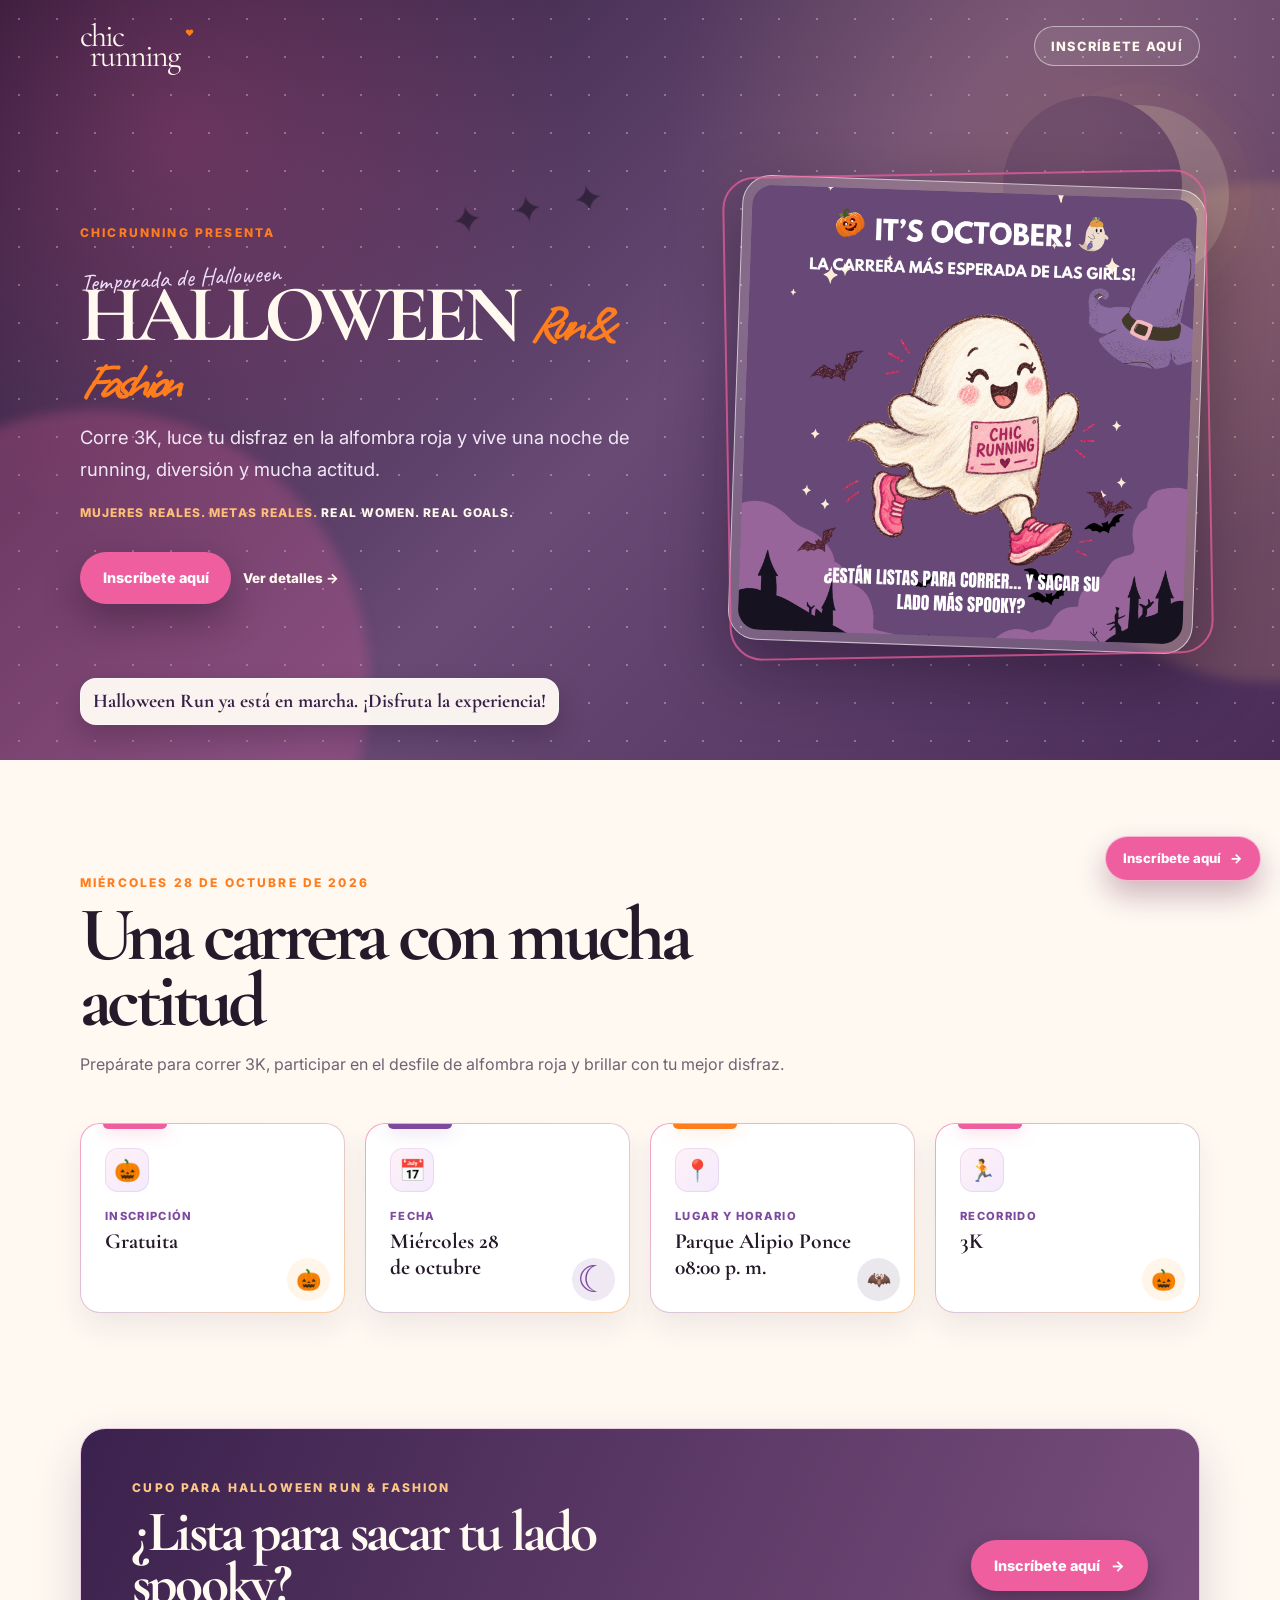
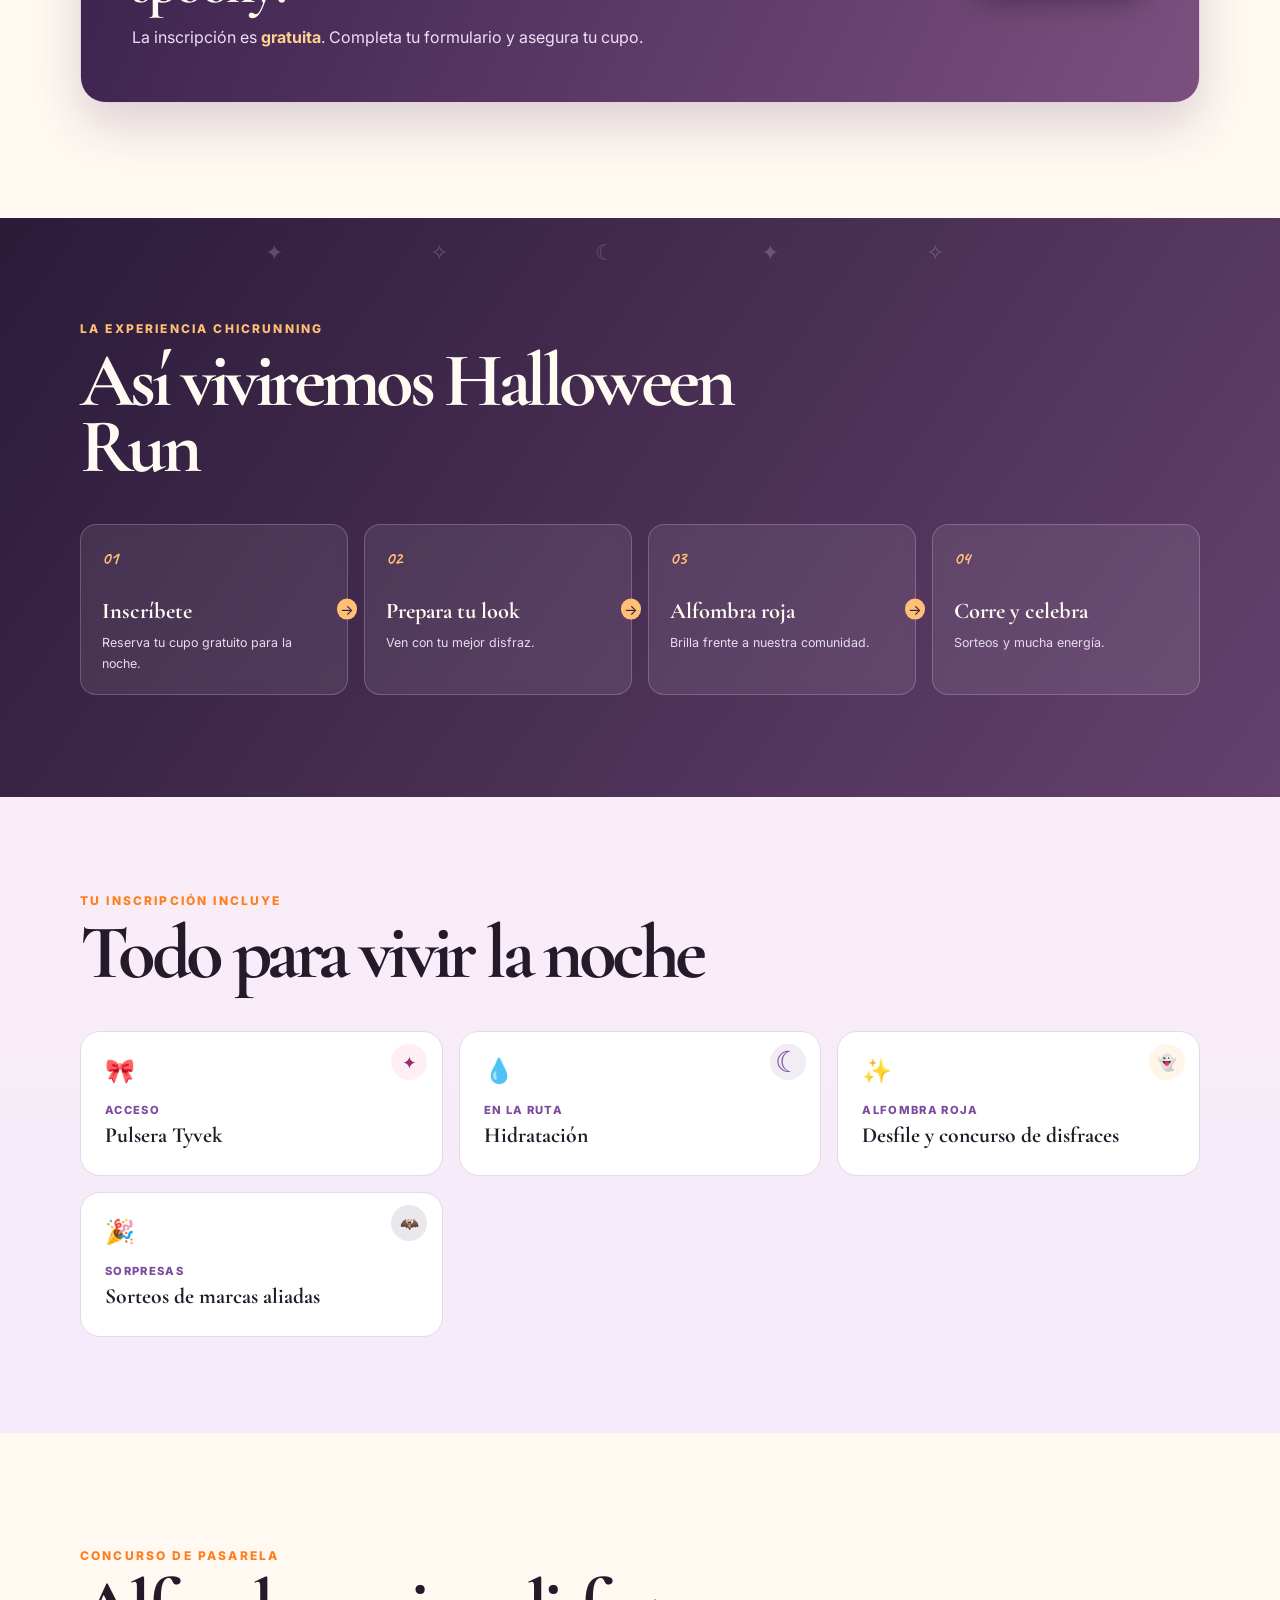
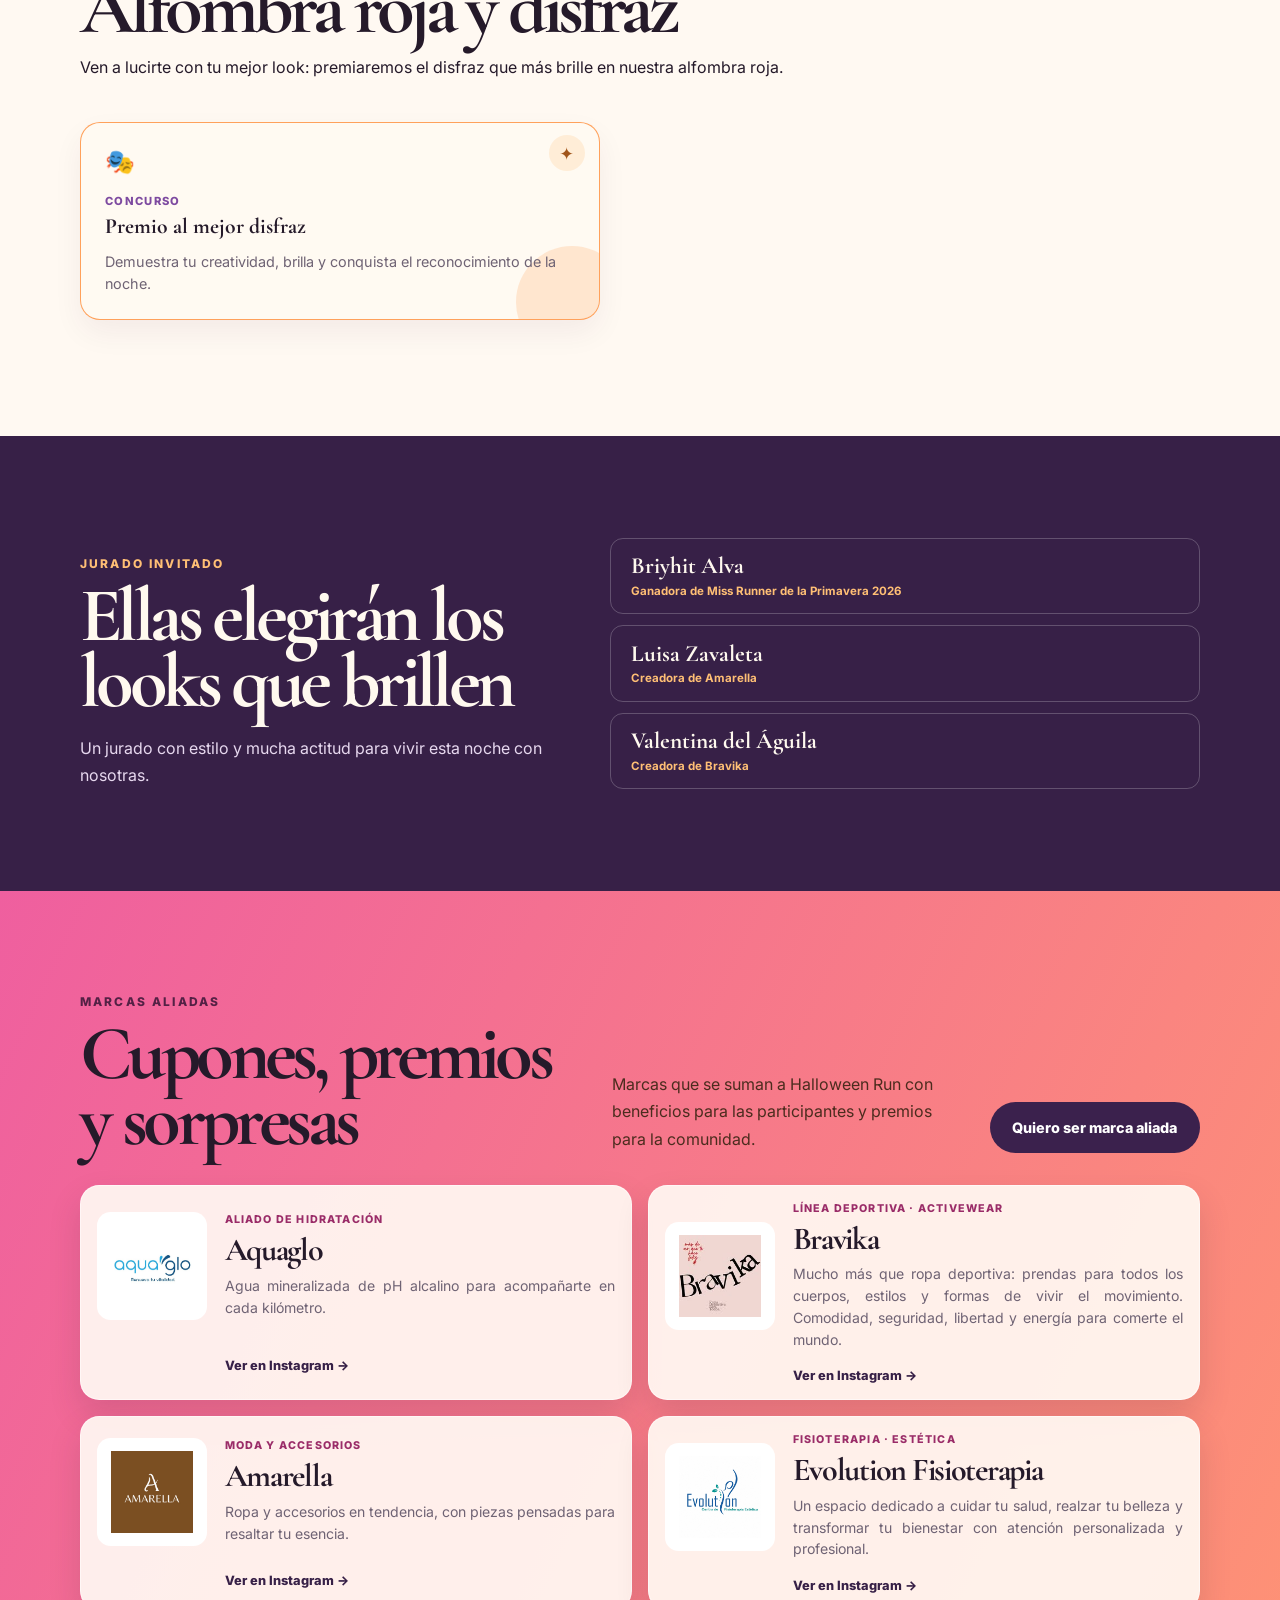
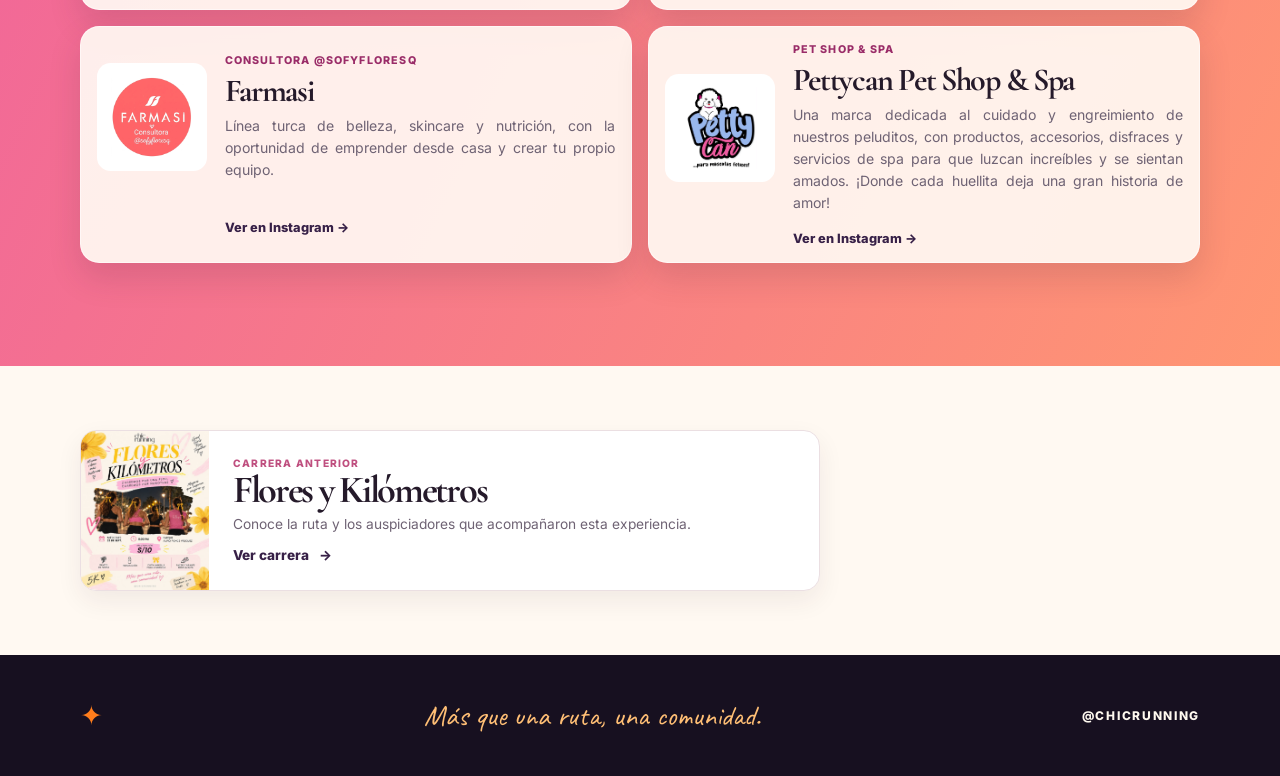
==== commit 5d46cbc3: "feat: actualiza inscripción gratuita de Halloween Run" ====
--- a/index.html
+++ b/index.html
@@ -15,7 +15,7 @@
     <header class="hero" id="inicio">
       <nav class="topbar container" aria-label="Navegaci&oacute;n principal">
         <a class="brand" href="#inicio" aria-label="ChicRunning, inicio"><span class="brand__chic">chic</span><span class="brand__running">running</span><span class="brand__heart" aria-hidden="true">&hearts;</span></a>
-        <a class="nav-link nav-link--cta signup-link" href="https://docs.google.com/forms/d/e/1FAIpQLSfeSYT3TLUmYK3MiECmL5yMyA3HdA69gMNfRSUvAxg-rIfJpw/viewform" target="_blank" rel="noopener noreferrer">Inscr&iacute;bete aqu&iacute;</a>
+        <a class="nav-link nav-link--cta signup-link" href="https://forms.gle/UzFH6JLGTyWy4miV9" target="_blank" rel="noopener noreferrer">Inscr&iacute;bete aqu&iacute;</a>
       </nav>
       <div class="hero__glow hero__glow--one" aria-hidden="true"></div><div class="hero__glow hero__glow--two" aria-hidden="true"></div>
       <div class="hero__content container">
@@ -24,7 +24,7 @@
           <h1>Halloween <em>Run &amp; Fashion</em></h1>
           <p class="hero__lead">Corre 3K, luce tu disfraz en la alfombra roja y vive una noche de running, diversi&oacute;n y mucha actitud.</p>
           <p class="brand-slogan">Mujeres reales. Metas reales. <span lang="en">Real women. Real goals.</span></p>
-          <div class="hero__actions"><a class="btn btn--primary signup-link" href="https://docs.google.com/forms/d/e/1FAIpQLSfeSYT3TLUmYK3MiECmL5yMyA3HdA69gMNfRSUvAxg-rIfJpw/viewform" target="_blank" rel="noopener noreferrer">Inscr&iacute;bete aqu&iacute;</a><a class="hero__details-link" href="#detalles">Ver detalles <span aria-hidden="true">&#8594;</span></a></div>
+          <div class="hero__actions"><a class="btn btn--primary signup-link" href="https://forms.gle/UzFH6JLGTyWy4miV9" target="_blank" rel="noopener noreferrer">Inscr&iacute;bete aqu&iacute;</a><a class="hero__details-link" href="#detalles">Ver detalles <span aria-hidden="true">&#8594;</span></a></div>
         </div>
         <figure class="hero__poster"><img src="assets/halloween.jpeg" alt="Afiche de Halloween Run de ChicRunning: It’s October" /></figure>
       </div>
@@ -35,24 +35,31 @@
       <section class="details container reveal" id="detalles" aria-labelledby="details-title">
         <div class="section-heading"><p class="eyebrow">Mi&eacute;rcoles 28 de octubre de 2026</p><h2 id="details-title">Una carrera con mucha actitud</h2><p>Prep&aacute;rate para correr 3K, participar en el desfile de alfombra roja y brillar con tu mejor disfraz.</p></div>
         <div class="detail-grid">
-          <article class="detail-card"><span aria-hidden="true">&#127875;</span><small>Entrada</small><strong>S/15</strong></article>
+          <article class="detail-card"><span aria-hidden="true">&#127875;</span><small>Inscripci&oacute;n</small><strong>Gratuita</strong></article>
           <article class="detail-card"><span aria-hidden="true">&#128197;</span><small>Fecha</small><strong>Mi&eacute;rcoles 28<br />de octubre</strong></article>
           <article class="detail-card"><span aria-hidden="true">&#128205;</span><small>Lugar y horario</small><strong>Parque Alipio Ponce<br />08:00 p. m.</strong></article>
           <article class="detail-card"><span aria-hidden="true">&#127939;</span><small>Recorrido</small><strong>3K</strong></article>
         </div>
       </section>
       <section class="signup container reveal" id="inscribete" aria-labelledby="signup-title">
-        <div><p class="eyebrow">Cupo para Halloween Run &amp; Fashion</p><h2 id="signup-title">&iquest;Lista para sacar tu lado spooky?</h2><p>La entrada tiene un valor de <strong>S/15</strong>. Completa tu formulario y asegura tu cupo.</p></div>
-        <a class="btn btn--signup signup-link" href="https://docs.google.com/forms/d/e/1FAIpQLSfeSYT3TLUmYK3MiECmL5yMyA3HdA69gMNfRSUvAxg-rIfJpw/viewform" target="_blank" rel="noopener noreferrer">Inscr&iacute;bete aqu&iacute;<span aria-hidden="true">&#8594;</span></a>
+        <div><p class="eyebrow">Cupo para Halloween Run &amp; Fashion</p><h2 id="signup-title">&iquest;Lista para sacar tu lado spooky?</h2><p>La inscripci&oacute;n es <strong>gratuita</strong>. Completa tu formulario y asegura tu cupo.</p></div>
+        <a class="btn btn--signup signup-link" href="https://forms.gle/UzFH6JLGTyWy4miV9" target="_blank" rel="noopener noreferrer">Inscr&iacute;bete aqu&iacute;<span aria-hidden="true">&#8594;</span></a>
       </section>
-      <section class="experience reveal" aria-labelledby="experience-title"><div class="container"><div class="section-heading"><p class="eyebrow">La experiencia ChicRunning</p><h2 id="experience-title">As&iacute; viviremos Halloween Run</h2></div><ol class="experience__steps"><li><span>01</span><strong>Inscr&iacute;bete</strong><small>Separa tu cupo para la noche.</small></li><li><span>02</span><strong>Prepara tu look</strong><small>Ven con tu mejor disfraz.</small></li><li><span>03</span><strong>Alfombra roja</strong><small>Brilla frente a nuestra comunidad.</small></li><li><span>04</span><strong>Corre y celebra</strong><small>Sorteos, premios y mucha energ&iacute;a.</small></li></ol></div></section>
+      <section class="experience reveal" aria-labelledby="experience-title"><div class="container"><div class="section-heading"><p class="eyebrow">La experiencia ChicRunning</p><h2 id="experience-title">As&iacute; viviremos Halloween Run</h2></div><ol class="experience__steps"><li><span>01</span><strong>Inscr&iacute;bete</strong><small>Reserva tu cupo gratuito para la noche.</small></li><li><span>02</span><strong>Prepara tu look</strong><small>Ven con tu mejor disfraz.</small></li><li><span>03</span><strong>Alfombra roja</strong><small>Brilla frente a nuestra comunidad.</small></li><li><span>04</span><strong>Corre y celebra</strong><small>Sorteos y mucha energ&iacute;a.</small></li></ol></div></section>
       <section class="include reveal" aria-labelledby="include-title"><div class="container"><div class="section-heading"><p class="eyebrow">Tu inscripci&oacute;n incluye</p><h2 id="include-title">Todo para vivir la noche</h2></div><div class="include-grid"><article class="include-card"><span aria-hidden="true">&#127872;</span><small>Acceso</small><strong>Pulsera Tyvek</strong></article><article class="include-card"><span aria-hidden="true">&#128167;</span><small>En la ruta</small><strong>Hidrataci&oacute;n</strong></article><article class="include-card"><span aria-hidden="true">&#10024;</span><small>Alfombra roja</small><strong>Desfile y concurso de disfraces</strong></article><article class="include-card"><span aria-hidden="true">&#127881;</span><small>Sorpresas</small><strong>Sorteos de marcas aliadas</strong></article></div></div></section>
-      <section class="prizes container reveal" aria-labelledby="prizes-title"><p class="eyebrow">Concurso de pasarela</p><h2 id="prizes-title">Alfombra roja y disfraz</h2><p class="section-heading">Ven a lucirte: tendremos concurso de pasarela y disfraz, con premios para los tres primeros puestos.</p><div class="prize-grid"><article class="prize-card prize-card--first"><span aria-hidden="true">&#129351;</span><small>Primer lugar</small><strong>Premio en efectivo</strong><p>Brilla en la alfombra roja y conquista el primer puesto.</p></article><article class="prize-card"><span aria-hidden="true">&#129352;</span><small>Segundo lugar</small><strong>Cup&oacute;n</strong><p>Un beneficio especial de nuestras marcas aliadas.</p></article><article class="prize-card"><span aria-hidden="true">&#129353;</span><small>Tercer lugar</small><strong>Premio sorpresa</strong><p>Una sorpresa preparada para seguir celebrando.</p></article></div></section>
+      <section class="prizes container reveal" aria-labelledby="prizes-title">
+        <p class="eyebrow">Concurso de pasarela</p>
+        <h2 id="prizes-title">Alfombra roja y disfraz</h2>
+        <p class="section-heading">Ven a lucirte con tu mejor look: premiaremos el disfraz que m&aacute;s brille en nuestra alfombra roja.</p>
+        <div class="prize-grid prize-grid--single">
+          <article class="prize-card prize-card--first"><span aria-hidden="true">&#127917;</span><small>Concurso</small><strong>Premio al mejor disfraz</strong><p>Demuestra tu creatividad, brilla y conquista el reconocimiento de la noche.</p></article>
+        </div>
+      </section>
       <section class="jury reveal" aria-labelledby="jury-title"><div class="container jury__content"><div><p class="eyebrow">Jurado invitado</p><h2 id="jury-title">Ellas elegir&aacute;n los looks que brillen</h2><p>Un jurado con estilo y mucha actitud para vivir esta noche con nosotras.</p></div><div class="jury-list"><article><strong>Briyhit Alva</strong><small>Ganadora de Miss Runner de la Primavera 2026</small></article><article><strong>Luisa Zavaleta</strong><small>Creadora de Amarella</small></article><article><strong>Valentina del &Aacute;guila</strong><small>Creadora de Bravika</small></article></div></div></section>
       <section class="allies reveal" id="auspiciadores" aria-labelledby="allies-title"><div class="container allies__content"><div><p class="eyebrow">Marcas aliadas</p><h2 id="allies-title">Cupones, premios y sorpresas</h2></div><p>Marcas que se suman a Halloween Run con beneficios para las participantes y premios para la comunidad.</p><a class="btn btn--dark" href="https://www.instagram.com/chicrunning/" target="_blank" rel="noopener noreferrer">Quiero ser marca aliada</a></div><div class="container allies__grid"><article class="ally-card"><div class="ally-card__logo"><img src="assets/sponsors/aguaglo.jpg" alt="Logo de Aquaglo" /></div><div><p class="ally-card__label">Aliado de hidrataci&oacute;n</p><h3>Aquaglo</h3><p>Agua mineralizada de pH alcalino para acompa&ntilde;arte en cada kil&oacute;metro.</p></div><a class="ally-card__link" href="https://www.instagram.com/aquagloperu/" target="_blank" rel="noopener noreferrer">Ver en Instagram <span aria-hidden="true">&#8594;</span></a></article><article class="ally-card"><div class="ally-card__logo"><img src="assets/sponsors/bravika.jpg" alt="Logo de Bravika" /></div><div><p class="ally-card__label">L&iacute;nea deportiva · Activewear</p><h3>Bravika</h3><p>Mucho m&aacute;s que ropa deportiva: prendas para todos los cuerpos, estilos y formas de vivir el movimiento. Comodidad, seguridad, libertad y energ&iacute;a para comerte el mundo.</p></div><a class="ally-card__link" href="https://www.instagram.com/bravi_ka?cplk=MWlnZ2piYm5sYXhlag%3D%3D" target="_blank" rel="noopener noreferrer">Ver en Instagram <span aria-hidden="true">&#8594;</span></a></article><article class="ally-card"><div class="ally-card__logo"><img src="assets/sponsors/amarella.jpeg" alt="Logo de Amarella" /></div><div><p class="ally-card__label">Moda y accesorios</p><h3>Amarella</h3><p>Ropa y accesorios en tendencia, con piezas pensadas para resaltar tu esencia.</p></div><a class="ally-card__link" href="https://www.instagram.com/amarella.peru/" target="_blank" rel="noopener noreferrer">Ver en Instagram <span aria-hidden="true">&#8594;</span></a></article><article class="ally-card"><div class="ally-card__logo"><img src="assets/sponsors/evolution.jpeg" alt="Logo de Evolution Fisioterapia" /></div><div><p class="ally-card__label">Fisioterapia · Est&eacute;tica</p><h3>Evolution Fisioterapia</h3><p>Un espacio dedicado a cuidar tu salud, realzar tu belleza y transformar tu bienestar con atenci&oacute;n personalizada y profesional.</p></div><a class="ally-card__link" href="https://www.instagram.com/evolutionfisioestetica/" target="_blank" rel="noopener noreferrer">Ver en Instagram <span aria-hidden="true">&#8594;</span></a></article></div></section>
       <section class="history history--compact container reveal" id="historia" aria-label="Carrera anterior"><article class="race-card"><img src="assets/flores-y-kilometros.jpeg" alt="Afiche de Flores y Kil&oacute;metros" /><div class="race-card__content"><p class="race-card__label">Carrera anterior</p><h3>Flores y Kil&oacute;metros</h3><p>Conoce la ruta y los auspiciadores que acompa&ntilde;aron esta experiencia.</p><a class="text-link" href="carreras/flores-y-kilometros/index.html">Ver carrera <span aria-hidden="true">&#8594;</span></a></div></article></section>
     </main>
     <footer class="footer"><div class="container footer__content"><span class="footer__spark" aria-hidden="true">&#10022;</span><p>M&aacute;s que una ruta, una comunidad.</p><a href="https://www.instagram.com/chicrunning/" target="_blank" rel="noopener noreferrer">@chicrunning</a></div></footer>
-    <a class="floating-signup signup-link" href="https://docs.google.com/forms/d/e/1FAIpQLSfeSYT3TLUmYK3MiECmL5yMyA3HdA69gMNfRSUvAxg-rIfJpw/viewform" target="_blank" rel="noopener noreferrer">Inscr&iacute;bete aqu&iacute;<span aria-hidden="true">&#8594;</span></a>
+    <a class="floating-signup signup-link" href="https://forms.gle/UzFH6JLGTyWy4miV9" target="_blank" rel="noopener noreferrer">Inscr&iacute;bete aqu&iacute;<span aria-hidden="true">&#8594;</span></a>
   </body>
 </html>
--- a/halloween.css
+++ b/halloween.css
@@ -80,6 +80,11 @@
   .allies__grid { grid-template-columns: 1fr; }
 }
 
+/* Las tarjetas de aliados muestran únicamente la información de cada marca. */
+.ally-card::before { content: none; display: none; }
+.ally-card div > p:last-child { text-align: justify; text-justify: inter-word; }
+.prize-grid--single { grid-template-columns: minmax(0, 1fr); max-width: 520px; }
+
 @media (max-width: 600px) {
   .container { width: min(100% - 1.25rem, 1120px); }
   .topbar { min-height: 68px; gap: .65rem; }
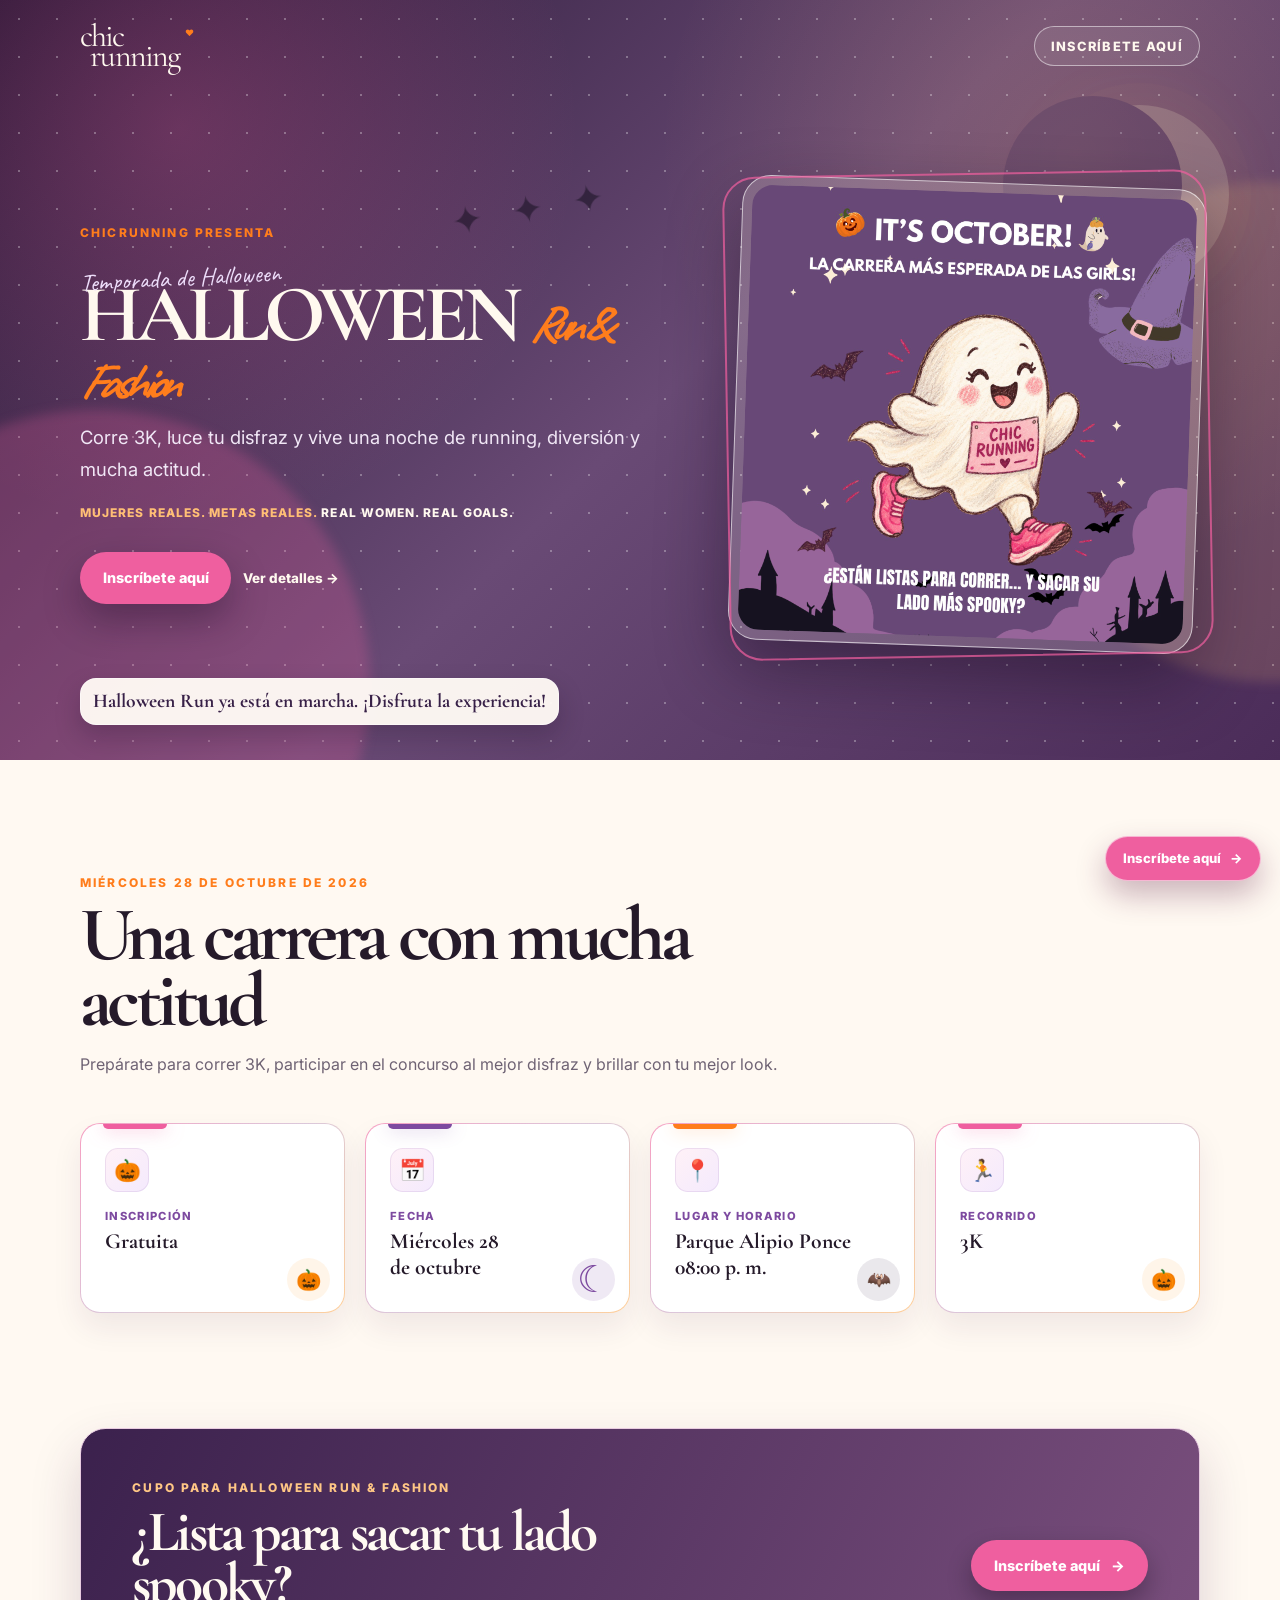
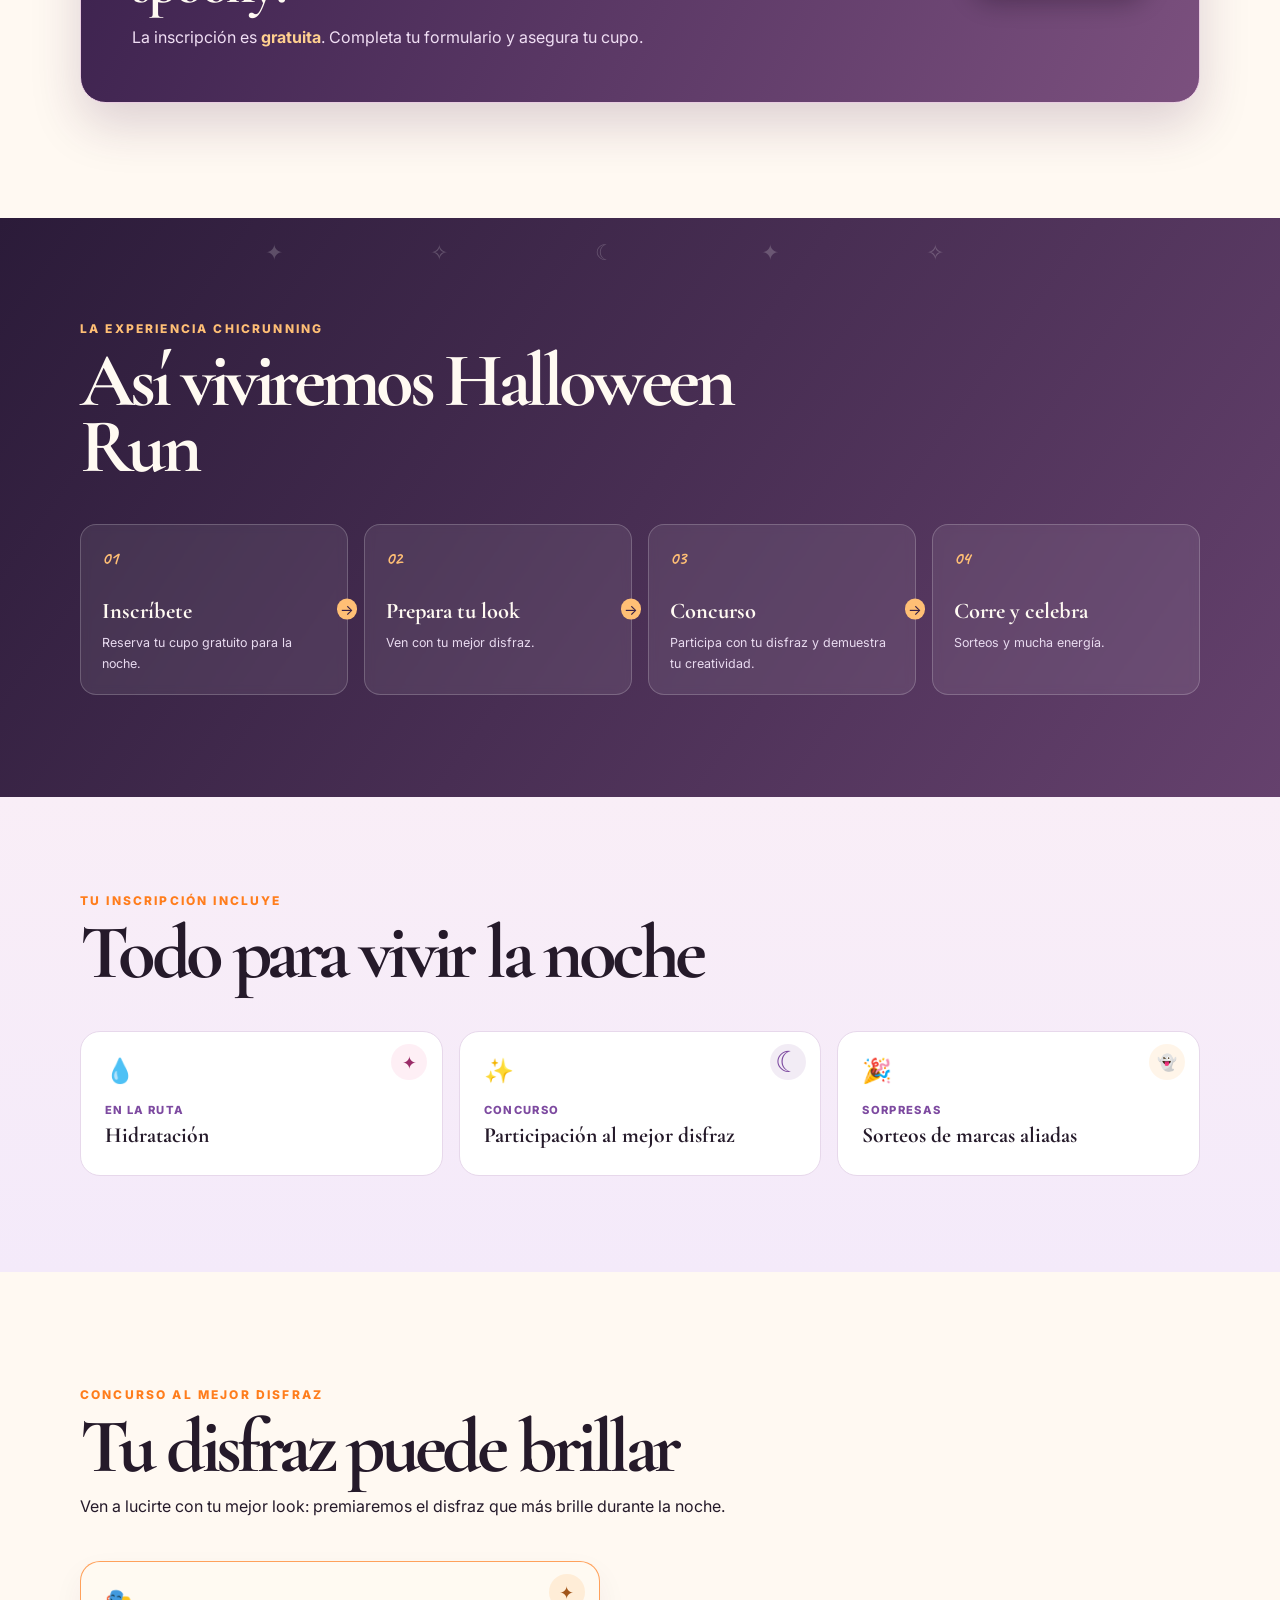
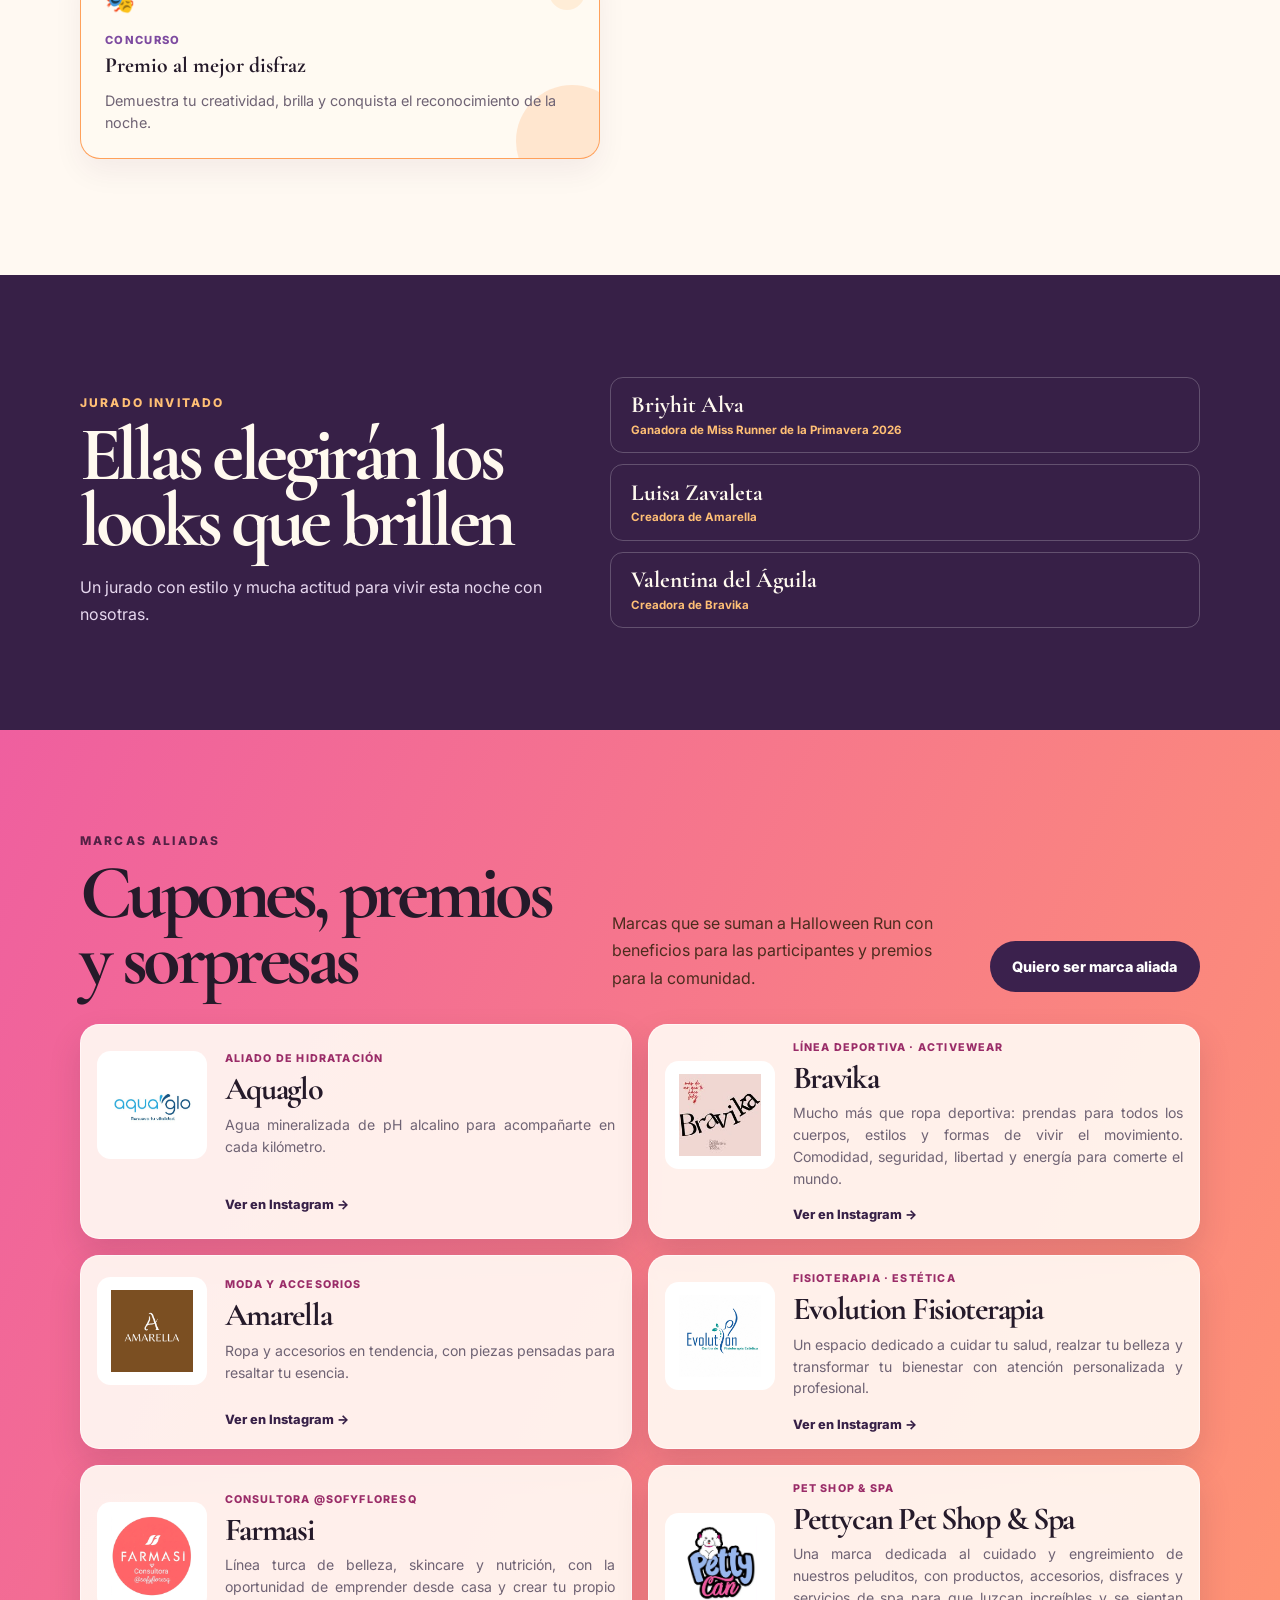
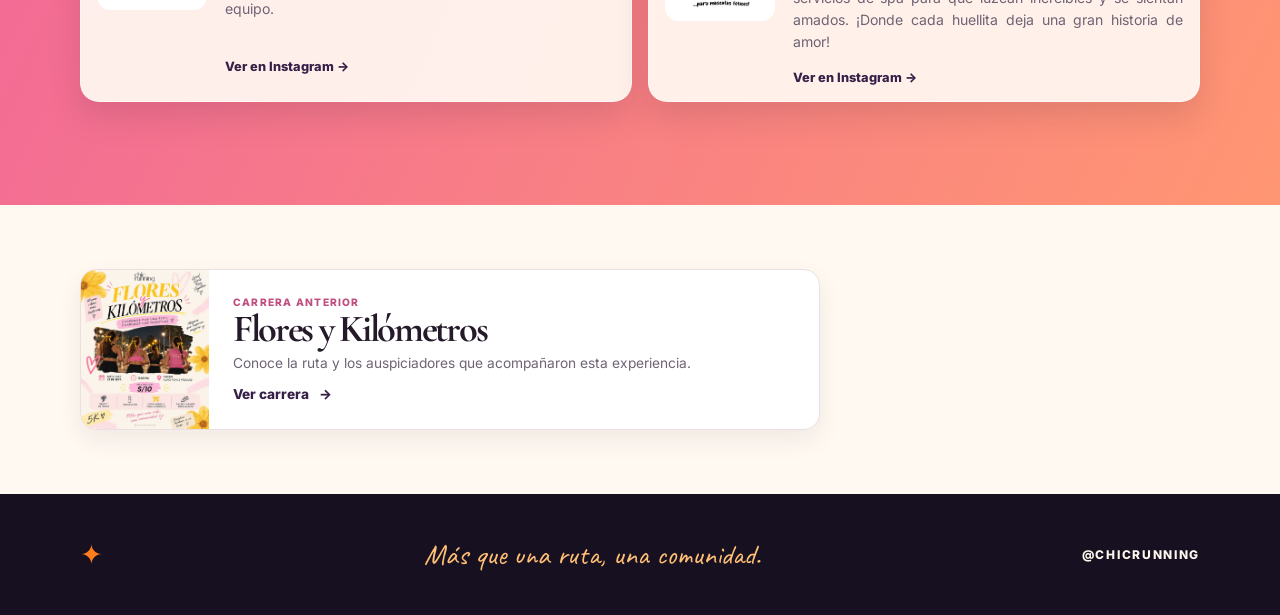
==== commit 1c4e4ea0: "feat: ajusta concurso al mejor disfraz" ====
--- a/index.html
+++ b/index.html
@@ -4,7 +4,7 @@
     <meta charset="UTF-8" />
     <meta name="viewport" content="width=device-width, initial-scale=1.0" />
     <title>Halloween Run &amp; Fashion | ChicRunning</title>
-    <meta name="description" content="Halloween Run & Fashion: carrera 3K, disfraces y alfombra roja de ChicRunning." />
+    <meta name="description" content="Halloween Run & Fashion: carrera 3K, disfraces y sorteos de ChicRunning." />
     <link rel="preconnect" href="https://fonts.googleapis.com" />
     <link rel="preconnect" href="https://fonts.gstatic.com" crossorigin />
     <link href="https://fonts.googleapis.com/css2?family=Caveat:wght@500;600;700&family=Cormorant+Garamond:ital,wght@0,600;0,700;1,600&family=Inter:wght@400;500;600;700;800&display=swap" rel="stylesheet" />
@@ -22,7 +22,7 @@
         <div class="hero__copy">
           <p class="eyebrow">ChicRunning presenta</p><p class="season">Temporada de Halloween</p>
           <h1>Halloween <em>Run &amp; Fashion</em></h1>
-          <p class="hero__lead">Corre 3K, luce tu disfraz en la alfombra roja y vive una noche de running, diversi&oacute;n y mucha actitud.</p>
+          <p class="hero__lead">Corre 3K, luce tu disfraz y vive una noche de running, diversi&oacute;n y mucha actitud.</p>
           <p class="brand-slogan">Mujeres reales. Metas reales. <span lang="en">Real women. Real goals.</span></p>
           <div class="hero__actions"><a class="btn btn--primary signup-link" href="https://forms.gle/UzFH6JLGTyWy4miV9" target="_blank" rel="noopener noreferrer">Inscr&iacute;bete aqu&iacute;</a><a class="hero__details-link" href="#detalles">Ver detalles <span aria-hidden="true">&#8594;</span></a></div>
         </div>
@@ -33,7 +33,7 @@
     </header>
     <main>
       <section class="details container reveal" id="detalles" aria-labelledby="details-title">
-        <div class="section-heading"><p class="eyebrow">Mi&eacute;rcoles 28 de octubre de 2026</p><h2 id="details-title">Una carrera con mucha actitud</h2><p>Prep&aacute;rate para correr 3K, participar en el desfile de alfombra roja y brillar con tu mejor disfraz.</p></div>
+        <div class="section-heading"><p class="eyebrow">Mi&eacute;rcoles 28 de octubre de 2026</p><h2 id="details-title">Una carrera con mucha actitud</h2><p>Prep&aacute;rate para correr 3K, participar en el concurso al mejor disfraz y brillar con tu mejor look.</p></div>
         <div class="detail-grid">
           <article class="detail-card"><span aria-hidden="true">&#127875;</span><small>Inscripci&oacute;n</small><strong>Gratuita</strong></article>
           <article class="detail-card"><span aria-hidden="true">&#128197;</span><small>Fecha</small><strong>Mi&eacute;rcoles 28<br />de octubre</strong></article>
@@ -45,12 +45,12 @@
         <div><p class="eyebrow">Cupo para Halloween Run &amp; Fashion</p><h2 id="signup-title">&iquest;Lista para sacar tu lado spooky?</h2><p>La inscripci&oacute;n es <strong>gratuita</strong>. Completa tu formulario y asegura tu cupo.</p></div>
         <a class="btn btn--signup signup-link" href="https://forms.gle/UzFH6JLGTyWy4miV9" target="_blank" rel="noopener noreferrer">Inscr&iacute;bete aqu&iacute;<span aria-hidden="true">&#8594;</span></a>
       </section>
-      <section class="experience reveal" aria-labelledby="experience-title"><div class="container"><div class="section-heading"><p class="eyebrow">La experiencia ChicRunning</p><h2 id="experience-title">As&iacute; viviremos Halloween Run</h2></div><ol class="experience__steps"><li><span>01</span><strong>Inscr&iacute;bete</strong><small>Reserva tu cupo gratuito para la noche.</small></li><li><span>02</span><strong>Prepara tu look</strong><small>Ven con tu mejor disfraz.</small></li><li><span>03</span><strong>Alfombra roja</strong><small>Brilla frente a nuestra comunidad.</small></li><li><span>04</span><strong>Corre y celebra</strong><small>Sorteos y mucha energ&iacute;a.</small></li></ol></div></section>
-      <section class="include reveal" aria-labelledby="include-title"><div class="container"><div class="section-heading"><p class="eyebrow">Tu inscripci&oacute;n incluye</p><h2 id="include-title">Todo para vivir la noche</h2></div><div class="include-grid"><article class="include-card"><span aria-hidden="true">&#127872;</span><small>Acceso</small><strong>Pulsera Tyvek</strong></article><article class="include-card"><span aria-hidden="true">&#128167;</span><small>En la ruta</small><strong>Hidrataci&oacute;n</strong></article><article class="include-card"><span aria-hidden="true">&#10024;</span><small>Alfombra roja</small><strong>Desfile y concurso de disfraces</strong></article><article class="include-card"><span aria-hidden="true">&#127881;</span><small>Sorpresas</small><strong>Sorteos de marcas aliadas</strong></article></div></div></section>
+      <section class="experience reveal" aria-labelledby="experience-title"><div class="container"><div class="section-heading"><p class="eyebrow">La experiencia ChicRunning</p><h2 id="experience-title">As&iacute; viviremos Halloween Run</h2></div><ol class="experience__steps"><li><span>01</span><strong>Inscr&iacute;bete</strong><small>Reserva tu cupo gratuito para la noche.</small></li><li><span>02</span><strong>Prepara tu look</strong><small>Ven con tu mejor disfraz.</small></li><li><span>03</span><strong>Concurso</strong><small>Participa con tu disfraz y demuestra tu creatividad.</small></li><li><span>04</span><strong>Corre y celebra</strong><small>Sorteos y mucha energ&iacute;a.</small></li></ol></div></section>
+      <section class="include reveal" aria-labelledby="include-title"><div class="container"><div class="section-heading"><p class="eyebrow">Tu inscripci&oacute;n incluye</p><h2 id="include-title">Todo para vivir la noche</h2></div><div class="include-grid"><article class="include-card"><span aria-hidden="true">&#128167;</span><small>En la ruta</small><strong>Hidrataci&oacute;n</strong></article><article class="include-card"><span aria-hidden="true">&#10024;</span><small>Concurso</small><strong>Participaci&oacute;n al mejor disfraz</strong></article><article class="include-card"><span aria-hidden="true">&#127881;</span><small>Sorpresas</small><strong>Sorteos de marcas aliadas</strong></article></div></div></section>
       <section class="prizes container reveal" aria-labelledby="prizes-title">
-        <p class="eyebrow">Concurso de pasarela</p>
-        <h2 id="prizes-title">Alfombra roja y disfraz</h2>
-        <p class="section-heading">Ven a lucirte con tu mejor look: premiaremos el disfraz que m&aacute;s brille en nuestra alfombra roja.</p>
+        <p class="eyebrow">Concurso al mejor disfraz</p>
+        <h2 id="prizes-title">Tu disfraz puede brillar</h2>
+        <p class="section-heading">Ven a lucirte con tu mejor look: premiaremos el disfraz que m&aacute;s brille durante la noche.</p>
         <div class="prize-grid prize-grid--single">
           <article class="prize-card prize-card--first"><span aria-hidden="true">&#127917;</span><small>Concurso</small><strong>Premio al mejor disfraz</strong><p>Demuestra tu creatividad, brilla y conquista el reconocimiento de la noche.</p></article>
         </div>
